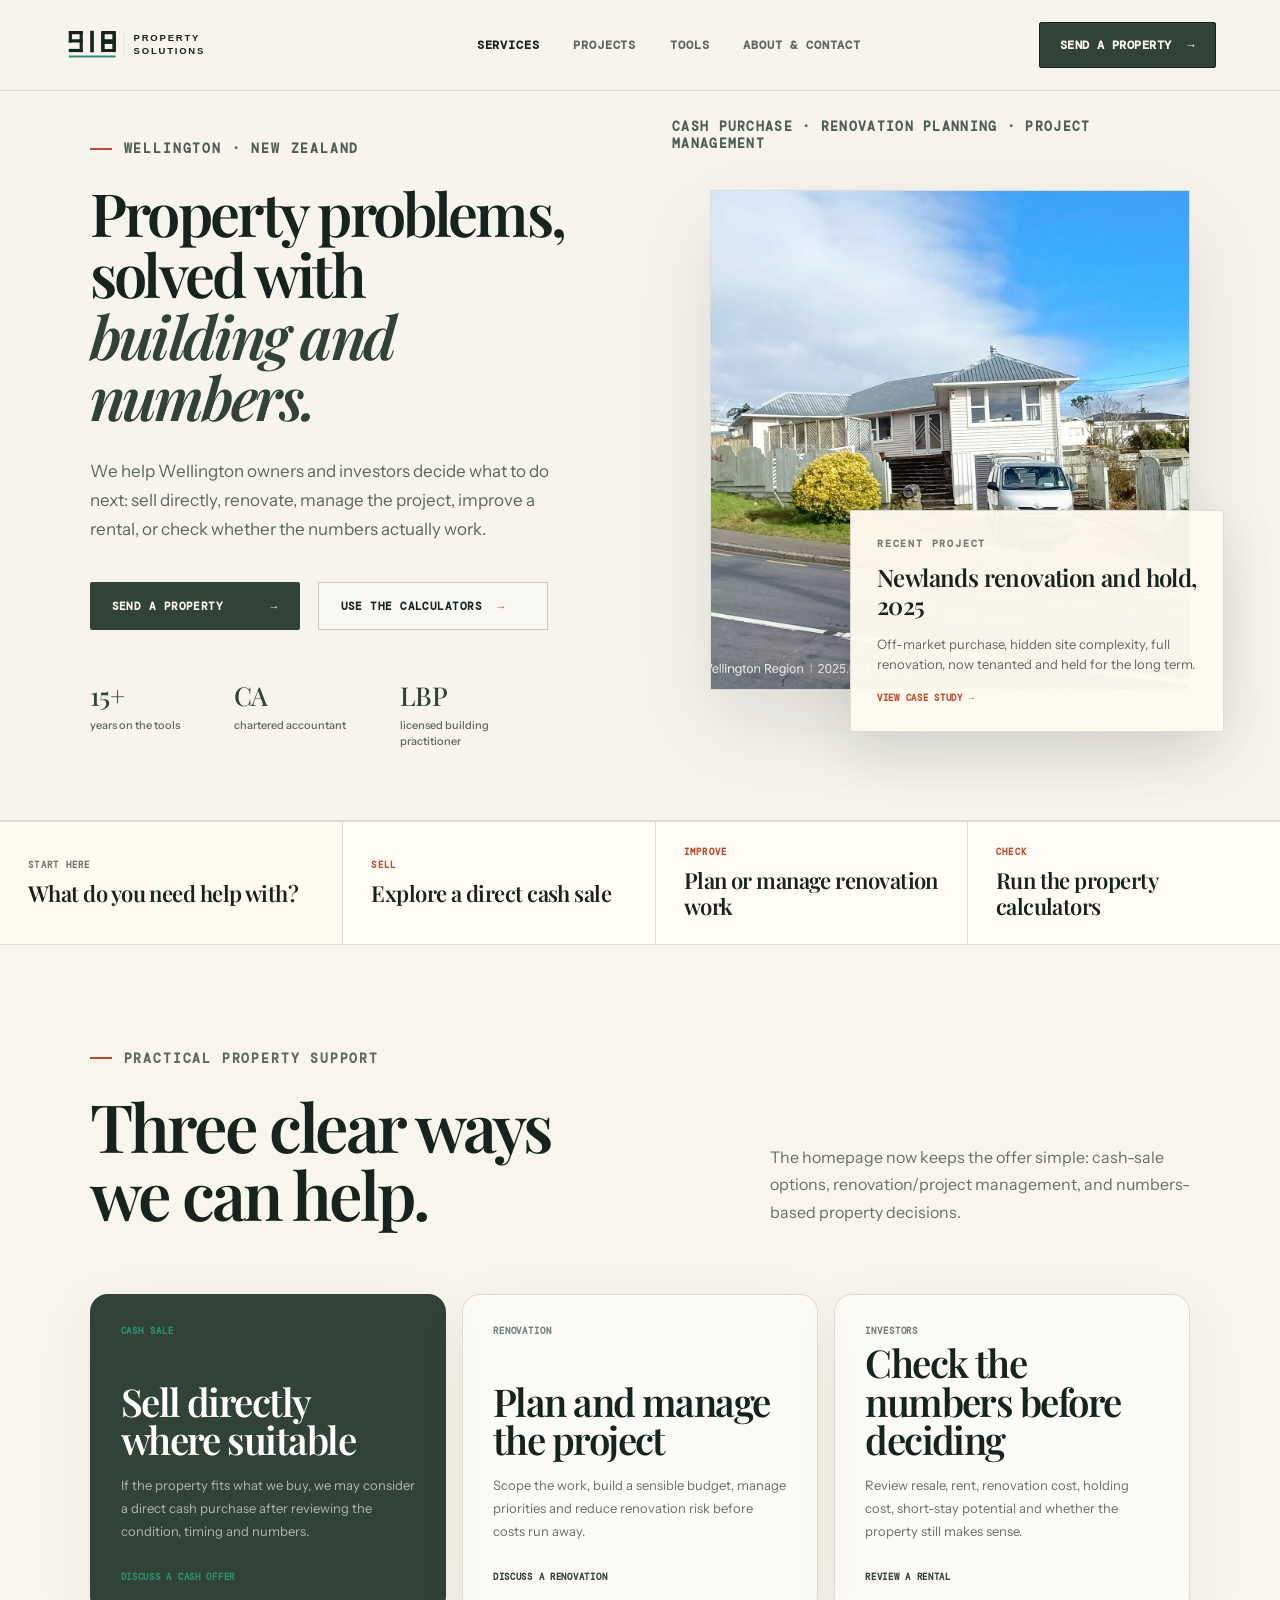
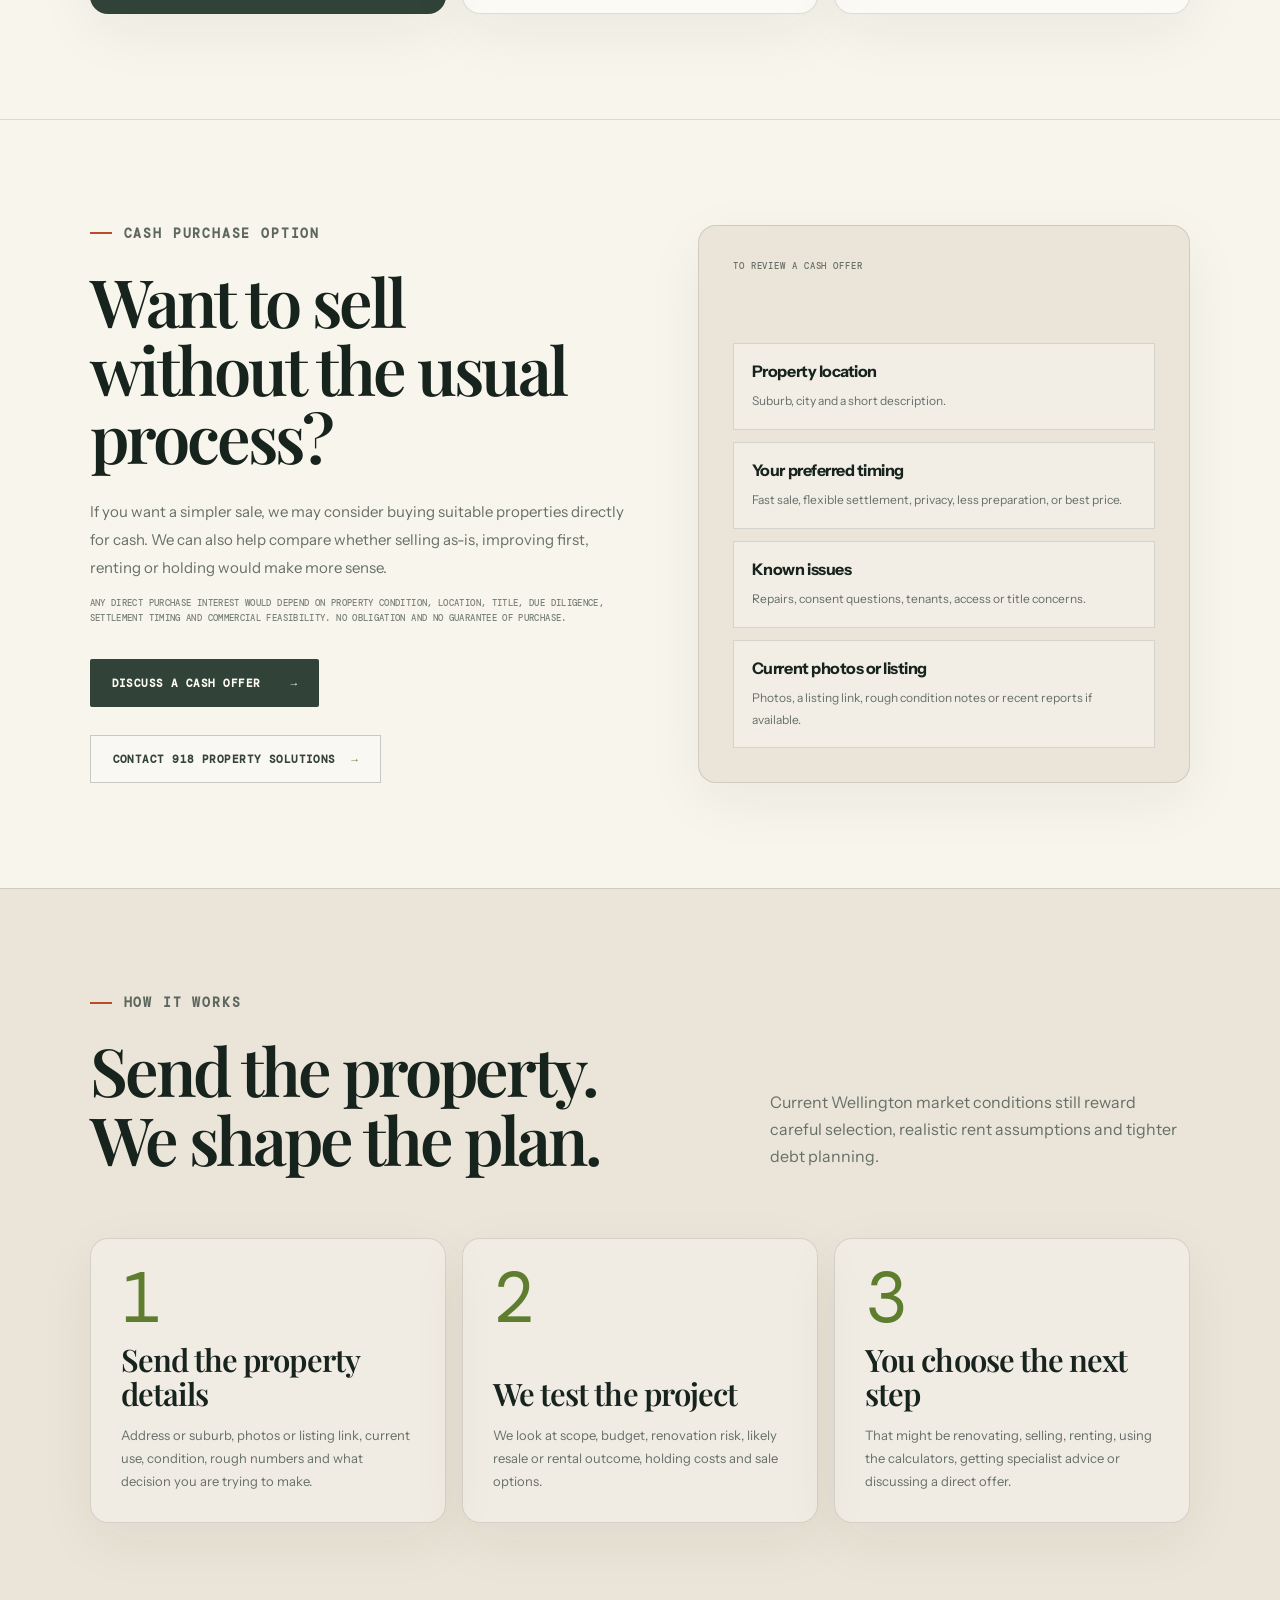
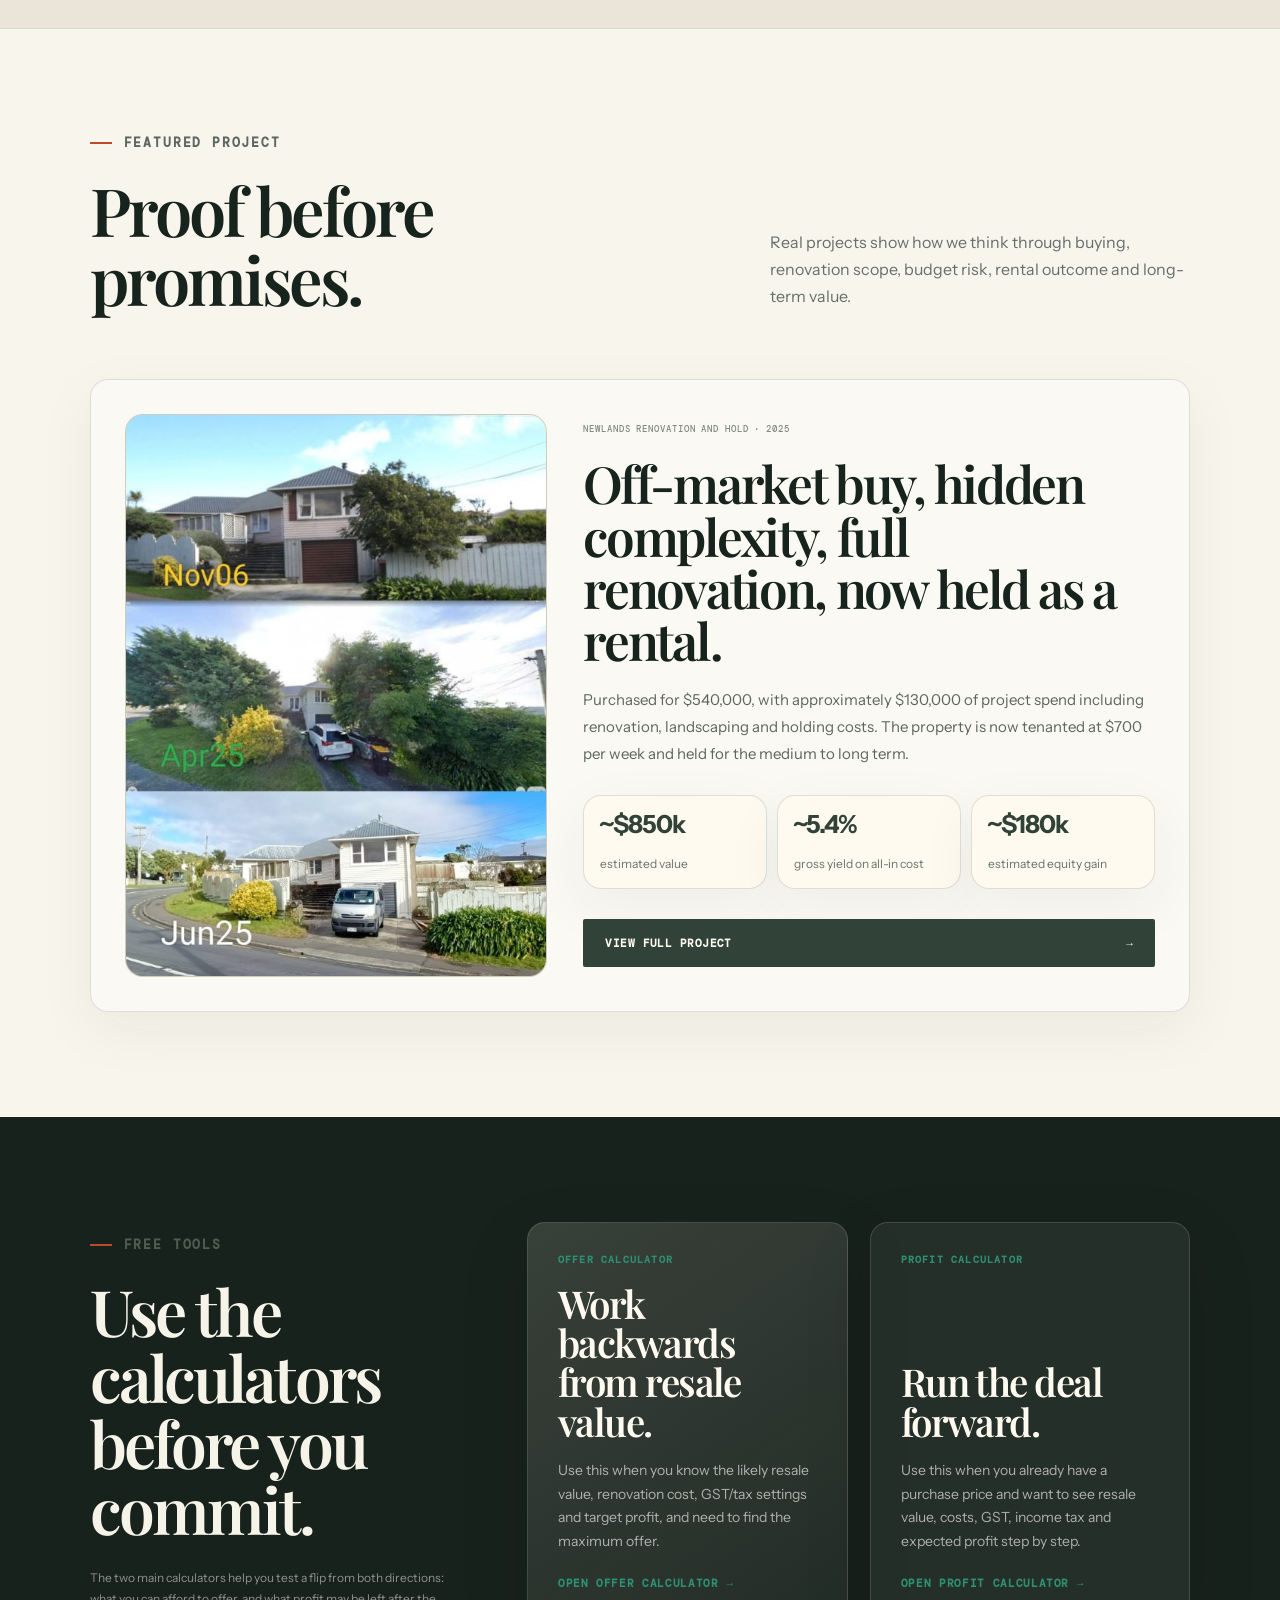
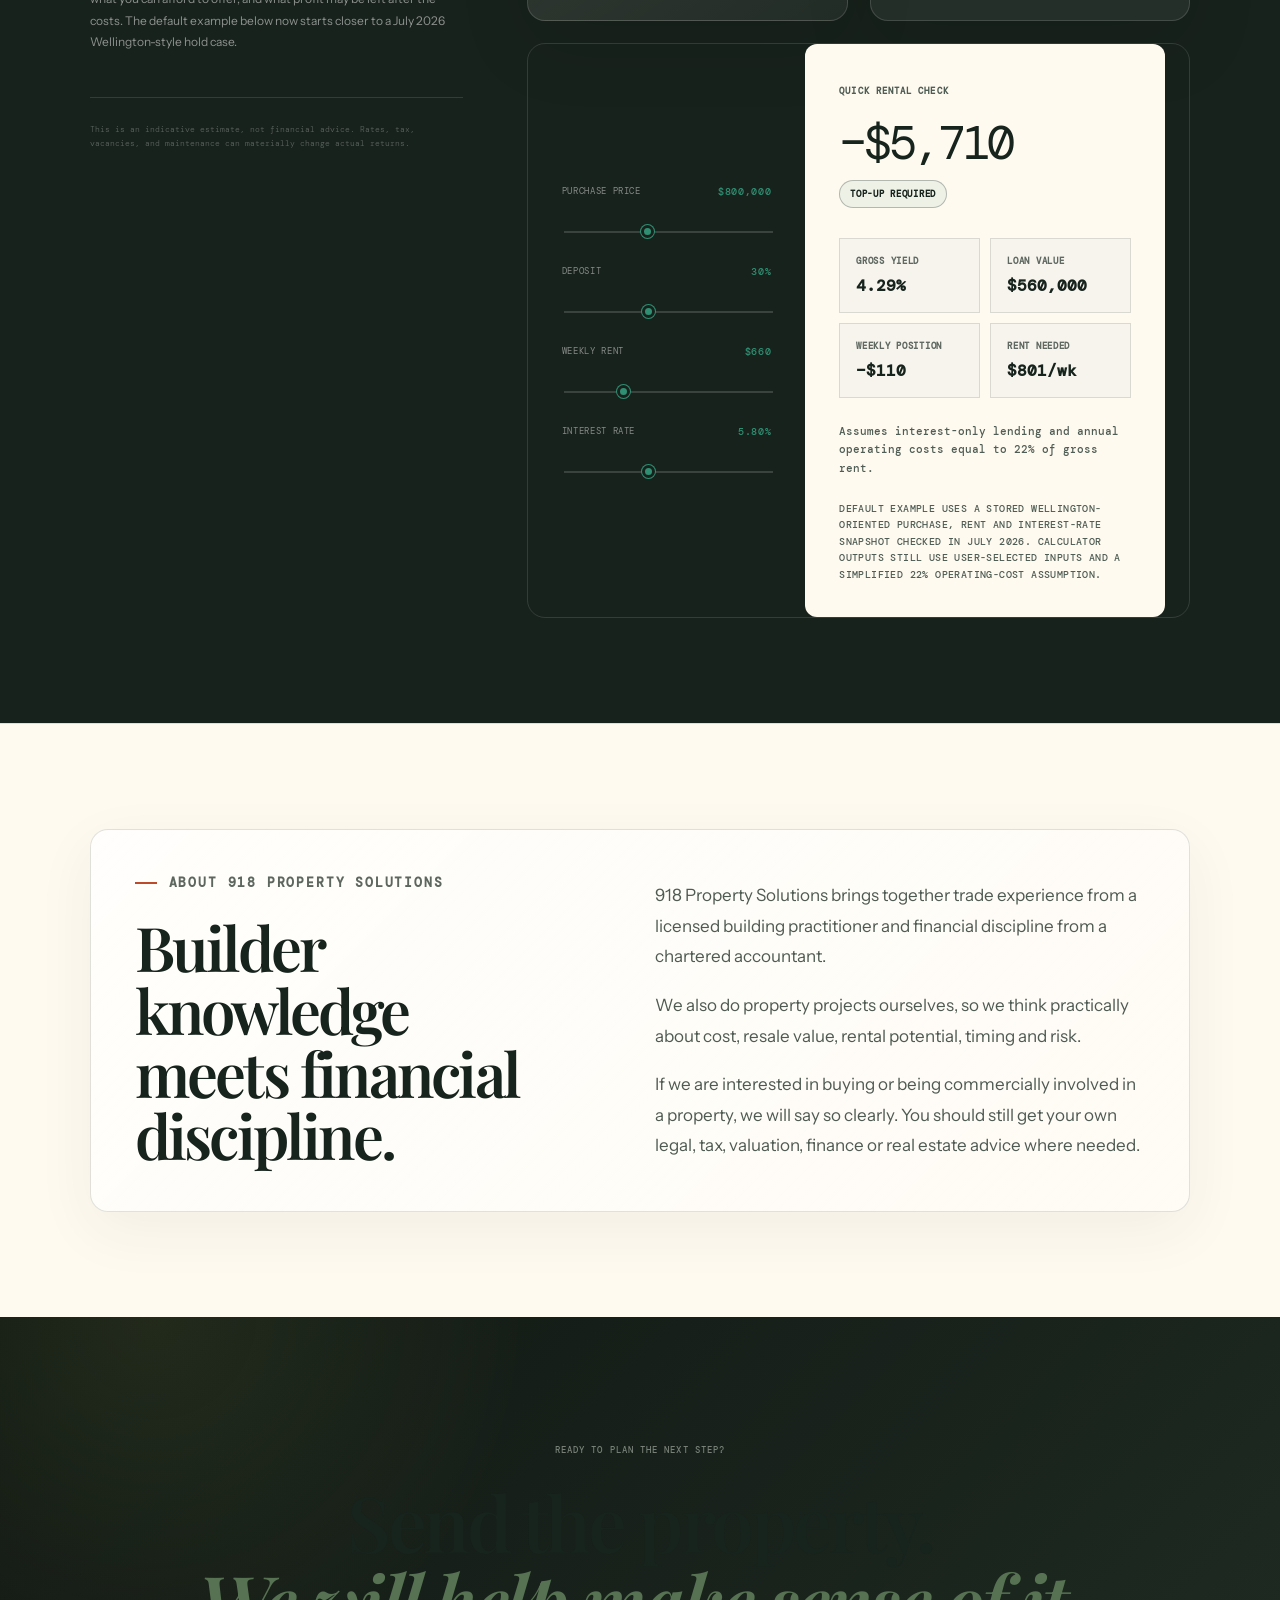
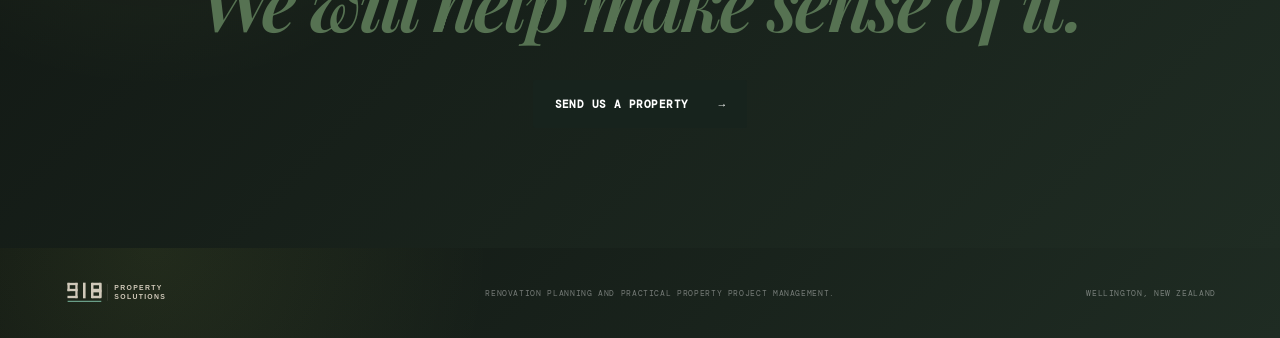
==== index.html @ ed050ed1 "Refresh asset cache versioning" ====
<!DOCTYPE html>
<html lang="en">
<head>
  <meta charset="UTF-8">
  <meta name="viewport" content="width=device-width, initial-scale=1.0">
  <meta name="description" content="918 Property Solutions helps Wellington property owners sell for cash where suitable, plan renovations, manage project risk, improve rentals and prepare properties for sale.">
  <meta name="robots" content="index, follow">
  <meta name="theme-color" content="#121914">
  <meta property="og:title" content="918 Property Solutions | Renovation & Project Management">
  <meta property="og:description" content="Cash purchase options for suitable properties, plus practical renovation planning, project management and property improvement advice.">
  <meta property="og:type" content="website">
  <meta property="og:url" content="https://918propertysolutions.co.nz/">
  <meta property="og:image" content="https://918propertysolutions.co.nz/og-image.svg">
  <meta property="og:locale" content="en_NZ">
  <meta name="twitter:card" content="summary_large_image">
  <meta name="twitter:title" content="918 Property Solutions | Renovation & Project Management">
  <meta name="twitter:description" content="Cash purchase options for suitable properties, plus practical renovation planning, project management and property improvement advice.">
  <meta name="twitter:image" content="https://918propertysolutions.co.nz/og-image.svg">
  <title>918 Property Solutions | Renovation & Project Management</title>
  <link rel="canonical" href="https://918propertysolutions.co.nz/">
  <link rel="icon" href="favicon.svg" type="image/svg+xml">
  <link rel="manifest" href="site.webmanifest">
  <link rel="preconnect" href="https://fonts.googleapis.com">
  <link rel="preconnect" href="https://fonts.gstatic.com" crossorigin>
  <link href="https://fonts.googleapis.com/css2?family=DM+Mono:wght@300;400;500&family=Instrument+Sans:ital,wght@0,400..800;1,400..700&family=Playfair+Display:ital,wght@0,500..800;1,500..800&display=swap" rel="stylesheet">
  <link rel="stylesheet" href="styles.css?v=20260708">
  <script type="application/ld+json">
  {
    "@context": "https://schema.org",
    "@type": "Organization",
    "name": "918 Property Solutions",
    "email": "contact@918propertysolutions.co.nz",
    "areaServed": "NZ",
    "description": "Cash purchase options for suitable Wellington properties, renovation planning, project management and practical property improvement advice."
  }
  </script>
</head>
<body>
  <header class="site-header">
    <a class="brand" href="#top" aria-label="918 Property Solutions home">
      <img class="site-logo" src="logo-assets/918-logo-website-simple.svg" alt="918 Property Solutions">
    </a>
    <nav class="main-nav" aria-label="Main navigation">
      <a class="active" href="#services">Services</a>
      <a href="projects.html">Projects</a>
      <a href="#calculator">Tools</a>
      <a href="contact.html">About &amp; Contact</a>
    </nav>
    <a class="header-cta" href="contact.html">Send a property <span>&rarr;</span></a>
  </header>

  <main id="top">
    <section class="hero">
      <div class="hero-copy">
        <div class="eyebrow"><span></span> Wellington · New Zealand</div>
        <h1>Property problems,<br>solved with<br><em>building and numbers.</em></h1>
        <p>We help Wellington owners and investors decide what to do next: sell directly, renovate, manage the project, improve a rental, or check whether the numbers actually work.</p>
        <div class="hero-actions">
          <a class="button button-primary" href="contact.html">Send a property <span>&rarr;</span></a>
          <a class="text-link" href="#calculator">Use the calculators <span>&rarr;</span></a>
        </div>
        <div class="hero-meta">
          <div><strong>15+</strong><span>years on the tools</span></div>
          <div><strong>CA</strong><span>chartered accountant</span></div>
          <div><strong>LBP</strong><span>licensed building practitioner</span></div>
        </div>
      </div>

      <div class="hero-visual">
        <div class="hero-photo-card" aria-label="Newlands renovation and hold project">
          <img class="hero-photo-img" src="assets/case-studies/newlands-2025/newlands-front-after.jpg" alt="Finished exterior of the Newlands renovation and hold property">
          <a class="hero-project-card" href="projects.html">
            <span>Recent project</span>
            <h2>Newlands renovation and hold, 2025</h2>
            <p>Off-market purchase, hidden site complexity, full renovation, now tenanted and held for the long term.</p>
            <strong>View case study &rarr;</strong>
          </a>
        </div>
        <div class="hero-side-note">
          <span>Cash purchase · Renovation planning · Project management</span>
        </div>
      </div>
    </section>

    <section class="tool-strip" aria-label="Common property paths">
      <div>
        <span>Start here</span>
        <strong>What do you need help with?</strong>
      </div>
      <a href="#cash-offer">
        <span>Sell</span>
        <strong>Explore a direct cash sale</strong>
      </a>
      <a href="#services">
        <span>Improve</span>
        <strong>Plan or manage renovation work</strong>
      </a>
      <a href="#calculator">
        <span>Check</span>
        <strong>Run the property calculators</strong>
      </a>
    </section>

    <section class="section services-section" id="services">
      <div class="section-heading">
        <div>
          <div class="eyebrow eyebrow-dark"><span></span> Practical property support</div>
          <h2>Three clear ways<br>we can help.</h2>
        </div>
        <p>The homepage now keeps the offer simple: cash-sale options, renovation/project management, and numbers-based property decisions.</p>
      </div>

      <div class="situation-grid">
        <article class="service-card feature-service">
          <span>Cash sale</span>
          <h3>Sell directly where suitable</h3>
          <p>If the property fits what we buy, we may consider a direct cash purchase after reviewing the condition, timing and numbers.</p>
          <a href="#cash-offer">Discuss a cash offer</a>
        </article>
        <article class="service-card">
          <span>Renovation</span>
          <h3>Plan and manage the project</h3>
          <p>Scope the work, build a sensible budget, manage priorities and reduce renovation risk before costs run away.</p>
          <a href="contact.html">Discuss a renovation</a>
        </article>
        <article class="service-card">
          <span>Investors</span>
          <h3>Check the numbers before deciding</h3>
          <p>Review resale, rent, renovation cost, holding cost, short-stay potential and whether the property still makes sense.</p>
          <a href="contact.html">Review a rental</a>
        </article>
      </div>
    </section>

    <section class="section cash-offer-section" id="cash-offer">
      <div class="cash-offer-copy">
        <div class="eyebrow eyebrow-dark"><span></span> Cash purchase option</div>
        <h2>Want to sell<br>without the usual process?</h2>
        <p>If you want a simpler sale, we may consider buying suitable properties directly for cash. We can also help compare whether selling as-is, improving first, renting or holding would make more sense.</p>
        <small class="source-note">Any direct purchase interest would depend on property condition, location, title, due diligence, settlement timing and commercial feasibility. No obligation and no guarantee of purchase.</small>
        <div class="cash-offer-actions">
          <a class="button button-primary" href="mailto:contact@918propertysolutions.co.nz?subject=Cash%20offer%20or%20property%20sale%20option">Discuss a cash offer <span>&rarr;</span></a>
          <a class="text-link dark-link" href="contact.html">Contact 918 Property Solutions <span>&rarr;</span></a>
        </div>
      </div>
      <aside class="cash-offer-card">
        <span class="source-label">To review a cash offer</span>
        <div class="cash-offer-list">
          <div><strong>Property location</strong><span>Suburb, city and a short description.</span></div>
          <div><strong>Your preferred timing</strong><span>Fast sale, flexible settlement, privacy, less preparation, or best price.</span></div>
          <div><strong>Known issues</strong><span>Repairs, consent questions, tenants, access or title concerns.</span></div>
          <div><strong>Current photos or listing</strong><span>Photos, a listing link, rough condition notes or recent reports if available.</span></div>
        </div>
      </aside>
    </section>

    <section class="section process-section" id="how-it-works">
      <div class="section-heading">
        <div>
          <div class="eyebrow eyebrow-dark"><span></span> How it works</div>
          <h2>Send the property.<br>We shape the plan.</h2>
        </div>
        <p>Current Wellington market conditions still reward careful selection, realistic rent assumptions and tighter debt planning.</p>
      </div>

      <div class="process-grid">
        <article>
          <strong>1</strong>
          <h3>Send the property details</h3>
          <p>Address or suburb, photos or listing link, current use, condition, rough numbers and what decision you are trying to make.</p>
        </article>
        <article>
          <strong>2</strong>
          <h3>We test the project</h3>
          <p>We look at scope, budget, renovation risk, likely resale or rental outcome, holding costs and sale options.</p>
        </article>
        <article>
          <strong>3</strong>
          <h3>You choose the next step</h3>
          <p>That might be renovating, selling, renting, using the calculators, getting specialist advice or discussing a direct offer.</p>
        </article>
      </div>
    </section>

    <section class="section featured-project-section" id="projects">
      <div class="section-heading">
        <div>
          <div class="eyebrow eyebrow-dark"><span></span> Featured project</div>
          <h2>Proof before<br>promises.</h2>
        </div>
        <p>Real projects show how we think through buying, renovation scope, budget risk, rental outcome and long-term value.</p>
      </div>

      <div class="featured-project-card">
        <a class="featured-project-image" href="projects.html" aria-label="View the Newlands renovation and hold project">
          <img src="assets/case-studies/newlands-2025/newlands-section-over-time.jpg" alt="Exterior timeline of the Newlands renovation and hold project">
        </a>
        <div>
          <span class="source-label">Newlands renovation and hold · 2025</span>
          <h3>Off-market buy, hidden complexity, full renovation, now held as a rental.</h3>
          <p>Purchased for $540,000, with approximately $130,000 of project spend including renovation, landscaping and holding costs. The property is now tenanted at $700 per week and held for the medium to long term.</p>
          <div class="featured-project-metrics">
            <span><b>~$850k</b> estimated value</span>
            <span><b>~5.4%</b> gross yield on all-in cost</span>
            <span><b>~$180k</b> estimated equity gain</span>
          </div>
          <a class="button button-primary" href="projects.html">View full project <span>&rarr;</span></a>
        </div>
      </div>
    </section>

    <section class="section calculator-section" id="calculator">
      <div class="calculator-intro">
        <div class="eyebrow"><span></span> Free tools</div>
        <h2>Use the calculators<br>before you commit.</h2>
        <p>The two main calculators help you test a flip from both directions: what you can afford to offer, and what profit may be left after the costs. The default example below now starts closer to a July 2026 Wellington-style hold case.</p>
        <div class="rule"></div>
        <p class="fine-print">This is an indicative estimate, not financial advice. Rates, tax, vacancies, and maintenance can materially change actual returns.</p>
      </div>

      <div class="calculator-stack">
        <div class="calculator-hub" aria-label="Property calculators">
          <a class="calculator-card primary-calculator-card" href="flip-calculator.html">
            <span>Offer calculator</span>
            <h3>Work backwards from resale value.</h3>
            <p>Use this when you know the likely resale value, renovation cost, GST/tax settings and target profit, and need to find the maximum offer.</p>
            <strong>Open offer calculator &rarr;</strong>
          </a>
          <a class="calculator-card" href="profit-calculator.html">
            <span>Profit calculator</span>
            <h3>Run the deal forward.</h3>
            <p>Use this when you already have a purchase price and want to see resale value, costs, GST, income tax and expected profit step by step.</p>
            <strong>Open profit calculator &rarr;</strong>
          </a>
        </div>

        <div class="calculator">
          <div class="calc-inputs">
            <label>
              <span>Purchase price <b id="priceLabel">$800,000</b></span>
              <input id="price" type="range" min="350000" max="1500000" step="10000" value="800000">
            </label>
            <label>
              <span>Deposit <b id="depositLabel">30%</b></span>
              <input id="deposit" type="range" min="10" max="60" step="1" value="30">
            </label>
            <label>
              <span>Weekly rent <b id="rentLabel">$660</b></span>
              <input id="rent" type="range" min="350" max="1500" step="10" value="660">
            </label>
            <label>
              <span>Interest rate <b id="rateLabel">5.80%</b></span>
              <input id="rate" type="range" min="3" max="10" step="0.05" value="5.8">
            </label>
          </div>
          <div class="calc-output">
            <span class="label">Quick rental check</span>
            <strong id="cashflow">−$5,710</strong>
            <span class="result-status" id="resultStatus">Top-up required</span>
            <div class="metric-grid">
              <div><span>Gross yield</span><b id="yield">4.29%</b></div>
              <div><span>Loan value</span><b id="loan">$560,000</b></div>
              <div><span>Weekly position</span><b id="weekly">−$110</b></div>
              <div><span>Rent needed</span><b id="needed">$801/wk</b></div>
            </div>
            <p>Assumes interest-only lending and annual operating costs equal to 22% of gross rent.</p>
            <p class="source-note calc-source">Default example uses a stored Wellington-oriented purchase, rent and interest-rate snapshot checked in July 2026. Calculator outputs still use user-selected inputs and a simplified 22% operating-cost assumption.</p>
          </div>
        </div>
      </div>
    </section>

    <section class="section about-section" id="about">
      <div class="about-card">
        <div>
          <div class="eyebrow eyebrow-dark"><span></span> About 918 Property Solutions</div>
          <h2>Builder knowledge<br>meets financial discipline.</h2>
        </div>
        <div class="about-copy">
          <p>918 Property Solutions brings together trade experience from a licensed building practitioner and financial discipline from a chartered accountant.</p>
          <p>We also do property projects ourselves, so we think practically about cost, resale value, rental potential, timing and risk.</p>
          <p>If we are interested in buying or being commercially involved in a property, we will say so clearly. You should still get your own legal, tax, valuation, finance or real estate advice where needed.</p>
        </div>
      </div>
    </section>

    <section class="closing">
      <span class="label">Ready to plan the next step?</span>
      <h2>Send the property.<br><em>We will help make sense of it.</em></h2>
      <a class="button button-light" href="contact.html">Send us a property <span>&rarr;</span></a>
    </section>
  </main>

  <footer>
    <a class="brand brand-footer" href="#top">
      <img class="site-logo footer-logo" src="logo-assets/918-logo-website-simple-footer.svg" alt="918 Property Solutions">
    </a>
    <p>Renovation planning and practical property project management.</p>
    <span>WELLINGTON, NEW ZEALAND</span>
  </footer>

  <script src="script.js?v=20260708"></script>
</body>
</html>
---- styles.css ----
:root {
  --ink: #17231d;
  --ink-soft: #314238;
  --paper: #f7f4ed;
  --paper-deep: #ebe4d8;
  --line: rgba(35, 49, 42, 0.14);
  --acid: #2f8f72;
  --mint: #6fa58f;
  --orange: #bb4b2b;
  --clay: #b77a55;
  --cream: #fffaf0;
  --radius-card: 18px;
  --radius-field: 12px;
  --radius-pill: 2px;
  --mono: "DM Mono", monospace;
  --sans: "Instrument Sans", sans-serif;
  --serif: "Playfair Display", Georgia, serif;
}

* { box-sizing: border-box; }
html { scroll-behavior: smooth; }
body {
  margin: 0;
  color: var(--ink);
  background: var(--paper);
  font-family: var(--sans);
  -webkit-font-smoothing: antialiased;
}
a { color: inherit; text-decoration: none; }
button, input, textarea { font: inherit; }

.site-header {
  position: absolute;
  z-index: 10;
  top: 0;
  left: 0;
  right: 0;
  display: flex;
  align-items: center;
  justify-content: space-between;
  padding: 22px 5vw;
  color: var(--ink);
  background: rgba(247,244,237,.88);
  backdrop-filter: blur(18px);
  border-bottom: 1px solid var(--line);
}
.brand { display: flex; align-items: center; }
.site-logo { display: block; width: min(235px, 50vw); height: auto; }
.brand-footer .site-logo {
  width: min(190px, 46vw);
  padding: 0;
  background: transparent;
  filter: none;
  opacity: .94;
}
.contact-header .site-logo { width: min(210px, 46vw); }
.brand-footer .footer-logo { width: min(170px, 42vw); max-height: 42px; object-fit: contain; }
.main-nav { display: flex; gap: 34px; font: 700 12px var(--mono); letter-spacing: .07em; text-transform: uppercase; color: rgba(23,35,29,.68); }
.main-nav a { padding: 8px 0; }
.main-nav a:hover, .main-nav .active { color: var(--ink); }
.header-cta { padding: 14px 20px; border: 1px solid var(--ink); border-radius: var(--radius-pill); color: #fffaf0; background: var(--ink-soft); font: 700 12px var(--mono); letter-spacing: .04em; text-transform: uppercase; }
.header-cta span { color: #fffaf0; margin-left: 8px; }

.hero {
  min-height: 680px;
  display: grid;
  grid-template-columns: 1.05fr .95fr;
  background: var(--paper);
  color: var(--ink);
  overflow: hidden;
  border-bottom: 1px solid var(--line);
}
.hero-copy {
  padding: 140px 7vw 70px;
  display: flex;
  flex-direction: column;
  justify-content: center;
}
.eyebrow { display: flex; align-items: center; gap: 12px; margin-bottom: 25px; font: 700 13px var(--mono); letter-spacing: .14em; text-transform: uppercase; color: #4f5d54; }
.eyebrow span { width: 22px; height: 2px; background: var(--orange); }
.eyebrow-dark { color: #5d675f; }
.hero h1, .section-heading h2, .calculator-intro h2, .closing h2 {
  margin: 0;
  letter-spacing: -.045em;
  line-height: 1.03;
  font-family: var(--serif);
  font-size: clamp(50px, 4.65vw, 78px);
  font-weight: 600;
}
.hero h1 em, .closing h2 em { color: var(--ink-soft); font-style: italic; font-weight: 600; }
.hero-copy > p { max-width: 650px; margin: 30px 0 0; color: #5b665f; font-size: 17px; line-height: 1.7; }
.hero-actions { display: flex; align-items: center; gap: 18px; margin-top: 38px; flex-wrap: wrap; }
.button { display: inline-flex; align-items: center; justify-content: space-between; gap: 30px; min-width: 210px; padding: 17px 22px; border-radius: var(--radius-pill); font: 600 11px var(--mono); letter-spacing: .04em; text-transform: uppercase; transition: .2s ease; }
.button-primary { color: #fffaf0; background: var(--ink-soft); }
.button-primary:hover { transform: translateY(-2px); box-shadow: 0 16px 38px rgba(23,35,29,.14); }
.text-link { min-width: 230px; padding: 16px 22px; border: 1px solid rgba(23,35,29,.22); font: 600 11px var(--mono); letter-spacing: .04em; text-transform: uppercase; color: var(--ink); background: rgba(255,255,255,.28); }
.text-link span { margin-left: 8px; color: var(--orange); }
.hero-meta { display: flex; gap: 54px; margin-top: 48px; padding-top: 0; border-top: 0; }
.hero-meta div { display: flex; flex-direction: column; gap: 5px; }
.hero-meta strong { font: 500 26px var(--serif); color: var(--ink-soft); letter-spacing: -.02em; }
.hero-meta span { max-width: 150px; font: 500 11px/1.45 var(--sans); color: #5d675f; text-transform: none; letter-spacing: 0; }

.hero-visual { position: relative; min-height: 680px; background: transparent; display: flex; align-items: center; justify-content: center; padding: 130px 7vw 70px 3vw; }
.hero-photo-card { position: relative; width: min(520px, 100%); }
.hero-photo-placeholder { height: 500px; padding: 34px; display: flex; flex-direction: column; justify-content: flex-end; gap: 10px; border: 1px solid rgba(23,35,29,.12); background:
  linear-gradient(135deg, rgba(23,35,29,.1), rgba(255,255,255,.18)),
  repeating-linear-gradient(135deg, rgba(47,143,114,.11) 0 18px, rgba(187,75,43,.06) 18px 36px),
  #dcd4c6;
  box-shadow: 0 34px 80px rgba(23,35,29,.12);
}
.hero-photo-placeholder span { font: 600 10px var(--mono); letter-spacing: .15em; text-transform: uppercase; color: rgba(23,35,29,.55); }
.hero-photo-placeholder strong { max-width: 310px; color: var(--ink); font: 600 clamp(31px, 3.4vw, 50px)/1 var(--serif); letter-spacing: -.04em; }
.hero-photo-img {
  display: block;
  width: 100%;
  height: 500px;
  object-fit: cover;
  border: 1px solid rgba(23,35,29,.12);
  box-shadow: 0 34px 80px rgba(23,35,29,.12);
}
.hero-project-card { position: absolute; right: -34px; bottom: -42px; display: block; width: min(380px, 78%); padding: 26px; border: 1px solid var(--line); background: rgba(255,250,240,.96); box-shadow: 0 22px 60px rgba(23,35,29,.12); transition: .2s ease; }
.hero-project-card:hover { transform: translateY(-3px); box-shadow: 0 28px 70px rgba(23,35,29,.16); }
.hero-project-card span { display: block; margin-bottom: 14px; font: 600 10px var(--mono); letter-spacing: .18em; text-transform: uppercase; color: #6f7a73; }
.hero-project-card h2 { margin: 0; font: 600 24px/1.15 var(--serif); letter-spacing: -.025em; color: var(--ink); }
.hero-project-card p { margin: 14px 0 0; color: #5f6a63; font-size: 13px; line-height: 1.55; }
.hero-project-card strong { display: inline-block; margin-top: 18px; color: var(--orange); font: 700 9px var(--mono); letter-spacing: .08em; text-transform: uppercase; }
.hero-side-note { position: absolute; right: 7vw; top: 118px; color: #4f5d54; font: 700 13px var(--mono); letter-spacing: .1em; text-transform: uppercase; }
.live-dot { display: flex; align-items: center; gap: 8px; color: var(--mint); }
.live-dot::before { content: ""; width: 5px; height: 5px; border-radius: 50%; background: var(--mint); box-shadow: 0 0 0 5px rgba(134,232,186,.1); }
.rental-data-panel { position: absolute; inset: 150px 35px 70px; padding: 28px; display: flex; flex-direction: column; gap: 16px; border: 1px solid rgba(255,255,255,.09); background: linear-gradient(145deg, rgba(255,255,255,.055), rgba(255,255,255,.015)); overflow: hidden; }
.rental-data-panel::before { content: ""; position: absolute; inset: 0; background-image: linear-gradient(rgba(255,255,255,.025) 1px, transparent 1px), linear-gradient(90deg, rgba(255,255,255,.025) 1px, transparent 1px); background-size: 44px 44px; pointer-events: none; }
.rental-panel-head, .rent-range, .rental-metrics, .rental-data-panel p, .rental-data-panel a { position: relative; z-index: 1; }
.rental-panel-head { display: grid; grid-template-columns: 1fr auto; gap: 7px 14px; align-items: end; padding-bottom: 13px; border-bottom: 1px solid rgba(255,255,255,.1); }
.rental-panel-head label, .rental-panel-head small { font: 500 9px var(--mono); text-transform: uppercase; letter-spacing: .1em; color: rgba(255,255,255,.42); }
.rental-panel-head select { min-width: 185px; padding: 10px 12px; border: 1px solid rgba(255,255,255,.16); background: rgba(0,0,0,.18); color: #fff; font: 500 10px var(--mono); text-transform: uppercase; letter-spacing: .06em; }
.rental-panel-head strong { grid-column: 1 / 2; font-size: clamp(25px, 3vw, 39px); line-height: 1; letter-spacing: -.06em; color: #fff; }
.rental-panel-head small { grid-column: 1 / -1; }
.rent-range { height: 128px; display: grid; grid-template-columns: repeat(3, 1fr); gap: 14px; align-items: end; padding-top: 4px; }
.rent-marker { min-height: 52px; height: var(--value); padding: 14px; display: flex; flex-direction: column; justify-content: space-between; border: 1px solid rgba(255,255,255,.1); background: rgba(255,255,255,.04); }
.rent-marker span { font: 500 9px var(--mono); text-transform: uppercase; letter-spacing: .09em; color: rgba(255,255,255,.45); }
.rent-marker strong { color: #fff; font: 500 clamp(22px, 2.3vw, 34px)/1 var(--mono); letter-spacing: -.08em; }
.rent-marker.median { background: var(--acid); color: var(--ink); border-color: var(--acid); box-shadow: 0 18px 45px rgba(200,255,71,.08); }
.rent-marker.median span, .rent-marker.median strong { color: var(--ink); }
.rental-metrics { display: grid; grid-template-columns: 1fr 1fr; gap: 12px; }
.rental-metrics div { padding: 12px; border: 1px solid rgba(255,255,255,.1); background: rgba(0,0,0,.12); }
.rental-metrics span { display: block; margin-bottom: 9px; font: 500 8px var(--mono); text-transform: uppercase; letter-spacing: .09em; color: rgba(255,255,255,.42); }
.rental-metrics strong { color: var(--mint); font: 500 15px var(--mono); }
.rental-data-panel p { margin: 0; max-width: 470px; color: rgba(255,255,255,.58); font-size: 11px; line-height: 1.5; }
.rental-data-panel a { color: var(--acid); font: 600 9px var(--mono); text-transform: uppercase; letter-spacing: .08em; }
.visual-footer { bottom: 34px; justify-content: flex-start; gap: 14px; }
.visual-footer .progress { height: 2px; background: rgba(255,255,255,.12); flex: 1; }
.visual-footer .progress i { display: block; width: 60%; height: 100%; background: var(--acid); }
.visual-footer strong { color: var(--acid); font-weight: 400; }

.hero-service-panel { position: absolute; top: 145px; left: 35px; right: 35px; display: grid; gap: 12px; align-content: start; }
.hero-service-panel article { padding: 24px 28px; display: grid; grid-template-columns: 46px 1fr; gap: 10px 18px; align-content: center; border: 1px solid rgba(255,255,255,.09); background: linear-gradient(145deg, rgba(255,255,255,.065), rgba(255,255,255,.02)); }
.hero-service-panel span { grid-row: 1 / 3; color: var(--acid); font: 500 10px var(--mono); letter-spacing: .1em; }
.hero-service-panel h2 { max-width: 420px; margin: 0; color: #fff; font-size: clamp(27px, 2.45vw, 40px); line-height: 1.02; letter-spacing: -.06em; }
.hero-service-panel p { max-width: 490px; margin: 0; color: rgba(255,255,255,.6); font-size: 13px; line-height: 1.55; }

.tool-strip {
  display: grid;
  grid-template-columns: 1.1fr repeat(3, 1fr);
  border-top: 1px solid var(--line);
  border-bottom: 1px solid var(--line);
  background: #fffaf0;
}

.tool-strip > * {
  min-height: 118px;
  padding: 24px 28px;
  display: flex;
  flex-direction: column;
  justify-content: center;
  gap: 10px;
  border-right: 1px solid var(--line);
}

.tool-strip > *:last-child { border-right: 0; }
.tool-strip span {
  color: #6f7a73;
  font: 600 9px var(--mono);
  letter-spacing: .14em;
  text-transform: uppercase;
}

.tool-strip strong {
  max-width: 320px;
  color: var(--ink);
  font: 600 22px/1.18 var(--serif);
  letter-spacing: -.025em;
}

.tool-strip a {
  background: rgba(255,255,255,.3);
  transition: .2s ease;
}

.tool-strip a:hover {
  background: var(--paper-deep);
}

.tool-strip a span { color: var(--orange); }

.ticker { display: grid; grid-template-columns: 1fr repeat(5, 1.25fr); border-bottom: 1px solid var(--line); background: var(--paper-deep); }
.ticker > * { min-height: 64px; padding: 0 20px; border-right: 1px solid var(--line); display: flex; align-items: center; gap: 12px; font: 400 9px var(--mono); letter-spacing: .06em; text-transform: uppercase; }
.ticker-title { color: #7a817c; }
.ticker b { font-weight: 500; }
.ticker div span { color: #7c847e; }
.ticker i { margin-left: auto; font-style: normal; font-size: 8px; }
.ticker .up { color: #2b9364; }
.ticker .neutral { color: #a25e44; }

.section { padding: 105px 7vw; }
.section-heading { display: grid; grid-template-columns: 1.2fr .8fr; align-items: end; gap: 50px; margin-bottom: 65px; }
.section-heading h2 { font-size: clamp(46px, 5.2vw, 80px); }
.section-heading > p { max-width: 480px; margin: 0 0 3px; color: #667068; font-size: 16px; line-height: 1.7; }
.services-section { background: #f8f5ec; }
.service-grid, .situation-grid { display: grid; grid-template-columns: repeat(4, 1fr); gap: 16px; }
.situation-grid { grid-template-columns: repeat(3, 1fr); }
.service-card { min-height: 320px; padding: 30px; display: flex; flex-direction: column; border: 1px solid var(--line); background: rgba(255,255,255,.46); }
.service-card.feature-service { color: #fff; background: var(--ink-soft); }
.service-card span { color: #758078; font: 600 9px var(--mono); text-transform: uppercase; letter-spacing: .1em; }
.service-card.feature-service span { color: var(--acid); }
.service-card h3 { margin: auto 0 16px; font: 600 clamp(28px, 3vw, 44px)/1 var(--serif); letter-spacing: -.04em; }
.service-card p { margin: 0; color: #667068; font-size: 13px; line-height: 1.75; }
.service-card.feature-service p { color: rgba(255,255,255,.62); }
.service-card a { margin-top: 28px; color: #354338; font: 700 9px var(--mono); text-transform: uppercase; letter-spacing: .08em; }
.service-card.feature-service a { color: var(--acid); }

.options-section { background: var(--paper); border-top: 1px solid var(--line); }
.option-grid { display: grid; grid-template-columns: repeat(3, 1fr); gap: 16px; }
.option-grid article { min-height: 285px; padding: 28px; display: flex; flex-direction: column; border: 1px solid var(--line); background: rgba(255,255,255,.32); }
.option-grid span { color: #758078; font: 700 9px var(--mono); text-transform: uppercase; letter-spacing: .1em; }
.option-grid h3 { margin: auto 0 14px; font: 600 31px/1.05 var(--serif); letter-spacing: -.03em; }
.option-grid p { margin: 0; color: #667068; font-size: 13px; line-height: 1.75; }

.about-section { background: #fffaf0; border-top: 1px solid var(--line); }
.about-card { display: grid; grid-template-columns: .95fr 1.05fr; gap: 6vw; align-items: center; padding: 44px; border: 1px solid var(--line); background: linear-gradient(135deg, rgba(255,255,255,.78), rgba(255,255,255,.35)); }
.about-card h2 { margin: 0; font: 600 clamp(40px, 4.8vw, 76px)/1.02 var(--serif); letter-spacing: -.045em; }
.about-copy { display: grid; gap: 18px; }
.about-copy p { margin: 0; color: #4e5a52; font-size: 17px; line-height: 1.8; }

.process-section { background: var(--paper-deep); border-top: 1px solid var(--line); }
.process-grid { display: grid; grid-template-columns: repeat(3, 1fr); gap: 16px; }
.process-grid article { min-height: 285px; padding: 30px; display: flex; flex-direction: column; border: 1px solid var(--line); background: rgba(255,255,255,.28); }
.process-grid strong { color: #5f7d2f; font: 400 70px/.85 var(--mono); letter-spacing: -.08em; }
.process-grid h3 { margin: auto 0 14px; font: 600 31px/1.08 var(--serif); letter-spacing: -.03em; }
.process-grid p { margin: 0; color: #667068; font-size: 13px; line-height: 1.75; }

.featured-project-section { background: #f8f5ec; border-top: 1px solid var(--line); }
.featured-project-card {
  display: grid;
  grid-template-columns: .85fr 1.15fr;
  gap: 36px;
  align-items: stretch;
  padding: 34px;
  border: 1px solid var(--line);
  background: rgba(255,255,255,.42);
  box-shadow: 0 22px 70px rgba(36,49,38,.07);
}
.featured-project-image {
  display: block;
  min-height: 420px;
  height: 100%;
  overflow: hidden;
  border: 1px solid var(--line);
  background: var(--paper-deep);
}
.featured-project-image img {
  width: 100%;
  height: 100%;
  object-fit: cover;
  display: block;
  transition: transform .25s ease;
}
.featured-project-image:hover img { transform: scale(1.025); }
.featured-project-card > div {
  display: flex;
  flex-direction: column;
  justify-content: center;
}
.featured-project-card h3 {
  max-width: 720px;
  margin: 0 0 20px;
  color: var(--ink);
  font: 600 clamp(34px, 4vw, 58px)/1.02 var(--serif);
  letter-spacing: -.045em;
}
.featured-project-card p {
  max-width: 700px;
  margin: 0;
  color: #5b665f;
  font-size: 15px;
  line-height: 1.8;
}
.featured-project-metrics {
  display: grid;
  grid-template-columns: repeat(3, minmax(0, 1fr));
  gap: 10px;
  margin: 28px 0 30px;
}
.featured-project-metrics span {
  min-height: 94px;
  padding: 16px;
  display: flex;
  flex-direction: column;
  justify-content: space-between;
  border: 1px solid var(--line);
  background: #fffaf0;
  color: #69736c;
  font-size: 12px;
  line-height: 1.45;
}
.featured-project-metrics b {
  display: block;
  color: var(--ink-soft);
  font: 800 25px/1 var(--sans);
  letter-spacing: -.045em;
}

.projects-hero {
  min-height: 640px;
  padding: 170px 7vw 95px;
  display: grid;
  grid-template-columns: 1.05fr .95fr;
  gap: 7vw;
  align-items: center;
  color: var(--ink);
  background: var(--paper);
  border-bottom: 1px solid var(--line);
}
.projects-hero h1 {
  margin: 0;
  font: 600 clamp(56px, 6vw, 96px)/1.02 var(--serif);
  letter-spacing: -.045em;
}
.projects-hero h1 em { color: var(--ink-soft); font-style: italic; }
.projects-hero p {
  max-width: 690px;
  margin: 30px 0 0;
  color: #5b665f;
  font-size: 17px;
  line-height: 1.75;
}
.projects-hero-card {
  min-height: 360px;
  padding: 36px;
  display: flex;
  flex-direction: column;
  justify-content: flex-end;
  border: 1px solid var(--line);
  background:
    linear-gradient(180deg, rgba(23,35,29,.05), rgba(23,35,29,.35)),
    url("assets/case-studies/newlands-2025/newlands-front-after.jpg") center/cover;
  color: #fffaf0;
  box-shadow: 0 28px 80px rgba(23,35,29,.13);
}
.projects-hero-card .label { color: rgba(255,250,240,.72); }
.projects-hero-card strong {
  display: block;
  margin: 18px 0 12px;
  font: 600 clamp(31px, 3.6vw, 54px)/1 var(--serif);
  letter-spacing: -.045em;
}
.projects-hero-card p {
  margin: 0;
  color: rgba(255,250,240,.72);
  font-size: 13px;
  line-height: 1.7;
}

.case-study-section { background: #f8f5ec; border-top: 1px solid var(--line); }
.case-study-card {
  display: grid;
  grid-template-columns: minmax(0, .95fr) minmax(0, 1.05fr);
  gap: 22px 28px;
  padding: 34px;
  border: 1px solid var(--line);
  background: rgba(255,255,255,.38);
  box-shadow: 0 22px 70px rgba(36,49,38,.07);
}
.case-study-copy h3 {
  max-width: 640px;
  margin: 0 0 22px;
  color: var(--ink);
  font: 600 clamp(32px, 3.4vw, 52px)/1.02 var(--serif);
  letter-spacing: -.045em;
}
.case-study-copy p {
  max-width: 690px;
  margin: 0 0 34px;
  color: #5b665f;
  font-size: 15px;
  line-height: 1.95;
}
.case-study-copy p:last-child { margin-bottom: 0; }
.case-side {
  display: flex;
  flex-direction: column;
  justify-content: space-between;
  gap: 22px;
  min-height: 100%;
}
.case-metrics {
  display: grid;
  grid-template-columns: repeat(2, minmax(0, 1fr));
  gap: 10px;
}
.case-metrics div {
  min-height: 104px;
  padding: 18px 20px;
  display: flex;
  flex-direction: column;
  justify-content: space-between;
  border: 1px solid var(--line);
  background: #fffaf0;
}
.case-metrics span {
  color: #69736c;
  font: 700 9px var(--mono);
  text-transform: uppercase;
  letter-spacing: .1em;
}
.case-metrics strong {
  color: var(--ink-soft);
  font: 800 clamp(27px, 2.35vw, 38px)/.95 var(--sans);
  letter-spacing: -.045em;
}
.case-lesson {
  padding: 24px 28px;
  border: 1px solid rgba(23,35,29,.14);
  background: var(--ink-soft);
  color: #fffaf0;
}
.case-lesson strong {
  display: block;
  margin-bottom: 12px;
  color: var(--acid);
  font: 700 10px var(--mono);
  letter-spacing: .1em;
  text-transform: uppercase;
}
.case-lesson p {
  max-width: 640px;
  margin: 0;
  color: rgba(255,250,240,.72);
  font-size: 14px;
  line-height: 1.75;
}
.case-gallery {
  grid-column: 1 / -1;
  display: grid;
  grid-template-columns: repeat(4, minmax(0, 1fr));
  gap: 12px;
}
.case-photo {
  position: relative;
  min-height: 280px;
  margin: 0;
  overflow: hidden;
  border: 1px solid var(--line);
  background: var(--paper-deep);
}
.case-photo-large { grid-column: span 2; grid-row: span 2; min-height: 572px; }
.case-photo-tall { grid-row: span 2; min-height: 572px; }
.case-photo-wide { grid-column: span 2; }
.case-photo img {
  width: 100%;
  height: 100%;
  display: block;
  object-fit: cover;
  transition: transform .25s ease;
}
.case-photo:hover img { transform: scale(1.025); }
.case-photo figcaption {
  position: absolute;
  left: 14px;
  right: 14px;
  bottom: 14px;
  padding: 10px 12px;
  color: #fffaf0;
  background: rgba(18,25,20,.72);
  backdrop-filter: blur(10px);
  font: 700 9px var(--mono);
  letter-spacing: .08em;
  text-transform: uppercase;
}
.case-note { grid-column: 1 / -1; max-width: 850px; margin-top: 0; }

.disclosure-section { background: #18221c; color: #f6f3e9; border-top: 1px solid rgba(255,255,255,.1); }
.disclosure-card { display: grid; grid-template-columns: .9fr 1.1fr; gap: 6vw; align-items: center; padding: 42px; border: 1px solid rgba(255,255,255,.12); background: linear-gradient(145deg, rgba(255,255,255,.06), rgba(255,255,255,.02)); }
.disclosure-card h2 { margin: 0; font: 600 clamp(38px, 4.2vw, 68px)/1.02 var(--serif); letter-spacing: -.045em; }
.disclosure-card p { margin: 0; color: rgba(255,255,255,.64); font-size: 15px; line-height: 1.85; }
.intelligence-section { background: #f8f5ec; }
.intelligence-grid { display: grid; grid-template-columns: .95fr 1.05fr 1.05fr .95fr; gap: 16px; }
.pulse-card { min-height: 390px; padding: 28px; display: flex; flex-direction: column; border: 1px solid var(--line); background: rgba(255,255,255,.35); }
.pulse-card.highlight { color: #fff; background: var(--ink-soft); }
.pulse-card.action-card { background: var(--paper-deep); }
.source-label { margin-bottom: 22px; color: #818980; font: 500 9px var(--mono); text-transform: uppercase; letter-spacing: .1em; }
.pulse-card.highlight .source-label { color: var(--acid); }
.pulse-card > strong { margin-top: auto; color: var(--acid); font: 300 clamp(58px, 5vw, 86px)/.9 var(--mono); letter-spacing: -.08em; }
.pulse-card h3 { margin: 0 0 14px; font-size: 21px; line-height: 1.22; letter-spacing: -.03em; }
.pulse-card.highlight h3 { margin-top: 22px; }
.pulse-card p { margin: 0; color: #667068; font-size: 12px; line-height: 1.75; }
.pulse-card.highlight p { color: rgba(255,255,255,.58); }
.source-note { display: block; margin-top: 14px; color: #7a847c; font: 500 9px/1.65 var(--mono); letter-spacing: .04em; text-transform: uppercase; }
.pulse-card.highlight .source-note { color: rgba(255,255,255,.5); }
.source-strip { padding: 13px 7vw; border-bottom: 1px solid var(--line); background: #ddd8ca; color: #777f78; font: 500 9px/1.6 var(--mono); text-transform: uppercase; letter-spacing: .06em; }
.pulse-card ul { margin: 24px 0 0; padding: 0; list-style: none; display: grid; gap: 10px; }
.pulse-card li { position: relative; padding-left: 15px; color: #59645c; font-size: 11px; line-height: 1.55; }
.pulse-card li::before { content: ""; position: absolute; left: 0; top: .65em; width: 5px; height: 5px; border-radius: 50%; background: var(--acid); }
.pulse-card a { margin-top: auto; padding-top: 28px; color: #354338; font: 600 9px var(--mono); text-transform: uppercase; letter-spacing: .07em; }
.pulse-card.highlight a { color: var(--acid); }
.action-list { margin-top: auto; display: grid; gap: 8px; }
.action-list span { padding: 12px; border: 1px solid var(--line); background: rgba(255,255,255,.32); font: 500 10px var(--mono); text-transform: uppercase; letter-spacing: .05em; }
.signal-grid { display: grid; grid-template-columns: .72fr 1.28fr; gap: 18px; }
.feature-card, .coverage-card { min-height: 420px; padding: 34px; border: 1px solid var(--line); }
.feature-card { display: flex; flex-direction: column; background: var(--ink-soft); color: #fff; }
.card-tag, .label { font: 500 9px var(--mono); letter-spacing: .12em; text-transform: uppercase; color: #788079; }
.feature-card .card-tag { color: var(--acid); }
.feature-number { margin-top: auto; font: 300 118px/.8 var(--mono); color: var(--acid); }
.feature-card h3 { max-width: 390px; margin: 23px 0 10px; font-size: 19px; line-height: 1.3; }
.feature-card p { max-width: 410px; margin: 0; font-size: 11px; line-height: 1.7; color: rgba(255,255,255,.48); }
.confidence { display: flex; align-items: center; gap: 12px; margin-top: 30px; padding-top: 16px; border-top: 1px solid rgba(255,255,255,.12); font: 400 8px var(--mono); letter-spacing: .08em; color: rgba(255,255,255,.4); }
.confidence div { height: 2px; flex: 1; background: rgba(255,255,255,.1); }
.confidence i { display: block; width: 92%; height: 100%; background: var(--mint); }
.confidence strong { font-weight: 500; color: var(--mint); }
.coverage-card { display: flex; flex-direction: column; background: rgba(255,255,255,.2); }
.card-top { display: flex; justify-content: space-between; }
.card-top h3 { margin: 8px 0 0; font-size: 24px; }
.status-pill { height: fit-content; padding: 8px 10px; border: 1px solid #b3b6ad; border-radius: 99px; font: 500 8px var(--mono); text-transform: uppercase; letter-spacing: .08em; color: #59625c; }
.council-list { margin-top: 34px; }
.council-row { display: grid; grid-template-columns: 1.5fr 1fr 70px 70px; align-items: center; gap: 15px; min-height: 54px; border-top: 1px solid var(--line); font: 400 9px var(--mono); }
.council-name { display: flex; align-items: center; gap: 10px; }
.council-name i { width: 6px; height: 6px; border-radius: 50%; background: #b8bbb3; }
.council-name i.complete { background: #2b9364; }
.council-name i.scanning { background: var(--orange); box-shadow: 0 0 0 4px rgba(255,121,87,.1); }
.council-row .bar { height: 2px; background: #d8d5ca; }
.council-row .bar i { display: block; height: 100%; background: #27342c; }
.council-row strong { font-weight: 500; text-align: right; }
.council-row small { font: 400 7px var(--mono); letter-spacing: .07em; text-transform: uppercase; color: #848a84; text-align: right; }
.council-row.muted { color: #888e89; }
.card-foot { display: flex; justify-content: space-between; margin-top: auto; padding-top: 17px; border-top: 1px solid var(--line); font: 400 8px var(--mono); color: #8c928d; }
.card-source { margin-top: 16px; }

.short-stay-section { display: grid; grid-template-columns: 1.05fr .95fr; gap: 5vw; align-items: stretch; background: var(--paper-deep); border-top: 1px solid var(--line); }
.short-stay-copy { display: flex; flex-direction: column; justify-content: center; }
.short-stay-copy h2 { margin: 0; font: 600 clamp(46px, 5.2vw, 82px)/1.02 var(--serif); letter-spacing: -.045em; }
.short-stay-copy p { max-width: 650px; margin: 28px 0 0; color: #667068; font-size: 15px; line-height: 1.85; }
.short-stay-actions { display: flex; align-items: center; gap: 28px; margin-top: 34px; flex-wrap: wrap; }
.dark-link { color: #354338; }
.dark-link span { color: #5f7d2f; }
.ad-card { min-height: 440px; padding: 34px; display: flex; flex-direction: column; border: 1px solid var(--line); background: var(--ink-soft); color: #fff; }
.ad-card .source-label { color: var(--acid); }
.ad-card h3 { margin: auto 0 18px; font: 600 clamp(34px, 4vw, 58px)/.98 var(--serif); letter-spacing: -.045em; }
.ad-card p { margin: 0; color: rgba(255,255,255,.58); font-size: 13px; line-height: 1.75; }
.ad-points { display: flex; flex-wrap: wrap; gap: 8px; margin-top: 26px; }
.ad-points span { padding: 8px 10px; border: 1px solid rgba(255,255,255,.16); color: rgba(255,255,255,.72); font: 500 9px var(--mono); text-transform: uppercase; letter-spacing: .07em; }
.ad-card a { margin-top: 30px; color: var(--acid); font: 600 10px var(--mono); text-transform: uppercase; letter-spacing: .08em; }

.cash-offer-section { display: grid; grid-template-columns: 1.05fr .95fr; gap: 5vw; align-items: stretch; background: #f8f5ec; border-top: 1px solid var(--line); }
.cash-offer-copy { display: flex; flex-direction: column; justify-content: center; }
.cash-offer-copy h2 { margin: 0; font: 600 clamp(46px, 5.2vw, 82px)/1.02 var(--serif); letter-spacing: -.045em; }
.cash-offer-copy p { max-width: 670px; margin: 28px 0 0; color: #667068; font-size: 15px; line-height: 1.85; }
.cash-offer-actions { display: flex; align-items: center; gap: 28px; margin-top: 34px; flex-wrap: wrap; }
.cash-offer-card { min-height: 430px; padding: 34px; display: flex; flex-direction: column; border: 1px solid var(--line); background: var(--paper-deep); }
.cash-offer-card .source-label { color: #687169; }
.cash-offer-list { margin-top: auto; display: grid; gap: 12px; }
.cash-offer-list div { padding: 18px; border: 1px solid var(--line); background: rgba(255,255,255,.34); }
.cash-offer-list strong { display: block; margin-bottom: 8px; font-size: 16px; line-height: 1.2; letter-spacing: -.03em; }
.cash-offer-list span { color: #667068; font-size: 12px; line-height: 1.65; }

.calculator-section { display: grid; grid-template-columns: minmax(300px, .72fr) minmax(0, 1.28fr); gap: clamp(42px, 5vw, 78px); align-items: start; color: #f6f3e9; background: #18221c; }
.calculator-intro { position: sticky; top: 34px; padding-top: 14px; }
.calculator-intro h2 { font-size: clamp(46px, 5vw, 75px); }
.calculator-intro > p { max-width: 390px; margin: 25px 0 0; font-size: 12px; line-height: 1.8; color: rgba(255,255,255,.5); }
.calculator-intro .rule { height: 1px; margin: 44px 0 0; background: rgba(255,255,255,.12); }
.calculator-intro .fine-print { font: 300 8px/1.7 var(--mono); color: rgba(255,255,255,.3); }
.flip-inline-cta { display: flex; flex-direction: column; gap: 7px; margin-top: 28px; padding: 16px; border: 1px solid rgba(200,255,71,.2); background: rgba(200,255,71,.04); }
.flip-inline-cta span { color: rgba(255,255,255,.4); font: 400 7px var(--mono); text-transform: uppercase; letter-spacing: .08em; }
.flip-inline-cta strong { color: var(--acid); font: 500 9px var(--mono); text-transform: uppercase; letter-spacing: .06em; }
.calculator-stack { display: grid; gap: 22px; }
.calculator-hub { display: grid; grid-template-columns: repeat(2, minmax(0, 1fr)); gap: 22px; align-items: stretch; }
.calculator-card { min-height: 270px; padding: 30px; display: grid; grid-template-rows: auto 1fr auto auto; gap: 18px; border: 1px solid rgba(255,255,255,.14); border-radius: var(--radius-card); background: rgba(255,255,255,.06); box-shadow: 0 24px 70px rgba(0,0,0,.12); transition: .2s ease; }
.calculator-card:hover { transform: translateY(-3px); border-color: rgba(255,250,240,.34); background: rgba(255,255,255,.09); }
.primary-calculator-card { background: linear-gradient(145deg, rgba(255,250,240,.14), rgba(255,255,255,.05)); }
.calculator-card span { color: var(--acid); font: 700 10px var(--mono); text-transform: uppercase; letter-spacing: .12em; }
.calculator-card h3 { align-self: end; margin: 0; color: #fffaf0; font: 600 clamp(30px, 3vw, 44px)/1.02 var(--serif); letter-spacing: -.04em; }
.calculator-card p { margin: 0; color: rgba(255,255,255,.62); font-size: 14px; line-height: 1.7; }
.calculator-card strong { margin-top: 4px; color: var(--acid); font: 700 11px var(--mono); text-transform: uppercase; letter-spacing: .06em; }
.calculator { display: grid; grid-template-columns: minmax(0, .92fr) minmax(360px, 1.08fr); min-height: 0; border: 1px solid rgba(255,255,255,.12); overflow: hidden; }
.calc-inputs { padding: 34px; display: grid; align-content: center; gap: 28px; }
.calc-inputs label { display: block; margin-bottom: 0; }
.calc-inputs label > span { display: flex; justify-content: space-between; margin-bottom: 19px; font: 400 9px var(--mono); letter-spacing: .07em; text-transform: uppercase; color: rgba(255,255,255,.47); }
.calc-inputs b { font-size: 10px; font-weight: 500; color: var(--acid); }
input[type="range"] { width: 100%; height: 2px; appearance: none; background: rgba(255,255,255,.15); accent-color: var(--acid); cursor: pointer; }
input[type="range"]::-webkit-slider-thumb { appearance: none; width: 13px; height: 13px; border: 3px solid #18221c; border-radius: 50%; background: var(--acid); box-shadow: 0 0 0 1px var(--acid); }
.calc-output { padding: 34px; background: #fffaf0; color: var(--ink); }
.calc-output .label { color: #4f5d54; font-weight: 700; }
.calc-output > strong { display: block; margin-top: 22px; font: 400 clamp(40px, 3.7vw, 58px)/1 var(--mono); letter-spacing: -.07em; }
.result-status { display: inline-block; margin-top: 13px; padding: 7px 10px; border: 1px solid rgba(23,35,29,.28); border-radius: 99px; color: var(--ink); background: rgba(47,143,114,.08); font: 700 9px var(--mono); text-transform: uppercase; letter-spacing: .08em; }
.metric-grid { display: grid; grid-template-columns: 1fr 1fr; gap: 10px; margin-top: 30px; background: transparent; border: 0; }
.metric-grid div { padding: 16px; display: flex; flex-direction: column; gap: 8px; border: 1px solid var(--line); background: #f7f4ed; }
.metric-grid span { font: 700 9px var(--mono); text-transform: uppercase; letter-spacing: .08em; color: #5f6962; }
.metric-grid b { color: var(--ink); font: 600 16px var(--mono); }
.calc-output p { margin: 24px 0 0; font: 500 11px/1.65 var(--mono); color: #4f5d54; }
.calc-output .calc-source { color: #4f5d54; font-size: 10px; }

.market-checks-section { background: var(--paper-deep); border-top: 1px solid var(--line); }
.market-check-grid { display: grid; grid-template-columns: repeat(3, 1fr); gap: 16px; }
.market-check-grid article { min-height: 300px; padding: 28px; display: flex; flex-direction: column; border: 1px solid var(--line); background: rgba(255,255,255,.32); }
.market-check-grid span { color: #737d75; font: 600 9px var(--mono); text-transform: uppercase; letter-spacing: .1em; }
.market-check-grid h3 { margin: auto 0 14px; font-size: 28px; line-height: 1.04; letter-spacing: -.045em; }
.market-check-grid p { margin: 0; color: #667068; font-size: 13px; line-height: 1.75; }
.market-check-grid a { margin-top: 24px; color: #354338; font: 700 9px var(--mono); text-transform: uppercase; letter-spacing: .08em; }

.source-reference { background: #f8f5ec; border-top: 1px solid var(--line); }
.source-grid { display: grid; grid-template-columns: repeat(4, 1fr); gap: 16px; }
.source-grid article { min-height: 260px; padding: 26px; display: flex; flex-direction: column; border: 1px solid var(--line); background: rgba(255,255,255,.35); }
.source-grid span { color: #7a837c; font: 600 9px var(--mono); text-transform: uppercase; letter-spacing: .1em; }
.source-grid h3 { margin: 18px 0 12px; font-size: 21px; line-height: 1.2; letter-spacing: -.03em; }
.source-grid p { margin: 0; color: #667068; font-size: 12px; line-height: 1.75; }
.source-grid a { margin-top: auto; padding-top: 22px; color: #354338; font: 600 9px var(--mono); text-transform: uppercase; letter-spacing: .07em; }

.closing { padding: 120px 7vw; text-align: center; background: var(--paper-deep); }
.closing h2 { margin: 25px auto 40px; font-size: clamp(48px, 6vw, 92px); }
.closing h2 em { color: #567252; }
.button-light { color: #fff; background: var(--ink); }
.button-light:hover { transform: translateY(-2px); }
footer { min-height: 90px; padding: 24px 5vw; display: flex; align-items: center; justify-content: space-between; color: rgba(255,255,255,.4); background: var(--ink); font: 400 8px var(--mono); letter-spacing: .08em; text-transform: uppercase; }
.brand-footer { color: #fff; }

/* Warm modern refresh: softer geometry, tactile surfaces, and calmer contrast. */
.hero-service-panel article,
.rental-data-panel,
.service-card,
.option-grid article,
.about-card,
.process-grid article,
.featured-project-card,
.featured-project-image,
.featured-project-metrics span,
.projects-hero-card,
.case-study-card,
.case-metrics div,
.case-lesson,
.case-photo,
.disclosure-card,
.cash-offer-card,
.ad-card,
.calculator,
.market-check-grid article,
.source-grid article,
.contact-card,
.street-summary-card,
.lookup-copy,
.lookup-form,
.lookup-result,
.category-insights article,
.check-plan-grid article,
.due-diligence-grid article,
.lens-grid article,
.visit-grid article,
.street-score-form,
.street-score-result {
  border-radius: var(--radius-card);
}

.service-card,
.option-grid article,
.about-card,
.process-grid article,
.featured-project-card,
.featured-project-metrics span,
.projects-hero-card,
.case-study-card,
.case-metrics div,
.cash-offer-card,
.ad-card,
.market-check-grid article,
.source-grid article,
.lens-grid article,
.visit-grid article {
  box-shadow: 0 18px 60px rgba(36,49,38,.06);
}

.hero-service-panel article,
.rental-data-panel,
.contact-card,
.street-summary-card {
  box-shadow: inset 0 1px 0 rgba(255,255,255,.05), 0 22px 70px rgba(0,0,0,.08);
}

.calc-inputs,
.calc-output,
.money-field div,
.suffix-field,
.select-field div,
.text-field {
  border-radius: var(--radius-field);
}

.feature-service,
.disclosure-section,
.closing,
footer {
  background:
    radial-gradient(circle at 12% 0%, rgba(215,247,108,.08), transparent 30%),
    linear-gradient(135deg, #111713, #1f2c23);
}

.rent-marker.median {
  background: linear-gradient(135deg, #dffb75, var(--acid));
}

.button-primary {
  color: #fffaf0;
  background: var(--ink-soft);
}

.contact-header { background: rgba(247,244,237,.88); }
.contact-hero { min-height: calc(100vh - 90px); padding: 170px 7vw 105px; display: grid; grid-template-columns: 1.05fr .95fr; gap: 7vw; align-items: center; color: var(--ink); background: var(--paper); border-bottom: 1px solid var(--line); }
.contact-copy h1 { margin: 0; font: 600 clamp(54px, 5.8vw, 92px)/1.02 var(--serif); letter-spacing: -.045em; }
.contact-copy h1 em { color: var(--ink-soft); font-weight: 600; font-style: italic; }
.contact-copy p { max-width: 640px; margin: 30px 0 0; color: #5b665f; font-size: 17px; line-height: 1.75; }
.contact-copy p + p { margin-top: 16px; }
.contact-proof-grid { display: grid; grid-template-columns: repeat(3, minmax(0, 1fr)); gap: 10px; margin-top: 30px; }
.contact-proof-grid div { padding: 18px; border: 1px solid var(--line); background: rgba(255,255,255,.32); }
.contact-proof-grid strong { display: block; margin-bottom: 9px; color: var(--ink-soft); font: 700 21px/1 var(--sans); letter-spacing: -.04em; }
.contact-proof-grid span { color: #667068; font-size: 12px; line-height: 1.55; }
.contact-actions { display: flex; align-items: center; gap: 30px; margin-top: 38px; flex-wrap: wrap; }
.contact-card { min-height: 520px; padding: 38px; display: flex; flex-direction: column; border: 1px solid var(--line); background: var(--paper-deep); }
.contact-card .label { color: #6f7a73; }
.contact-email { margin: 26px 0 34px; color: var(--ink); font: 600 clamp(25px, 2.7vw, 40px)/1.08 var(--serif); letter-spacing: -.035em; word-break: break-word; }
.contact-card-intro { margin: -12px 0 28px; color: #667068; font-size: 14px; line-height: 1.7; }
.contact-list { margin-top: auto; display: grid; gap: 12px; }
.contact-list div { padding: 18px; border: 1px solid var(--line); background: rgba(255,255,255,.34); }
.contact-list strong { display: block; margin-bottom: 8px; color: var(--ink); font-size: 15px; }
.contact-list span { color: #667068; font-size: 12px; line-height: 1.65; }

.street-header { background: rgba(18,25,20,.72); }
.street-hero { min-height: 760px; padding: 180px 7vw 100px; display: grid; grid-template-columns: 1.05fr .95fr; gap: 7vw; align-items: center; color: #f7f4ea; background: radial-gradient(circle at 82% 28%, rgba(134,232,186,.13), transparent 30%), var(--ink); }
.street-hero-copy h1 { margin: 0; font-size: clamp(58px, 6.3vw, 104px); line-height: .97; letter-spacing: -.055em; }
.street-hero-copy h1 em { color: var(--acid); font-weight: 400; font-style: normal; }
.street-hero-copy p { max-width: 660px; margin: 30px 0 0; color: rgba(255,255,255,.58); font-size: 16px; line-height: 1.8; }
.street-summary-card { min-height: 480px; padding: 38px; display: flex; flex-direction: column; border: 1px solid rgba(255,255,255,.1); background: linear-gradient(145deg, rgba(255,255,255,.07), rgba(255,255,255,.02)); }
.street-summary-card .label { color: var(--acid); }
.street-summary-card h2 { margin: auto 0 20px; max-width: 540px; color: #fff; font-size: clamp(36px, 4vw, 62px); line-height: .96; letter-spacing: -.07em; }
.street-summary-card p { margin: 0; color: rgba(255,255,255,.58); font-size: 13px; line-height: 1.8; }
.summary-pills { display: flex; flex-wrap: wrap; gap: 8px; margin-top: 28px; }
.summary-pills span { padding: 8px 10px; border: 1px solid rgba(255,255,255,.16); color: rgba(255,255,255,.72); font: 500 9px var(--mono); text-transform: uppercase; letter-spacing: .07em; }
.street-score-section { background: #f8f5ec; }
.street-lookup-panel { margin-bottom: 18px; display: grid; grid-template-columns: .9fr 1.1fr; gap: 18px; align-items: stretch; }
.lookup-copy, .lookup-form, .lookup-result, .category-insights article, .check-plan-grid article { padding: 30px; border: 1px solid var(--line); background: rgba(255,255,255,.35); }
.lookup-copy h3, .lookup-result h3 { margin: 18px 0 14px; font-size: clamp(28px, 3vw, 44px); line-height: 1; letter-spacing: -.06em; }
.lookup-copy p, .lookup-result p { margin: 0; color: #5f6962; font-size: 15px; line-height: 1.7; }
.format-box { margin-top: 24px; padding: 18px; display: grid; gap: 9px; border: 1px solid rgba(18,25,20,.12); background: rgba(230,225,212,.55); }
.format-box strong { font: 700 12px var(--mono); text-transform: uppercase; letter-spacing: .08em; color: #354338; }
.format-box span { color: #667068; font-size: 14px; line-height: 1.6; }
.lookup-form { display: grid; gap: 16px; }
.lookup-form label { display: grid; gap: 9px; }
.lookup-form label span { font: 700 10px var(--mono); text-transform: uppercase; letter-spacing: .08em; color: #687169; }
.lookup-form input, .lookup-form select { width: 100%; padding: 15px; border: 1px solid var(--line); background: rgba(255,255,255,.58); color: var(--ink); font-size: 16px; }
.lookup-field-grid { display: grid; grid-template-columns: 1fr 1fr; gap: 12px; }
.lookup-actions { display: flex; gap: 10px; flex-wrap: wrap; align-items: center; }
.button-ghost { min-width: auto; color: #354338; border: 1px solid var(--line); background: rgba(255,255,255,.3); }
.lookup-error { min-height: 22px; margin: 0; color: #9b3d25; font-size: 14px; line-height: 1.5; }
.lookup-result { margin-bottom: 18px; display: block; background: var(--ink-soft); color: #fff; }
.lookup-result.is-hidden { display: none; }
.lookup-result .label { color: var(--acid); }
.lookup-result p { color: rgba(255,255,255,.68); }
.lookup-result strong { color: #fff; }
.check-plan-grid { margin: 24px 0; display: grid; grid-template-columns: repeat(3, minmax(0, 1fr)); gap: 10px; }
.check-plan-grid article { min-height: 260px; display: flex; flex-direction: column; border-color: rgba(255,255,255,.13); background: rgba(255,255,255,.06); }
.check-plan-grid span, .source-link-heading .label { color: var(--acid); font: 700 9px var(--mono); text-transform: uppercase; letter-spacing: .09em; }
.check-plan-grid h4 { margin: 20px 0 14px; color: #fff; font-size: 22px; line-height: 1.12; letter-spacing: -.04em; }
.check-plan-grid p { margin: 0 0 12px; color: rgba(255,255,255,.64); font-size: 13px; line-height: 1.6; }
.check-plan-grid small { margin-top: auto; color: rgba(255,255,255,.42); font: 500 9px/1.55 var(--mono); text-transform: uppercase; letter-spacing: .06em; }
.source-link-heading { margin: 26px 0 14px; padding-top: 22px; border-top: 1px solid rgba(255,255,255,.13); }
.source-link-heading p { max-width: 760px; margin: 9px 0 0; color: rgba(255,255,255,.58); font-size: 13px; line-height: 1.65; }
.lookup-links { display: grid; grid-template-columns: repeat(3, minmax(0, 1fr)); gap: 10px; }
.lookup-links a { min-height: 132px; padding: 17px; display: flex; flex-direction: column; border: 1px solid rgba(255,255,255,.13); background: rgba(255,255,255,.05); transition: .2s ease; }
.lookup-links a:hover { border-color: rgba(200,255,71,.6); transform: translateY(-2px); }
.lookup-links span { color: var(--acid); font: 700 9px var(--mono); text-transform: uppercase; letter-spacing: .09em; }
.lookup-links strong { margin: 14px 0 10px; font-size: 17px; line-height: 1.2; }
.lookup-links small { margin-top: auto; color: rgba(255,255,255,.58); font-size: 12px; line-height: 1.55; }
.category-insights { margin-bottom: 18px; display: grid; grid-template-columns: repeat(3, 1fr); gap: 14px; }
.category-insights article { min-height: 255px; display: flex; flex-direction: column; }
.category-insights span { color: #687169; font: 700 9px var(--mono); text-transform: uppercase; letter-spacing: .09em; }
.category-insights h3 { margin: 18px 0 12px; font-size: 23px; line-height: 1.12; letter-spacing: -.04em; }
.category-insights p { margin: 0 0 10px; color: #667068; font-size: 13px; line-height: 1.65; }
.category-insights p:last-child { margin-top: auto; }
.due-diligence-grid { display: grid; grid-template-columns: repeat(3, 1fr); gap: 16px; }
.due-diligence-grid article { min-height: 360px; padding: 28px; display: flex; flex-direction: column; border: 1px solid var(--line); background: rgba(255,255,255,.28); }
.due-diligence-grid span { color: #7a837c; font: 700 9px var(--mono); text-transform: uppercase; letter-spacing: .1em; }
.due-diligence-grid h3 { margin: 26px 0 16px; font-size: 25px; line-height: 1.12; letter-spacing: -.04em; }
.due-diligence-grid p { margin: 0 0 13px; color: #667068; font-size: 13px; line-height: 1.7; }
.due-diligence-grid p:last-child { margin-top: auto; }
.street-score-grid { display: grid; grid-template-columns: 1.2fr .8fr; gap: 18px; align-items: start; }
.street-score-form, .street-score-result { padding: 34px; border: 1px solid var(--line); background: rgba(255,255,255,.35); }
.street-score-form > label { display: grid; gap: 10px; margin-bottom: 28px; }
.street-score-form > label span, .score-slider span { font: 600 10px var(--mono); text-transform: uppercase; letter-spacing: .08em; color: #687169; }
.street-score-form input[type="text"], .street-score-form textarea { width: 100%; padding: 16px; border: 1px solid var(--line); background: rgba(255,255,255,.5); color: var(--ink); font-size: 18px; }
.street-score-form textarea { min-height: 118px; resize: vertical; line-height: 1.55; }
.score-slider { display: grid; grid-template-columns: 1fr 2fr 35px; gap: 16px; align-items: center; padding: 18px 0; border-top: 1px solid var(--line); }
.score-slider b { color: #5f7d2f; font: 600 18px var(--mono); text-align: right; }
.score-slider small { grid-column: 1 / -1; color: #727b74; font-size: 12px; line-height: 1.55; }
.street-score-result { position: sticky; top: 24px; min-height: 390px; display: flex; flex-direction: column; background: var(--ink-soft); color: #fff; }
.street-score-result .label { color: var(--acid); }
.street-score-result strong { margin-top: auto; color: var(--acid); font: 400 clamp(70px, 7vw, 118px)/.85 var(--mono); letter-spacing: -.09em; }
.street-score-result p { margin: 22px 0; color: rgba(255,255,255,.66); font-size: 14px; line-height: 1.65; }
.score-band { height: 4px; background: rgba(255,255,255,.12); }
.score-band i { display: block; width: 60%; height: 100%; background: var(--acid); }
.street-score-result small { margin-top: 20px; color: rgba(255,255,255,.42); font: 500 9px/1.7 var(--mono); text-transform: uppercase; letter-spacing: .06em; }
.data-lens-section { background: var(--paper); }
.lens-grid { display: grid; grid-template-columns: repeat(3, 1fr); gap: 16px; }
.lens-grid article { min-height: 275px; padding: 28px; border: 1px solid var(--line); background: rgba(255,255,255,.28); }
.lens-grid span { color: #7a837c; font: 600 9px var(--mono); text-transform: uppercase; letter-spacing: .1em; }
.lens-grid h3 { margin: 44px 0 12px; font-size: 24px; line-height: 1.15; letter-spacing: -.04em; }
.lens-grid p { margin: 0; color: #667068; font-size: 13px; line-height: 1.75; }
.street-checklist-section { background: var(--paper-deep); }
.visit-grid { display: grid; grid-template-columns: repeat(4, 1fr); gap: 16px; }
.visit-grid article { min-height: 210px; padding: 26px; display: flex; flex-direction: column; justify-content: space-between; border: 1px solid var(--line); background: rgba(255,255,255,.3); }
.visit-grid strong { font-size: 22px; line-height: 1.15; letter-spacing: -.04em; }
.visit-grid span { color: #667068; font-size: 12px; line-height: 1.7; }
.street-source-grid { grid-template-columns: repeat(3, 1fr); }

@media (max-width: 1050px) {
  .site-header { flex-wrap: wrap; gap: 16px 24px; }
  .main-nav { order: 3; width: 100%; flex-wrap: wrap; gap: 8px 18px; overflow: visible; padding-bottom: 0; }
  .main-nav a { flex: 0 0 auto; }
  .hero { grid-template-columns: 1fr; }
  .calculator-intro { position: static; }
  .contact-hero, .projects-hero, .street-hero { grid-template-columns: 1fr; }
  .hero-visual { min-height: 650px; padding: 30px 7vw 96px; }
  .hero-side-note { position: static; margin-bottom: 18px; }
  .hero-copy { min-height: 640px; padding-top: 165px; }
  .tool-strip { grid-template-columns: 1fr 1fr; }
  .ticker { grid-template-columns: repeat(3, 1fr); }
  .ticker-title { display: none; }
  .signal-grid, .calculator-section, .calculator-hub, .intelligence-grid, .service-grid, .situation-grid, .option-grid, .about-card, .process-grid, .featured-project-card, .featured-project-metrics, .case-study-card, .case-gallery, .case-metrics, .contact-proof-grid, .disclosure-card, .market-check-grid, .source-grid, .short-stay-section, .cash-offer-section, .street-lookup-panel, .street-score-grid, .lens-grid, .visit-grid, .street-source-grid, .category-insights, .check-plan-grid, .due-diligence-grid, .lookup-links { grid-template-columns: 1fr; }
  .case-photo, .case-photo-large, .case-photo-tall, .case-photo-wide { grid-column: auto; grid-row: auto; min-height: 360px; }
  .street-score-result { position: static; }
}

@media (max-width: 700px) {
  .site-header { padding: 19px 20px; }
  .header-cta { display: none; }
  .main-nav { gap: 8px 12px; font-size: 9px; }
  .site-logo { width: min(170px, 58vw); }
  .hero-copy { min-height: 600px; padding: 150px 22px 44px; }
  .hero h1 { font-size: 48px; letter-spacing: -.045em; line-height: 1; }
  .hero-copy > p { font-size: 16px; line-height: 1.7; }
  .hero-actions { align-items: flex-start; flex-direction: column; gap: 20px; }
  .button { width: 100%; justify-content: space-between; }
  .hero-meta { gap: 20px; flex-wrap: wrap; }
  .hero-visual { min-height: auto; padding: 10px 20px 80px; display: block; }
  .hero-photo-placeholder, .hero-photo-img { height: 420px; }
  .hero-photo-placeholder { padding: 24px; }
  .hero-project-card { position: relative; right: auto; bottom: auto; width: 100%; margin-top: 0; }
  .hero-side-note { display: none; }
  .tool-strip { grid-template-columns: 1fr; }
  .tool-strip > * { min-height: auto; padding: 22px; border-right: 0; border-bottom: 1px solid var(--line); }
  .tool-strip > *:last-child { border-bottom: 0; }
  .rental-data-panel { inset: 130px 18px 70px; }
  .rental-data-panel { padding: 18px; gap: 13px; }
  .rental-panel-head { grid-template-columns: 1fr; padding-bottom: 12px; }
  .rental-panel-head strong { font-size: 27px; }
  .rental-panel-head select { width: 100%; min-width: 0; }
  .rent-range { height: 95px; gap: 8px; }
  .rent-marker { padding: 10px; }
  .rent-marker strong { font-size: 19px; }
  .rental-metrics div { padding: 9px; }
  .rental-data-panel p { font-size: 10px; line-height: 1.45; }
  .visual-topline { top: 92px; left: 18px; right: 18px; }
  .visual-footer { left: 18px; right: 18px; }
  .ticker { grid-template-columns: 1fr 1fr; }
  .ticker > * { padding: 0 12px; }
  .section { padding: 80px 20px; }
  .section-heading { grid-template-columns: 1fr; gap: 22px; }
  .service-card, .option-grid article, .process-grid article { min-height: auto; }
  .case-study-card { padding: 22px; gap: 22px; }
  .case-photo, .case-photo-large, .case-photo-tall, .case-photo-wide { min-height: 310px; }
  .about-card { padding: 26px; gap: 28px; }
  .disclosure-card { padding: 26px; gap: 24px; }
  .signal-grid { grid-template-columns: 1fr; }
  .pulse-card { min-height: auto; }
  .feature-card, .coverage-card { padding: 25px; }
  .council-row { grid-template-columns: 1fr 45px 55px; }
  .council-row .bar { display: none; }
  .council-row small { display: none; }
  .calculator-section { padding-top: 85px; }
  .calculator-card { min-height: auto; padding: 26px; }
  .short-stay-actions { align-items: flex-start; flex-direction: column; }
  .ad-card { min-height: auto; padding: 26px; }
  .cash-offer-actions { align-items: flex-start; flex-direction: column; }
  .cash-offer-card { min-height: auto; padding: 26px; }
  .calculator { grid-template-columns: 1fr; }
  .calc-inputs, .calc-output { padding: 28px; }
  .closing { padding: 85px 20px; }
  .contact-hero { padding: 145px 20px 80px; }
  .contact-copy h1 { font-size: 52px; }
  .contact-card { min-height: auto; padding: 26px; }
  .contact-actions { align-items: flex-start; flex-direction: column; }
  .projects-hero { padding: 145px 20px 80px; }
  .projects-hero h1 { font-size: 52px; }
  .projects-hero-card { min-height: 320px; padding: 26px; }
  .featured-project-card { padding: 22px; gap: 22px; }
  .featured-project-image { min-height: 320px; }
  .street-hero { padding: 145px 20px 80px; }
  .street-hero-copy h1 { font-size: 52px; }
  .street-summary-card { min-height: auto; padding: 26px; }
  .lookup-copy, .lookup-form, .lookup-result, .category-insights article, .check-plan-grid article { padding: 24px; }
  .lookup-field-grid, .lookup-links, .check-plan-grid, .due-diligence-grid { grid-template-columns: 1fr; }
  .lookup-actions .button { width: 100%; justify-content: center; }
  .street-score-form, .street-score-result { padding: 24px; }
  .score-slider { grid-template-columns: 1fr 40px; }
  .score-slider input { grid-column: 1 / -1; }
  footer { flex-direction: column; gap: 18px; text-align: center; }
}
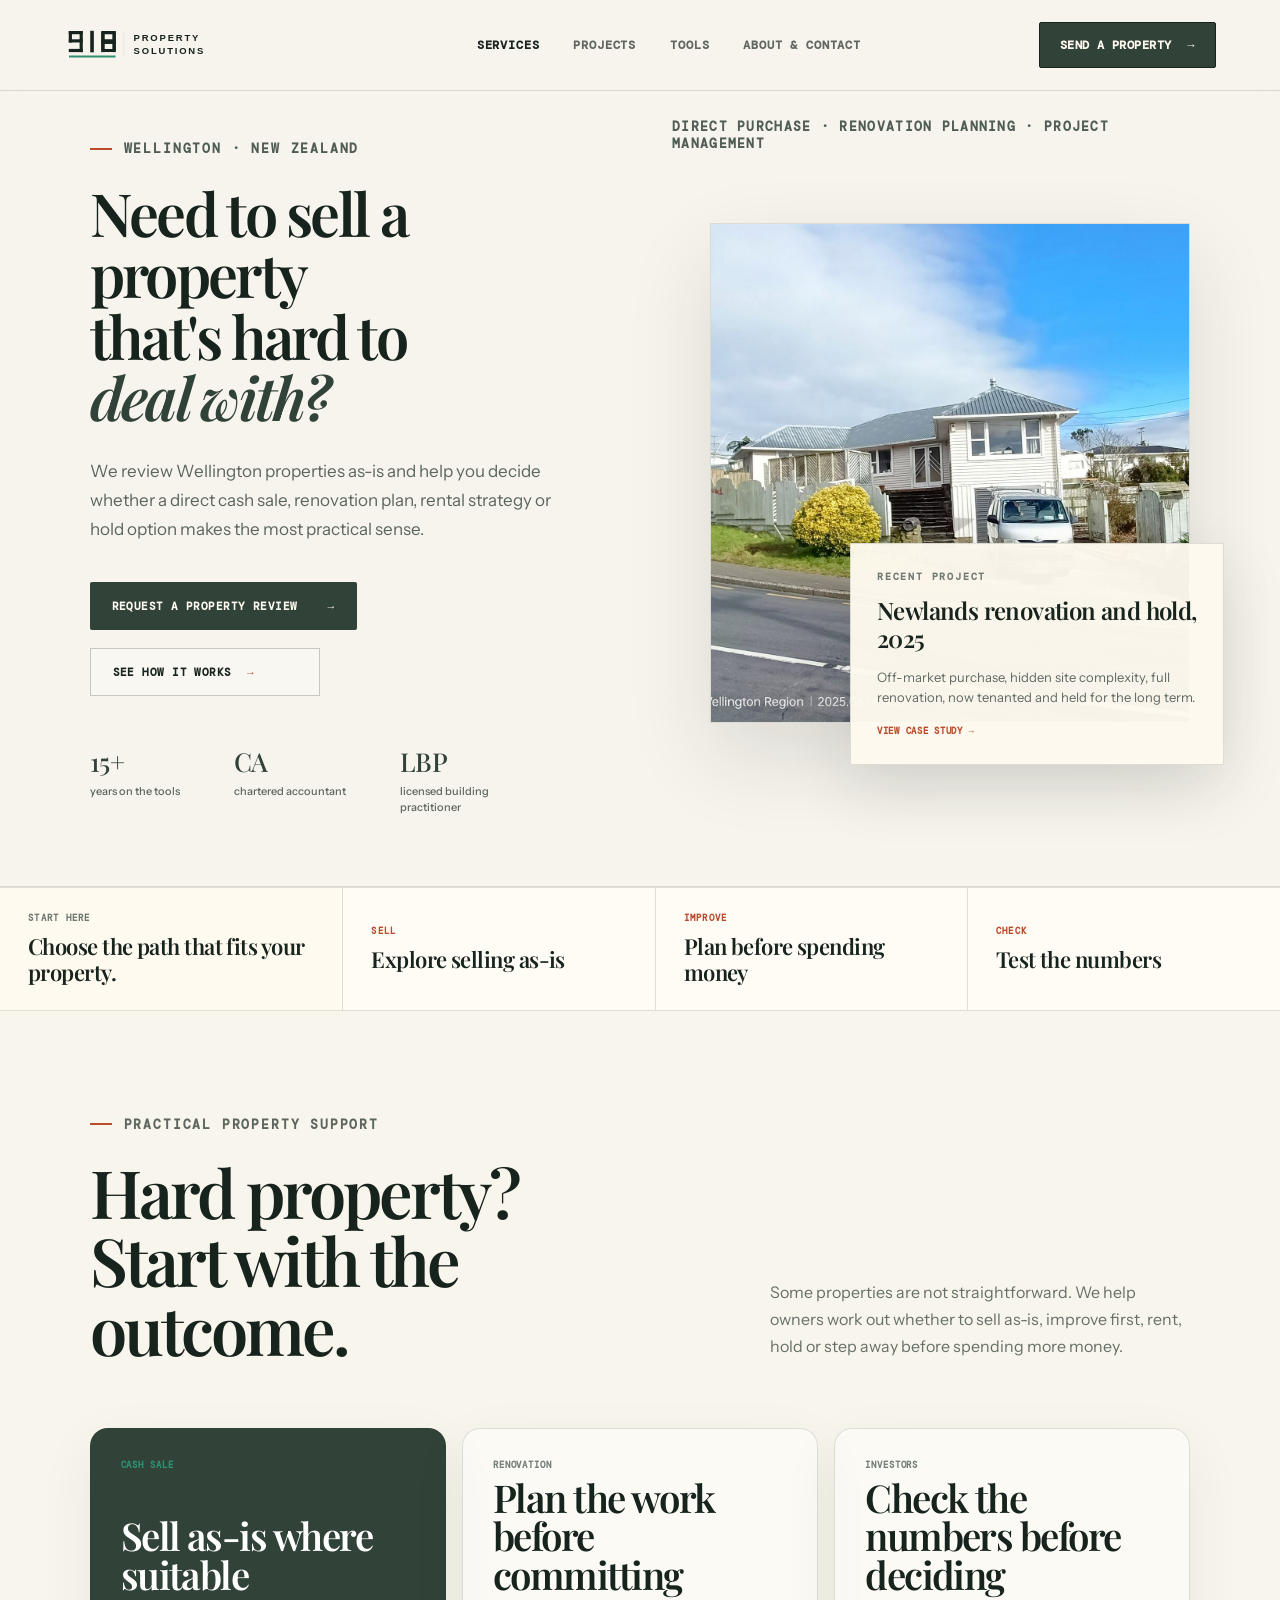
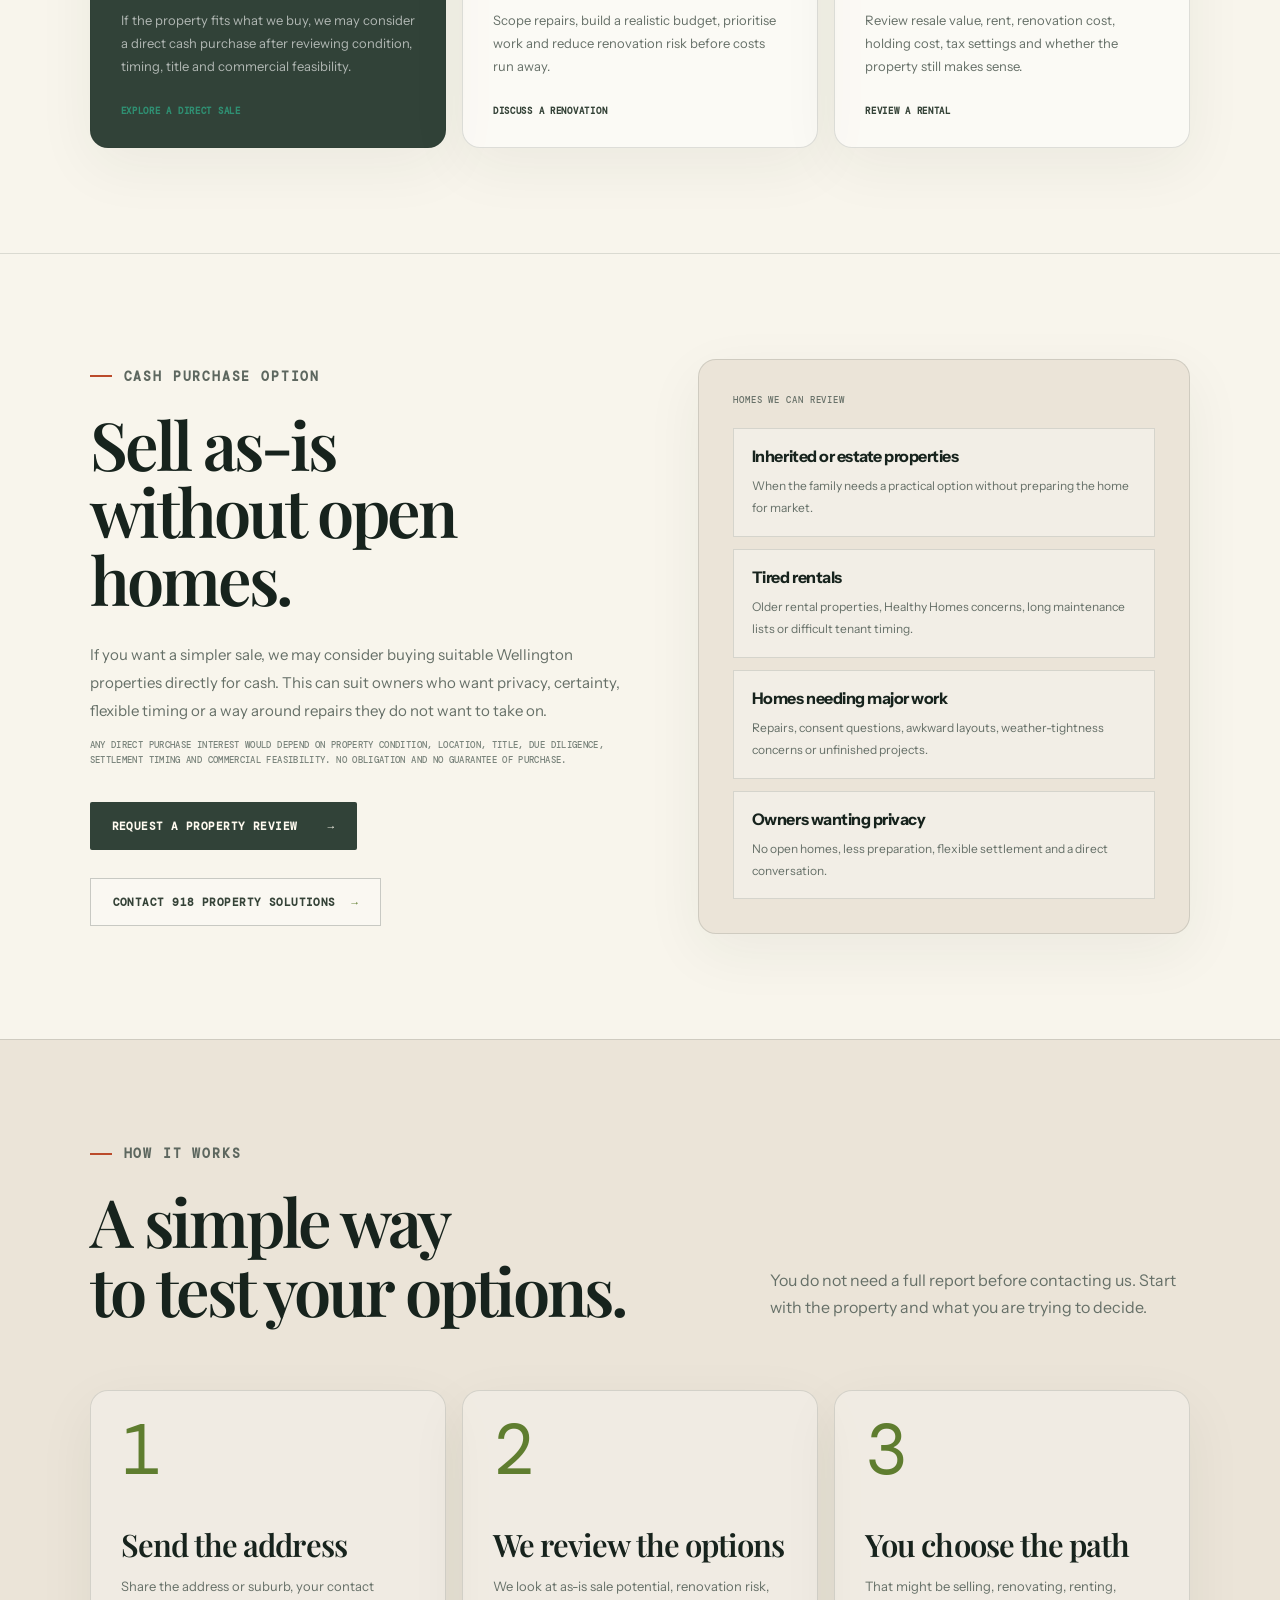
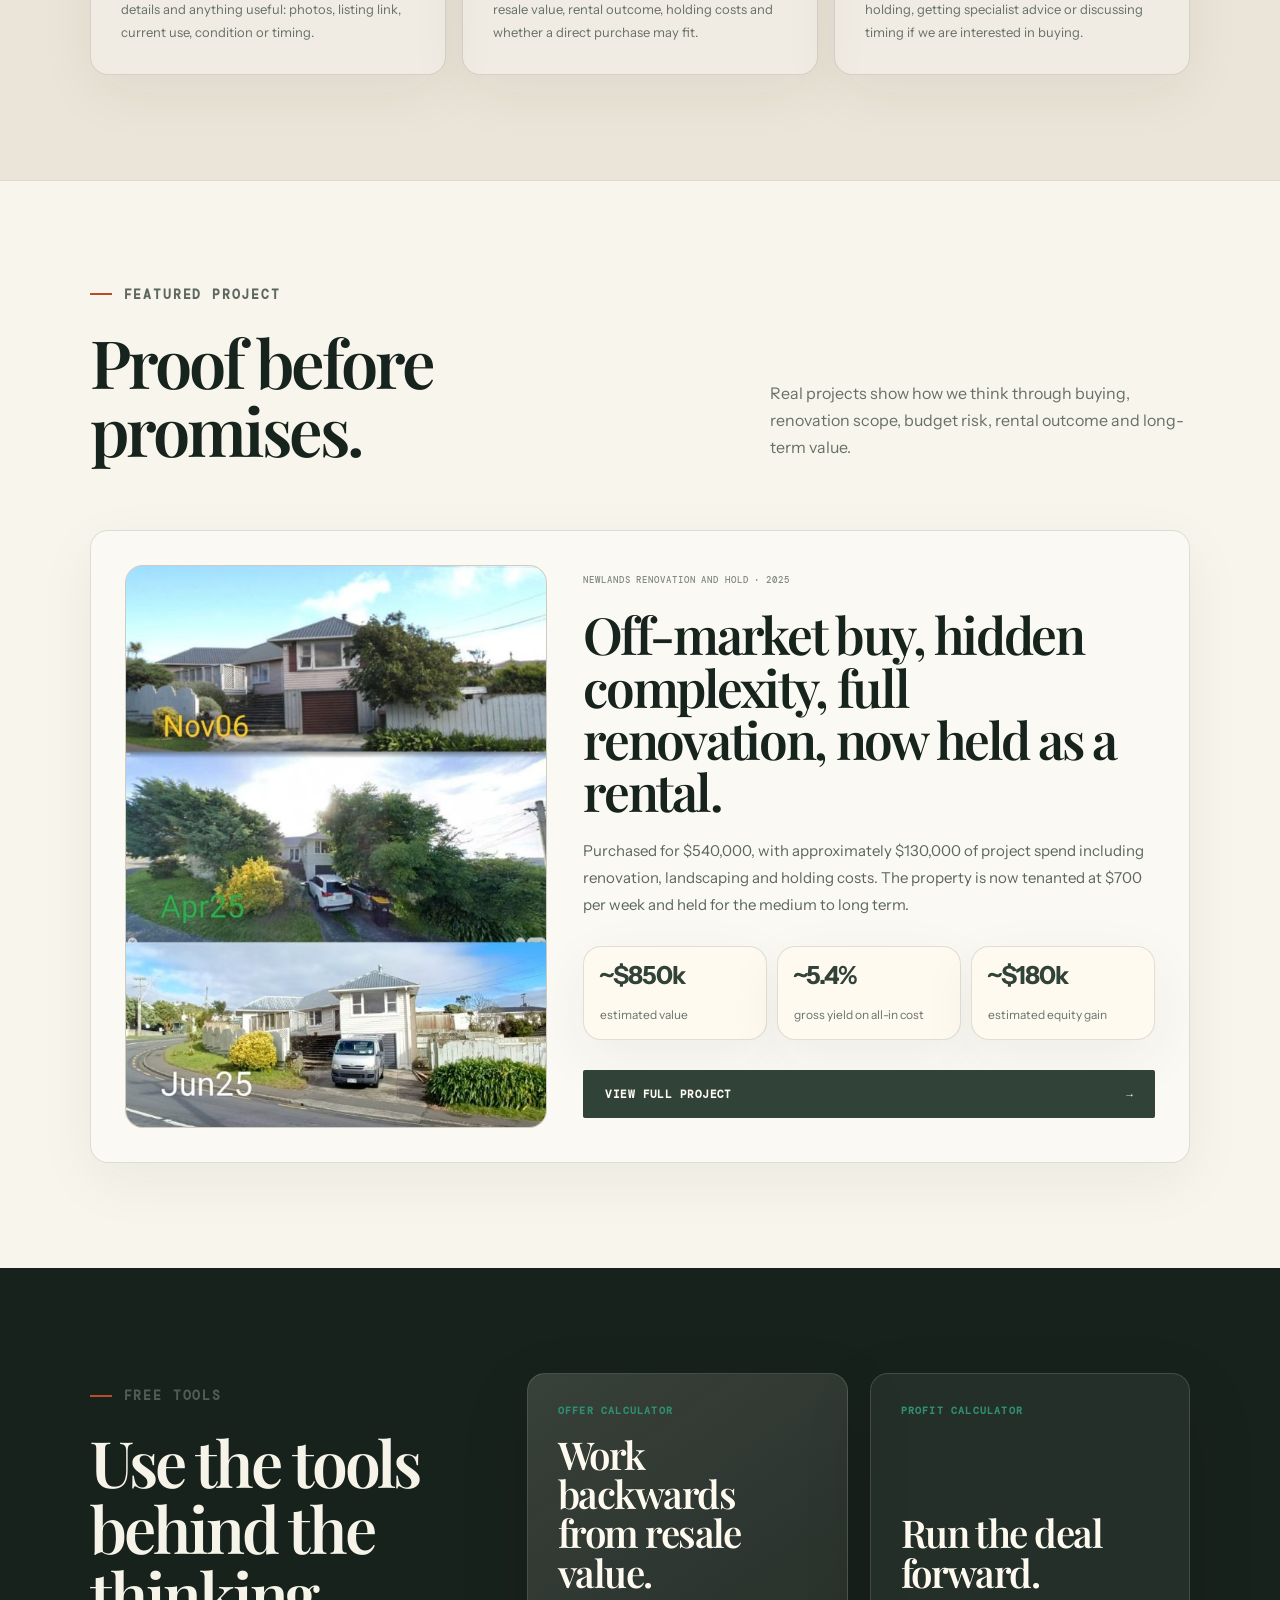
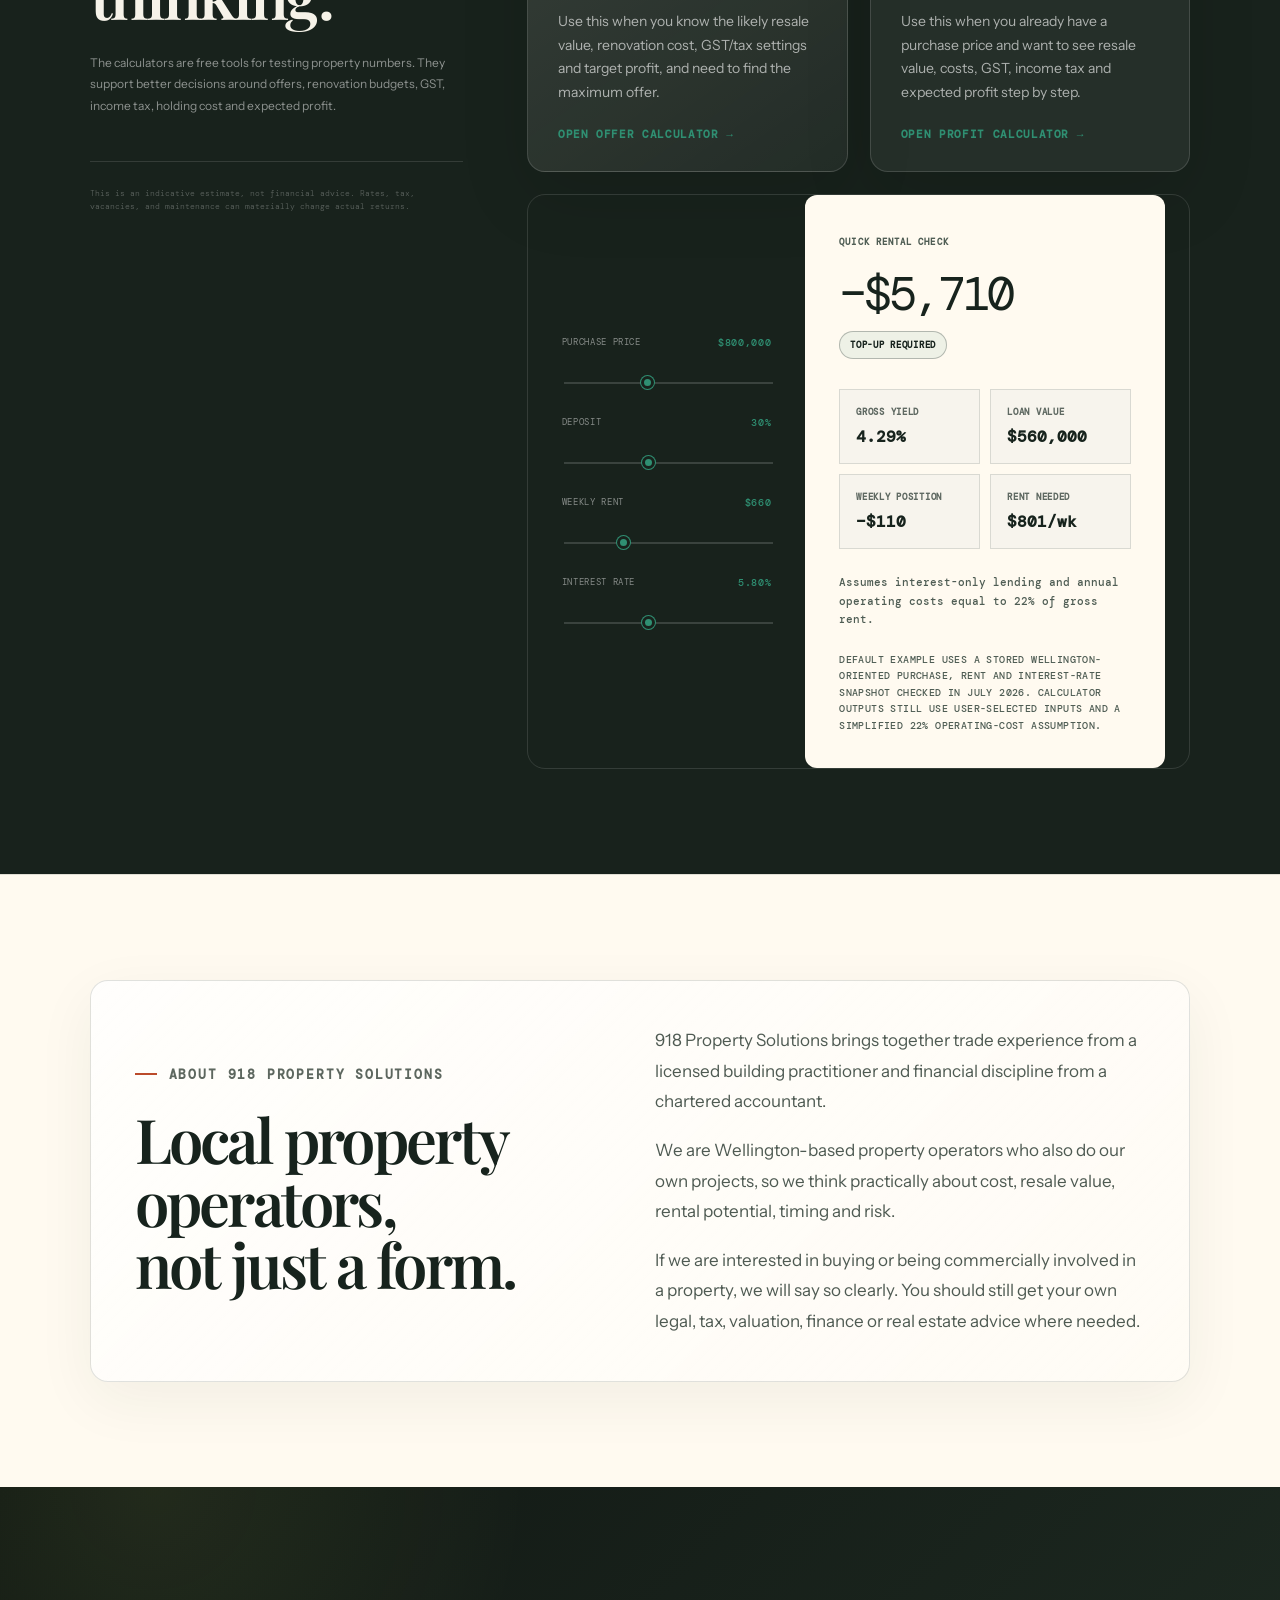
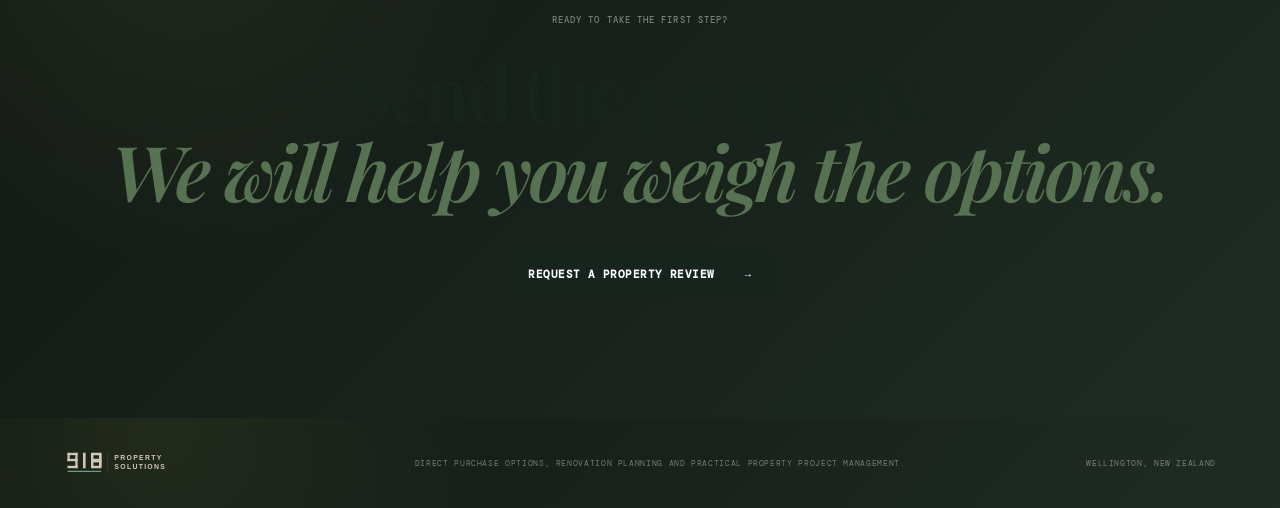
==== commit 10a5cd55: "Add sell landing page and clarify positioning" ====
--- a/index.html
+++ b/index.html
@@ -3,27 +3,27 @@
 <head>
   <meta charset="UTF-8">
   <meta name="viewport" content="width=device-width, initial-scale=1.0">
-  <meta name="description" content="918 Property Solutions helps Wellington property owners sell for cash where suitable, plan renovations, manage project risk, improve rentals and prepare properties for sale.">
+  <meta name="description" content="918 Property Solutions helps Wellington owners deal with difficult properties: direct cash purchase where suitable, renovation planning, project management and practical property numbers.">
   <meta name="robots" content="index, follow">
   <meta name="theme-color" content="#121914">
-  <meta property="og:title" content="918 Property Solutions | Renovation & Project Management">
-  <meta property="og:description" content="Cash purchase options for suitable properties, plus practical renovation planning, project management and property improvement advice.">
+  <meta property="og:title" content="918 Property Solutions | Difficult Property, Practical Plan">
+  <meta property="og:description" content="Direct cash purchase options for suitable Wellington properties, plus renovation planning, project management and practical property advice.">
   <meta property="og:type" content="website">
   <meta property="og:url" content="https://918propertysolutions.co.nz/">
   <meta property="og:image" content="https://918propertysolutions.co.nz/og-image.svg">
   <meta property="og:locale" content="en_NZ">
   <meta name="twitter:card" content="summary_large_image">
-  <meta name="twitter:title" content="918 Property Solutions | Renovation & Project Management">
-  <meta name="twitter:description" content="Cash purchase options for suitable properties, plus practical renovation planning, project management and property improvement advice.">
+  <meta name="twitter:title" content="918 Property Solutions | Difficult Property, Practical Plan">
+  <meta name="twitter:description" content="Direct cash purchase options for suitable Wellington properties, plus renovation planning, project management and practical property advice.">
   <meta name="twitter:image" content="https://918propertysolutions.co.nz/og-image.svg">
-  <title>918 Property Solutions | Renovation & Project Management</title>
+  <title>918 Property Solutions | Difficult Property, Practical Plan</title>
   <link rel="canonical" href="https://918propertysolutions.co.nz/">
   <link rel="icon" href="favicon.svg" type="image/svg+xml">
   <link rel="manifest" href="site.webmanifest">
   <link rel="preconnect" href="https://fonts.googleapis.com">
   <link rel="preconnect" href="https://fonts.gstatic.com" crossorigin>
   <link href="https://fonts.googleapis.com/css2?family=DM+Mono:wght@300;400;500&family=Instrument+Sans:ital,wght@0,400..800;1,400..700&family=Playfair+Display:ital,wght@0,500..800;1,500..800&display=swap" rel="stylesheet">
-  <link rel="stylesheet" href="styles.css?v=20260708">
+  <link rel="stylesheet" href="styles.css?v=20260815">
   <script type="application/ld+json">
   {
     "@context": "https://schema.org",
@@ -31,7 +31,7 @@
     "name": "918 Property Solutions",
     "email": "contact@918propertysolutions.co.nz",
     "areaServed": "NZ",
-    "description": "Cash purchase options for suitable Wellington properties, renovation planning, project management and practical property improvement advice."
+    "description": "Direct cash purchase options for suitable Wellington properties, renovation planning, project management and practical property improvement advice."
   }
   </script>
 </head>
@@ -46,18 +46,18 @@
       <a href="#calculator">Tools</a>
       <a href="contact.html">About &amp; Contact</a>
     </nav>
-    <a class="header-cta" href="contact.html">Send a property <span>&rarr;</span></a>
+    <a class="header-cta" href="contact.html#property-form">Send a property <span>&rarr;</span></a>
   </header>
 
   <main id="top">
     <section class="hero">
       <div class="hero-copy">
         <div class="eyebrow"><span></span> Wellington · New Zealand</div>
-        <h1>Property problems,<br>solved with<br><em>building and numbers.</em></h1>
-        <p>We help Wellington owners and investors decide what to do next: sell directly, renovate, manage the project, improve a rental, or check whether the numbers actually work.</p>
+        <h1>Need to sell a property<br>that's hard to<br><em>deal with?</em></h1>
+        <p>We review Wellington properties as-is and help you decide whether a direct cash sale, renovation plan, rental strategy or hold option makes the most practical sense.</p>
         <div class="hero-actions">
-          <a class="button button-primary" href="contact.html">Send a property <span>&rarr;</span></a>
-          <a class="text-link" href="#calculator">Use the calculators <span>&rarr;</span></a>
+          <a class="button button-primary" href="contact.html#property-form">Request a property review <span>&rarr;</span></a>
+          <a class="text-link" href="#how-it-works">See how it works <span>&rarr;</span></a>
         </div>
         <div class="hero-meta">
           <div><strong>15+</strong><span>years on the tools</span></div>
@@ -77,7 +77,7 @@
           </a>
         </div>
         <div class="hero-side-note">
-          <span>Cash purchase · Renovation planning · Project management</span>
+          <span>Direct purchase · Renovation planning · Project management</span>
         </div>
       </div>
     </section>
@@ -85,19 +85,19 @@
     <section class="tool-strip" aria-label="Common property paths">
       <div>
         <span>Start here</span>
-        <strong>What do you need help with?</strong>
+        <strong>Choose the path that fits your property.</strong>
       </div>
       <a href="#cash-offer">
         <span>Sell</span>
-        <strong>Explore a direct cash sale</strong>
+        <strong>Explore selling as-is</strong>
       </a>
       <a href="#services">
         <span>Improve</span>
-        <strong>Plan or manage renovation work</strong>
+        <strong>Plan before spending money</strong>
       </a>
       <a href="#calculator">
         <span>Check</span>
-        <strong>Run the property calculators</strong>
+        <strong>Test the numbers</strong>
       </a>
     </section>
 
@@ -105,28 +105,28 @@
       <div class="section-heading">
         <div>
           <div class="eyebrow eyebrow-dark"><span></span> Practical property support</div>
-          <h2>Three clear ways<br>we can help.</h2>
-        </div>
-        <p>The homepage now keeps the offer simple: cash-sale options, renovation/project management, and numbers-based property decisions.</p>
+          <h2>Hard property?<br>Start with the outcome.</h2>
+        </div>
+        <p>Some properties are not straightforward. We help owners work out whether to sell as-is, improve first, rent, hold or step away before spending more money.</p>
       </div>
 
       <div class="situation-grid">
         <article class="service-card feature-service">
           <span>Cash sale</span>
-          <h3>Sell directly where suitable</h3>
-          <p>If the property fits what we buy, we may consider a direct cash purchase after reviewing the condition, timing and numbers.</p>
-          <a href="#cash-offer">Discuss a cash offer</a>
+          <h3>Sell as-is where suitable</h3>
+          <p>If the property fits what we buy, we may consider a direct cash purchase after reviewing condition, timing, title and commercial feasibility.</p>
+          <a href="#cash-offer">Explore a direct sale</a>
         </article>
         <article class="service-card">
           <span>Renovation</span>
-          <h3>Plan and manage the project</h3>
-          <p>Scope the work, build a sensible budget, manage priorities and reduce renovation risk before costs run away.</p>
+          <h3>Plan the work before committing</h3>
+          <p>Scope repairs, build a realistic budget, prioritise work and reduce renovation risk before costs run away.</p>
           <a href="contact.html">Discuss a renovation</a>
         </article>
         <article class="service-card">
           <span>Investors</span>
           <h3>Check the numbers before deciding</h3>
-          <p>Review resale, rent, renovation cost, holding cost, short-stay potential and whether the property still makes sense.</p>
+          <p>Review resale value, rent, renovation cost, holding cost, tax settings and whether the property still makes sense.</p>
           <a href="contact.html">Review a rental</a>
         </article>
       </div>
@@ -135,21 +135,21 @@
     <section class="section cash-offer-section" id="cash-offer">
       <div class="cash-offer-copy">
         <div class="eyebrow eyebrow-dark"><span></span> Cash purchase option</div>
-        <h2>Want to sell<br>without the usual process?</h2>
-        <p>If you want a simpler sale, we may consider buying suitable properties directly for cash. We can also help compare whether selling as-is, improving first, renting or holding would make more sense.</p>
+        <h2>Sell as-is<br>without open homes.</h2>
+        <p>If you want a simpler sale, we may consider buying suitable Wellington properties directly for cash. This can suit owners who want privacy, certainty, flexible timing or a way around repairs they do not want to take on.</p>
         <small class="source-note">Any direct purchase interest would depend on property condition, location, title, due diligence, settlement timing and commercial feasibility. No obligation and no guarantee of purchase.</small>
         <div class="cash-offer-actions">
-          <a class="button button-primary" href="mailto:contact@918propertysolutions.co.nz?subject=Cash%20offer%20or%20property%20sale%20option">Discuss a cash offer <span>&rarr;</span></a>
-          <a class="text-link dark-link" href="contact.html">Contact 918 Property Solutions <span>&rarr;</span></a>
+          <a class="button button-primary" href="contact.html#property-form">Request a property review <span>&rarr;</span></a>
+          <a class="text-link dark-link" href="contact.html#property-form">Contact 918 Property Solutions <span>&rarr;</span></a>
         </div>
       </div>
       <aside class="cash-offer-card">
-        <span class="source-label">To review a cash offer</span>
+        <span class="source-label">Homes we can review</span>
         <div class="cash-offer-list">
-          <div><strong>Property location</strong><span>Suburb, city and a short description.</span></div>
-          <div><strong>Your preferred timing</strong><span>Fast sale, flexible settlement, privacy, less preparation, or best price.</span></div>
-          <div><strong>Known issues</strong><span>Repairs, consent questions, tenants, access or title concerns.</span></div>
-          <div><strong>Current photos or listing</strong><span>Photos, a listing link, rough condition notes or recent reports if available.</span></div>
+          <div><strong>Inherited or estate properties</strong><span>When the family needs a practical option without preparing the home for market.</span></div>
+          <div><strong>Tired rentals</strong><span>Older rental properties, Healthy Homes concerns, long maintenance lists or difficult tenant timing.</span></div>
+          <div><strong>Homes needing major work</strong><span>Repairs, consent questions, awkward layouts, weather-tightness concerns or unfinished projects.</span></div>
+          <div><strong>Owners wanting privacy</strong><span>No open homes, less preparation, flexible settlement and a direct conversation.</span></div>
         </div>
       </aside>
     </section>
@@ -158,26 +158,26 @@
       <div class="section-heading">
         <div>
           <div class="eyebrow eyebrow-dark"><span></span> How it works</div>
-          <h2>Send the property.<br>We shape the plan.</h2>
-        </div>
-        <p>Current Wellington market conditions still reward careful selection, realistic rent assumptions and tighter debt planning.</p>
+          <h2>A simple way<br>to test your options.</h2>
+        </div>
+        <p>You do not need a full report before contacting us. Start with the property and what you are trying to decide.</p>
       </div>
 
       <div class="process-grid">
         <article>
           <strong>1</strong>
-          <h3>Send the property details</h3>
-          <p>Address or suburb, photos or listing link, current use, condition, rough numbers and what decision you are trying to make.</p>
+          <h3>Send the address</h3>
+          <p>Share the address or suburb, your contact details and anything useful: photos, listing link, current use, condition or timing.</p>
         </article>
         <article>
           <strong>2</strong>
-          <h3>We test the project</h3>
-          <p>We look at scope, budget, renovation risk, likely resale or rental outcome, holding costs and sale options.</p>
+          <h3>We review the options</h3>
+          <p>We look at as-is sale potential, renovation risk, resale value, rental outcome, holding costs and whether a direct purchase may fit.</p>
         </article>
         <article>
           <strong>3</strong>
-          <h3>You choose the next step</h3>
-          <p>That might be renovating, selling, renting, using the calculators, getting specialist advice or discussing a direct offer.</p>
+          <h3>You choose the path</h3>
+          <p>That might be selling, renovating, renting, holding, getting specialist advice or discussing timing if we are interested in buying.</p>
         </article>
       </div>
     </section>
@@ -212,8 +212,8 @@
     <section class="section calculator-section" id="calculator">
       <div class="calculator-intro">
         <div class="eyebrow"><span></span> Free tools</div>
-        <h2>Use the calculators<br>before you commit.</h2>
-        <p>The two main calculators help you test a flip from both directions: what you can afford to offer, and what profit may be left after the costs. The default example below now starts closer to a July 2026 Wellington-style hold case.</p>
+        <h2>Use the tools<br>behind the thinking.</h2>
+        <p>The calculators are free tools for testing property numbers. They support better decisions around offers, renovation budgets, GST, income tax, holding cost and expected profit.</p>
         <div class="rule"></div>
         <p class="fine-print">This is an indicative estimate, not financial advice. Rates, tax, vacancies, and maintenance can materially change actual returns.</p>
       </div>
@@ -274,20 +274,20 @@
       <div class="about-card">
         <div>
           <div class="eyebrow eyebrow-dark"><span></span> About 918 Property Solutions</div>
-          <h2>Builder knowledge<br>meets financial discipline.</h2>
+          <h2>Local property operators,<br>not just a form.</h2>
         </div>
         <div class="about-copy">
           <p>918 Property Solutions brings together trade experience from a licensed building practitioner and financial discipline from a chartered accountant.</p>
-          <p>We also do property projects ourselves, so we think practically about cost, resale value, rental potential, timing and risk.</p>
+          <p>We are Wellington-based property operators who also do our own projects, so we think practically about cost, resale value, rental potential, timing and risk.</p>
           <p>If we are interested in buying or being commercially involved in a property, we will say so clearly. You should still get your own legal, tax, valuation, finance or real estate advice where needed.</p>
         </div>
       </div>
     </section>
 
     <section class="closing">
-      <span class="label">Ready to plan the next step?</span>
-      <h2>Send the property.<br><em>We will help make sense of it.</em></h2>
-      <a class="button button-light" href="contact.html">Send us a property <span>&rarr;</span></a>
+      <span class="label">Ready to take the first step?</span>
+      <h2>Send the property.<br><em>We will help you weigh the options.</em></h2>
+      <a class="button button-light" href="contact.html#property-form">Request a property review <span>&rarr;</span></a>
     </section>
   </main>
 
@@ -295,7 +295,7 @@
     <a class="brand brand-footer" href="#top">
       <img class="site-logo footer-logo" src="logo-assets/918-logo-website-simple-footer.svg" alt="918 Property Solutions">
     </a>
-    <p>Renovation planning and practical property project management.</p>
+    <p>Direct purchase options, renovation planning and practical property project management.</p>
     <span>WELLINGTON, NEW ZEALAND</span>
   </footer>
 
--- a/styles.css
+++ b/styles.css
@@ -27,7 +27,7 @@
   -webkit-font-smoothing: antialiased;
 }
 a { color: inherit; text-decoration: none; }
-button, input, textarea { font: inherit; }
+button, input, textarea, select { font: inherit; }
 
 .site-header {
   position: absolute;
@@ -732,8 +732,153 @@
 .contact-actions { display: flex; align-items: center; gap: 30px; margin-top: 38px; flex-wrap: wrap; }
 .contact-card { min-height: 520px; padding: 38px; display: flex; flex-direction: column; border: 1px solid var(--line); background: var(--paper-deep); }
 .contact-card .label { color: #6f7a73; }
+.contact-card h2 { margin: 20px 0 0; color: var(--ink); font: 600 clamp(34px, 3.4vw, 56px)/.98 var(--serif); letter-spacing: -.05em; }
 .contact-email { margin: 26px 0 34px; color: var(--ink); font: 600 clamp(25px, 2.7vw, 40px)/1.08 var(--serif); letter-spacing: -.035em; word-break: break-word; }
-.contact-card-intro { margin: -12px 0 28px; color: #667068; font-size: 14px; line-height: 1.7; }
+.contact-card-intro { margin: 18px 0 28px; color: #667068; font-size: 15px; line-height: 1.7; }
+.contact-form { display: grid; gap: 15px; }
+.form-two-col { display: grid; grid-template-columns: 1fr 1fr; gap: 12px; }
+.form-field { display: grid; gap: 8px; }
+.form-field span { color: #687169; font: 700 10px var(--mono); letter-spacing: .08em; text-transform: uppercase; }
+.form-field input,
+.form-field select,
+.form-field textarea {
+  width: 100%;
+  border: 1px solid var(--line);
+  border-radius: 0;
+  background: rgba(255,255,255,.58);
+  color: var(--ink);
+  font-size: 17px;
+  line-height: 1.4;
+}
+.form-field input,
+.form-field select { min-height: 52px; padding: 0 15px; }
+.form-field textarea { min-height: 126px; padding: 15px; resize: vertical; }
+.form-field input:focus,
+.form-field select:focus,
+.form-field textarea:focus {
+  outline: 2px solid rgba(47,143,114,.24);
+  border-color: rgba(47,143,114,.55);
+  background: #fffaf0;
+}
+.contact-submit { width: 100%; margin-top: 6px; border: 0; cursor: pointer; }
+.form-honey { position: absolute; left: -9999px; opacity: 0; pointer-events: none; }
+.contact-success { margin: 18px 0 0; padding: 14px 16px; border: 1px solid rgba(47,143,114,.28); background: rgba(47,143,114,.09); color: #294d3f; font-size: 14px; line-height: 1.6; }
+.contact-fallback { margin: 20px 0 0; color: #667068; font-size: 13px; line-height: 1.6; }
+.contact-fallback a { color: var(--ink); font-weight: 700; text-decoration: underline; text-underline-offset: 3px; }
+.sell-page { background: var(--paper); }
+.sell-header {
+  position: relative;
+  z-index: 4;
+  min-height: 86px;
+  padding: 20px 5vw;
+  display: flex;
+  align-items: center;
+  justify-content: space-between;
+  gap: 24px;
+  border-bottom: 1px solid var(--line);
+  background: rgba(247,244,237,.94);
+}
+.sell-header .site-logo { width: min(220px, 54vw); }
+.sell-header-link {
+  padding: 12px 16px;
+  border: 1px solid var(--line);
+  color: var(--ink);
+  background: rgba(255,250,240,.48);
+  font: 700 11px var(--mono);
+  letter-spacing: .07em;
+  text-transform: uppercase;
+}
+.sell-header-link span { color: var(--orange); margin-left: 6px; }
+.sell-hero {
+  min-height: calc(100vh - 86px);
+  padding: clamp(34px, 5vw, 70px) 7vw clamp(46px, 6vw, 88px);
+  display: grid;
+  grid-template-columns: minmax(0, .92fr) minmax(360px, .7fr);
+  gap: clamp(34px, 6vw, 92px);
+  align-items: center;
+  background:
+    radial-gradient(circle at 10% 16%, rgba(47,143,114,.12), transparent 30%),
+    linear-gradient(135deg, rgba(255,250,240,.78), rgba(235,228,216,.72));
+}
+.sell-copy h1 {
+  max-width: 760px;
+  margin: 0;
+  font: 650 clamp(52px, 7vw, 108px)/.94 var(--serif);
+  letter-spacing: -.055em;
+  color: var(--ink);
+}
+.sell-copy > p {
+  max-width: 680px;
+  margin: 28px 0 0;
+  color: #536059;
+  font-size: clamp(17px, 1.55vw, 21px);
+  line-height: 1.68;
+}
+.sell-points {
+  margin-top: 34px;
+  display: flex;
+  flex-wrap: wrap;
+  gap: 10px;
+}
+.sell-points span {
+  padding: 10px 13px;
+  border: 1px solid rgba(49,66,56,.18);
+  background: rgba(255,250,240,.58);
+  color: var(--ink-soft);
+  font: 700 11px var(--mono);
+  letter-spacing: .055em;
+  text-transform: uppercase;
+}
+.sell-copy .sell-note {
+  max-width: 620px;
+  margin-top: 28px;
+  color: #687169;
+  font-size: 14px;
+  line-height: 1.75;
+}
+.sell-form-card {
+  min-height: auto;
+  box-shadow: 0 26px 70px rgba(23,35,29,.12);
+  background: rgba(255,250,240,.92);
+}
+.sell-form-card h2 { font-size: clamp(38px, 4.2vw, 64px); }
+.sell-form-card .form-field textarea { min-height: 96px; }
+.sell-form-disclaimer {
+  margin: 16px 0 0;
+  padding-top: 14px;
+  border-top: 1px solid var(--line);
+  color: #687169;
+  font-size: 12px;
+  line-height: 1.6;
+}
+.sell-trust-strip {
+  display: grid;
+  grid-template-columns: repeat(3, 1fr);
+  border-top: 1px solid var(--line);
+  border-bottom: 1px solid var(--line);
+  background: #fffaf0;
+}
+.sell-trust-strip div {
+  min-height: 150px;
+  padding: 30px 5vw;
+  display: flex;
+  flex-direction: column;
+  justify-content: center;
+  border-right: 1px solid var(--line);
+}
+.sell-trust-strip div:last-child { border-right: 0; }
+.sell-trust-strip strong {
+  color: var(--ink);
+  font: 700 18px/1.15 var(--sans);
+  letter-spacing: -.02em;
+}
+.sell-trust-strip span {
+  max-width: 340px;
+  margin-top: 10px;
+  color: #667068;
+  font-size: 14px;
+  line-height: 1.6;
+}
 .contact-list { margin-top: auto; display: grid; gap: 12px; }
 .contact-list div { padding: 18px; border: 1px solid var(--line); background: rgba(255,255,255,.34); }
 .contact-list strong { display: block; margin-bottom: 8px; color: var(--ink); font-size: 15px; }
@@ -832,14 +977,17 @@
   .main-nav a { flex: 0 0 auto; }
   .hero { grid-template-columns: 1fr; }
   .calculator-intro { position: static; }
-  .contact-hero, .projects-hero, .street-hero { grid-template-columns: 1fr; }
+  .contact-hero, .projects-hero, .street-hero, .sell-hero { grid-template-columns: 1fr; }
   .hero-visual { min-height: 650px; padding: 30px 7vw 96px; }
   .hero-side-note { position: static; margin-bottom: 18px; }
   .hero-copy { min-height: 640px; padding-top: 165px; }
   .tool-strip { grid-template-columns: 1fr 1fr; }
   .ticker { grid-template-columns: repeat(3, 1fr); }
   .ticker-title { display: none; }
-  .signal-grid, .calculator-section, .calculator-hub, .intelligence-grid, .service-grid, .situation-grid, .option-grid, .about-card, .process-grid, .featured-project-card, .featured-project-metrics, .case-study-card, .case-gallery, .case-metrics, .contact-proof-grid, .disclosure-card, .market-check-grid, .source-grid, .short-stay-section, .cash-offer-section, .street-lookup-panel, .street-score-grid, .lens-grid, .visit-grid, .street-source-grid, .category-insights, .check-plan-grid, .due-diligence-grid, .lookup-links { grid-template-columns: 1fr; }
+  .signal-grid, .calculator-section, .calculator-hub, .intelligence-grid, .service-grid, .situation-grid, .option-grid, .about-card, .process-grid, .featured-project-card, .featured-project-metrics, .case-study-card, .case-gallery, .case-metrics, .contact-proof-grid, .disclosure-card, .market-check-grid, .source-grid, .short-stay-section, .cash-offer-section, .street-lookup-panel, .street-score-grid, .lens-grid, .visit-grid, .street-source-grid, .category-insights, .check-plan-grid, .due-diligence-grid, .lookup-links, .sell-trust-strip { grid-template-columns: 1fr; }
+  .sell-hero { min-height: auto; padding-top: 70px; }
+  .sell-trust-strip div { min-height: auto; border-right: 0; border-bottom: 1px solid var(--line); }
+  .sell-trust-strip div:last-child { border-bottom: 0; }
   .case-photo, .case-photo-large, .case-photo-tall, .case-photo-wide { grid-column: auto; grid-row: auto; min-height: 360px; }
   .street-score-result { position: static; }
 }
@@ -903,6 +1051,17 @@
   .contact-copy h1 { font-size: 52px; }
   .contact-card { min-height: auto; padding: 26px; }
   .contact-actions { align-items: flex-start; flex-direction: column; }
+  .form-two-col { grid-template-columns: 1fr; }
+  .sell-header { padding: 18px 20px; }
+  .sell-header .site-logo { width: min(180px, 62vw); }
+  .sell-header-link { display: none; }
+  .sell-hero { padding: 42px 20px 62px; }
+  .sell-copy h1 { font-size: 49px; line-height: .96; }
+  .sell-copy > p { font-size: 16px; line-height: 1.68; }
+  .sell-points { gap: 8px; margin-top: 26px; }
+  .sell-points span { font-size: 9px; }
+  .sell-form-card { padding: 24px; }
+  .sell-trust-strip div { padding: 24px 20px; }
   .projects-hero { padding: 145px 20px 80px; }
   .projects-hero h1 { font-size: 52px; }
   .projects-hero-card { min-height: 320px; padding: 26px; }
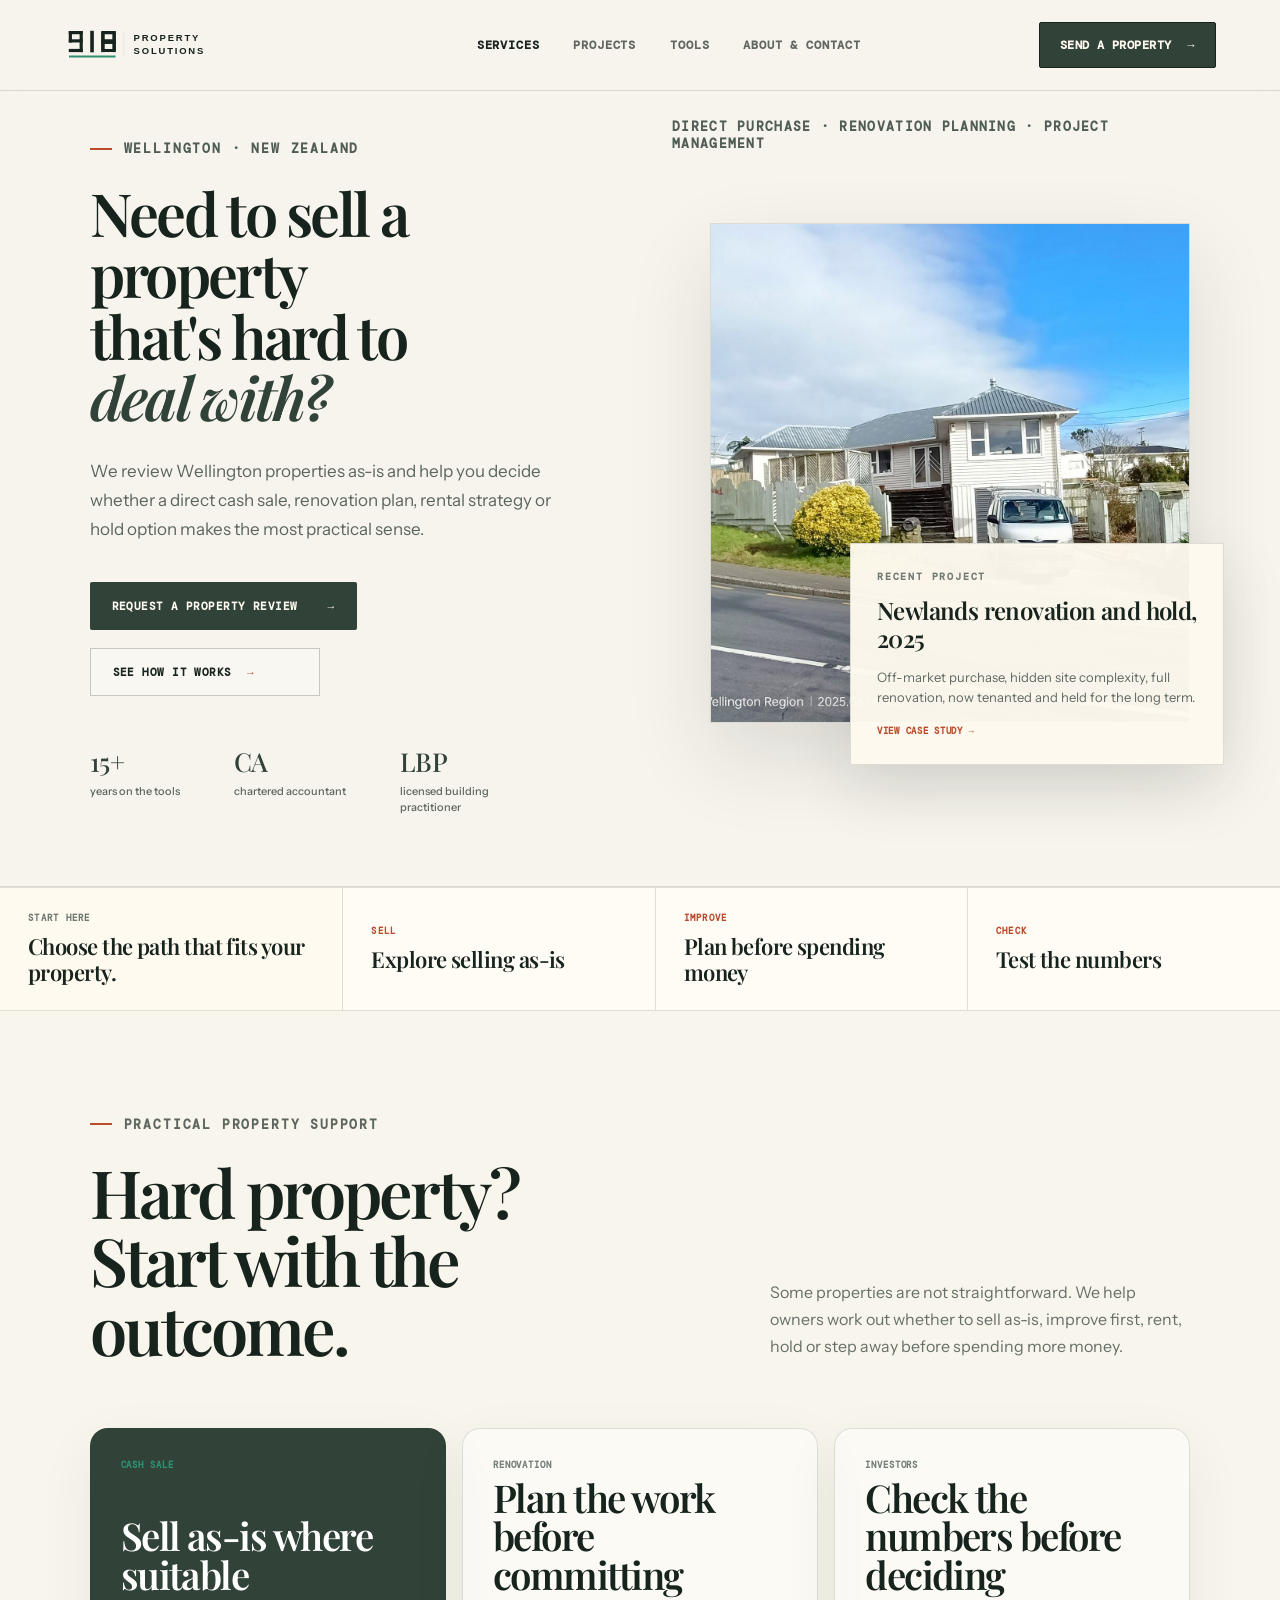
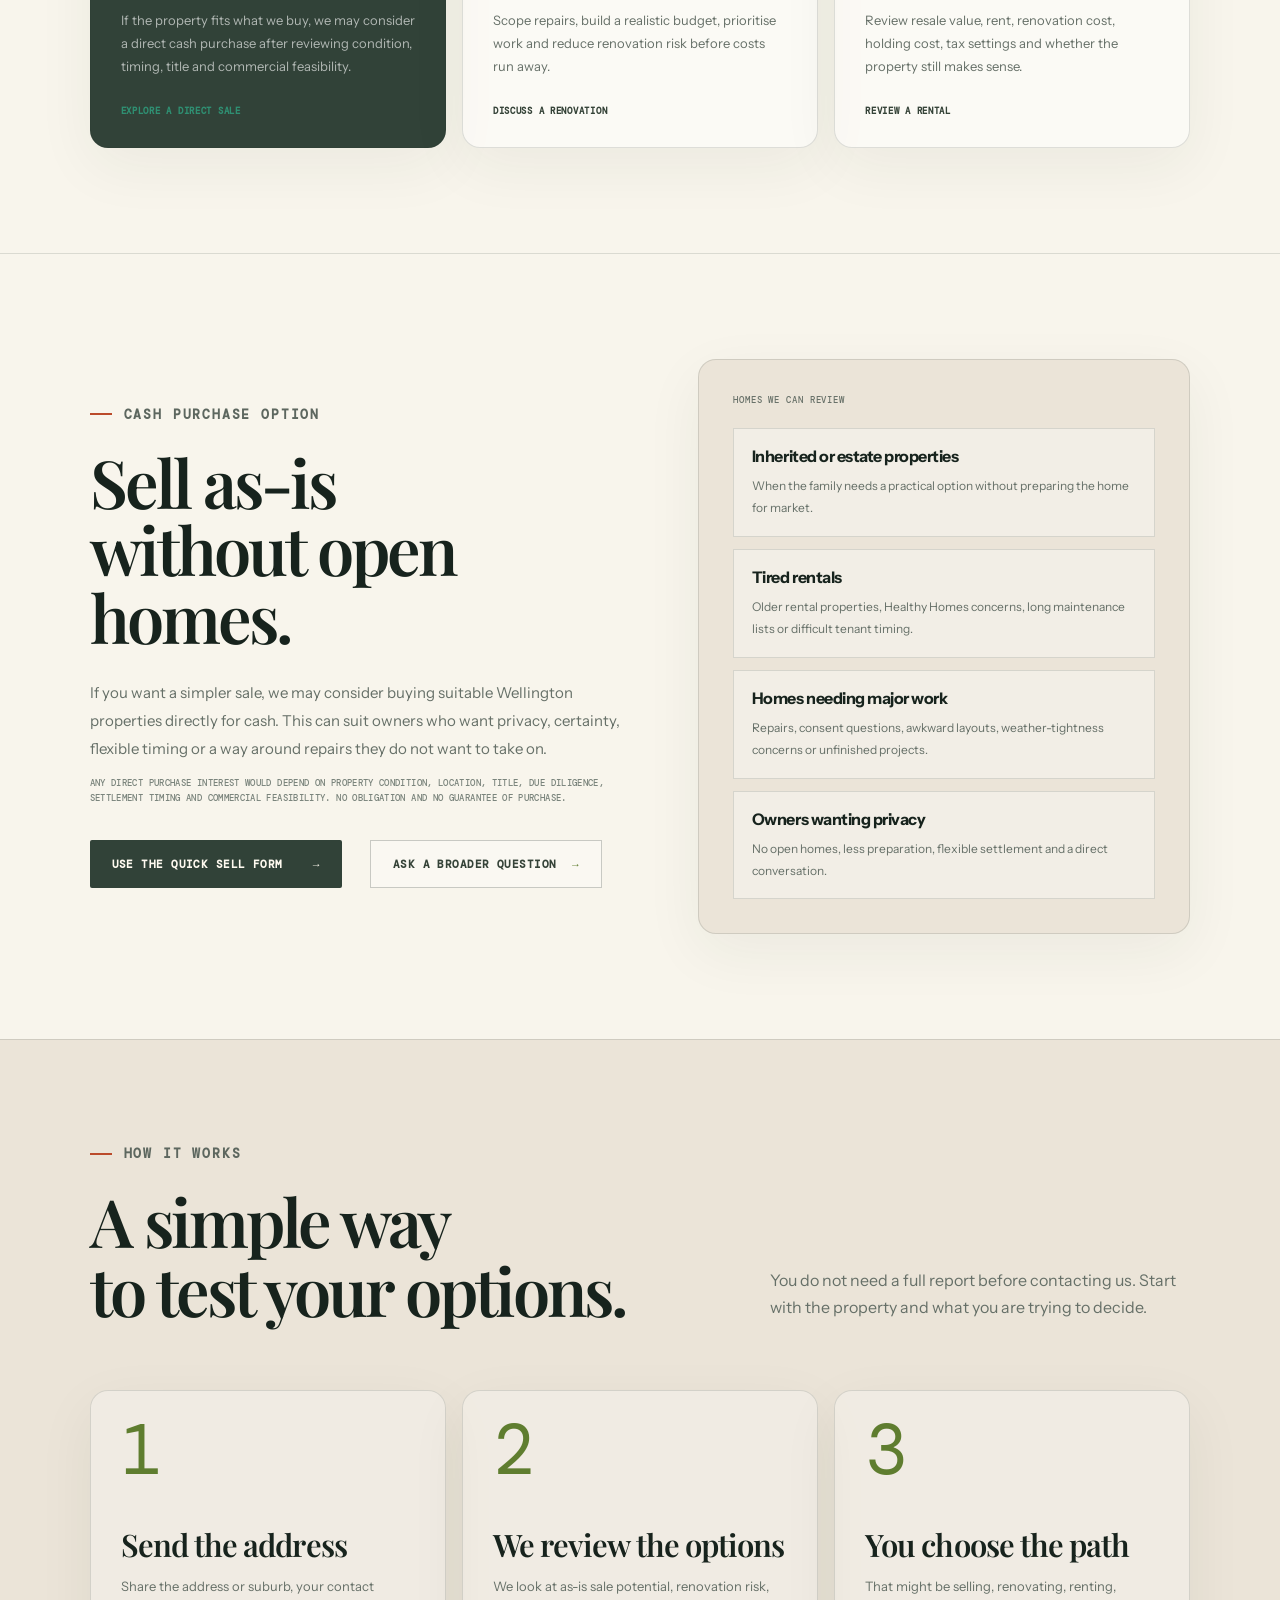
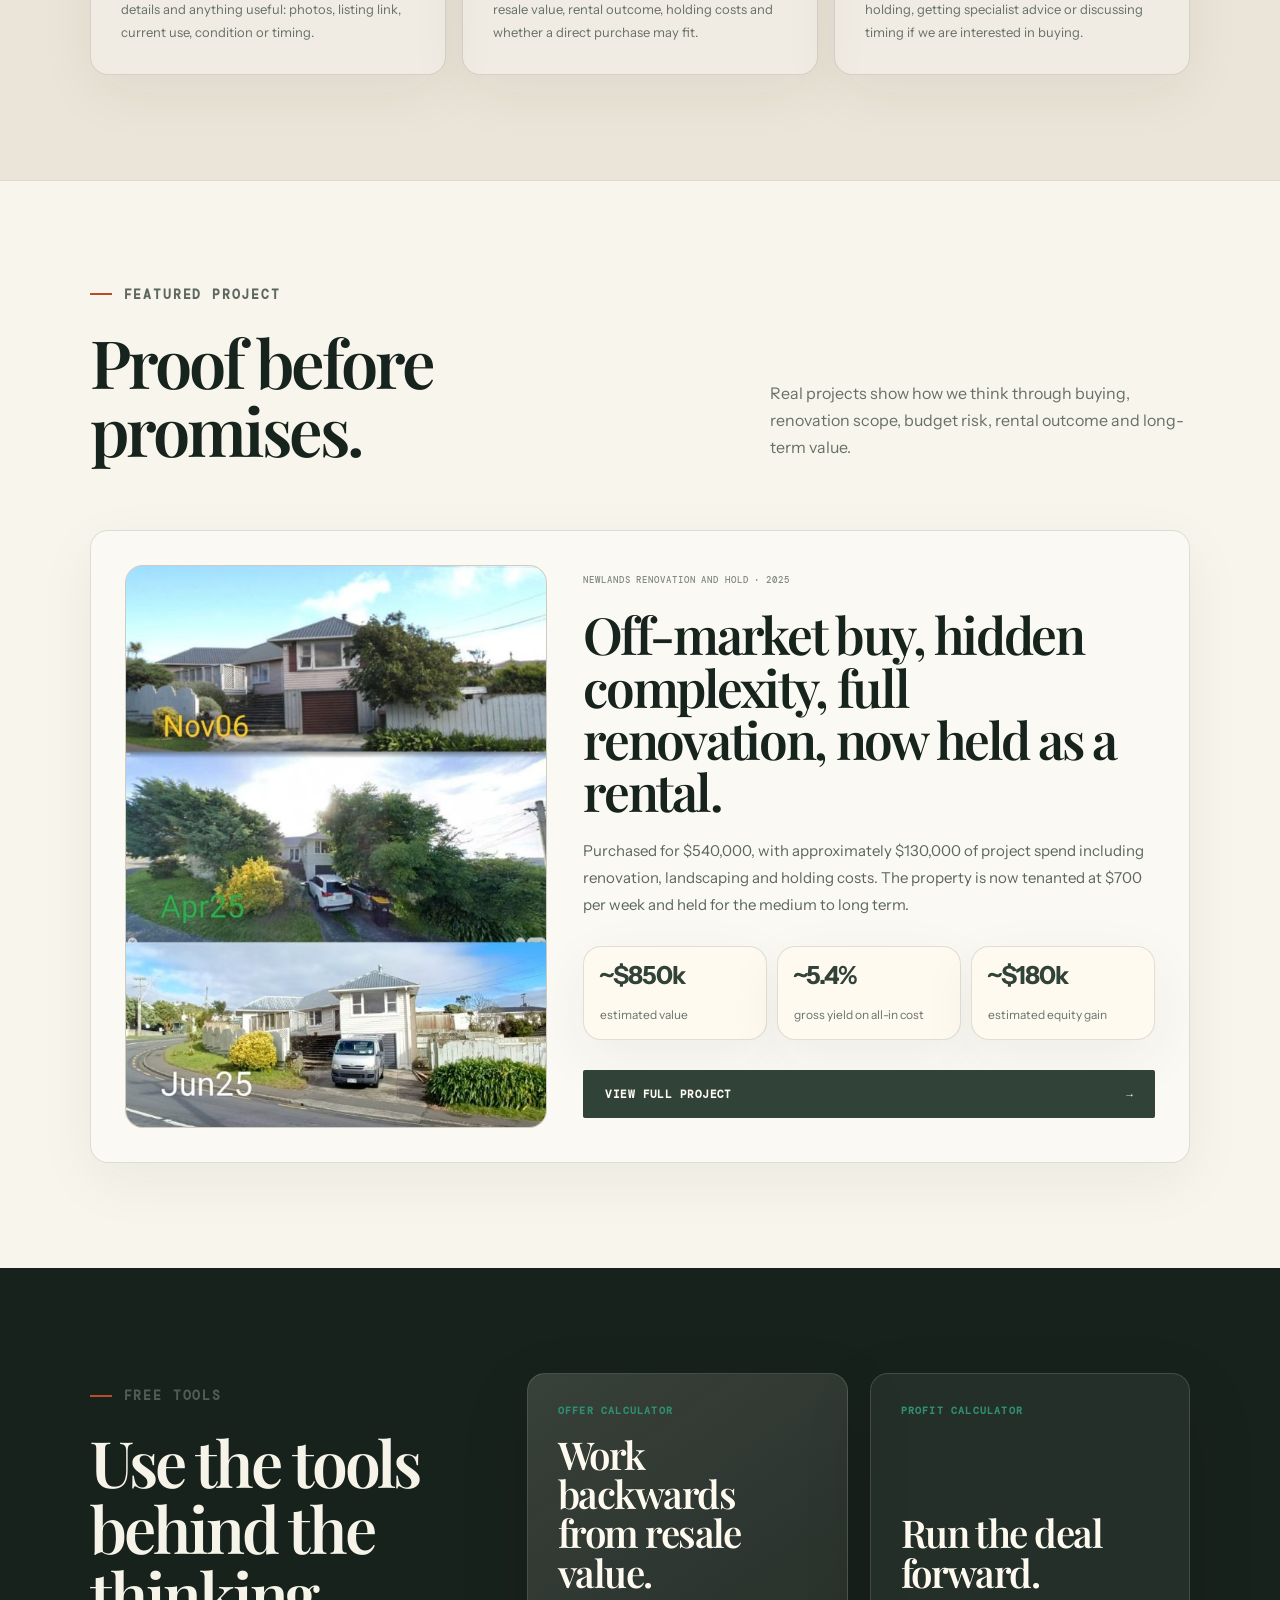
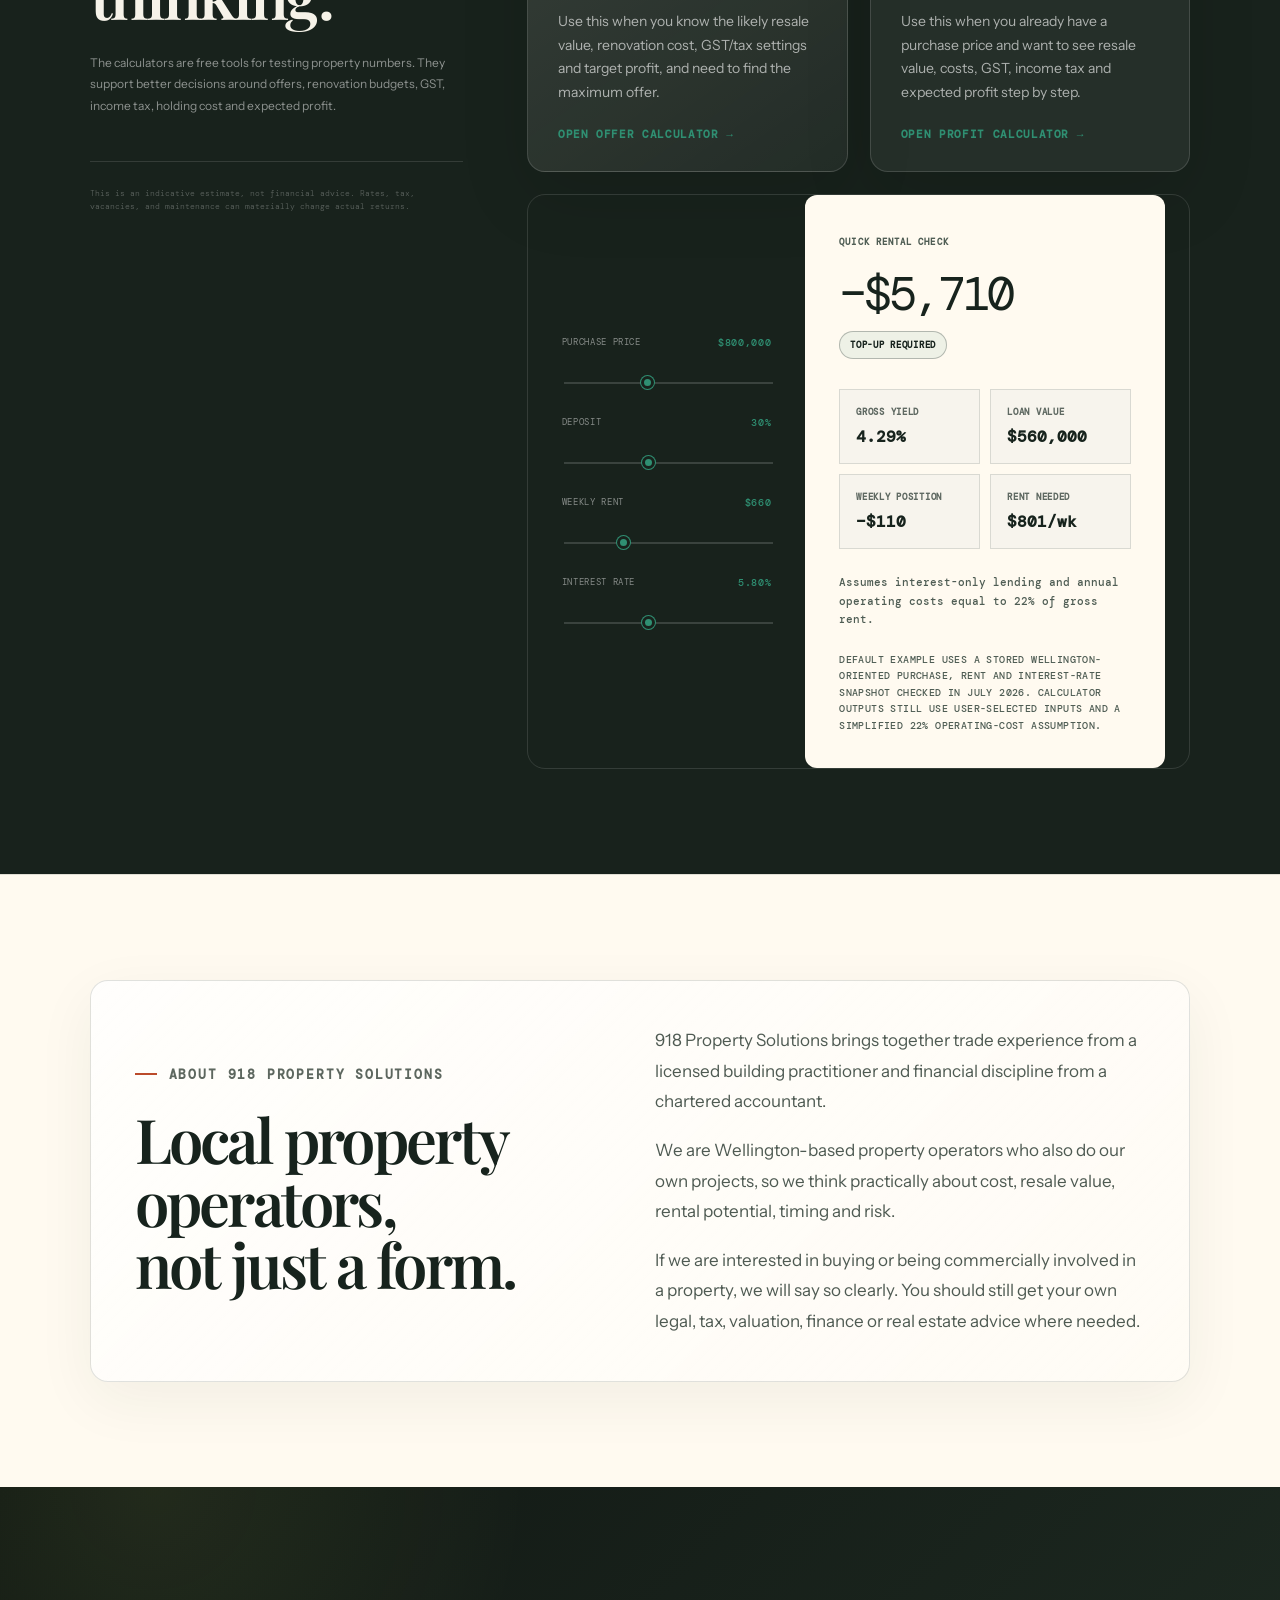
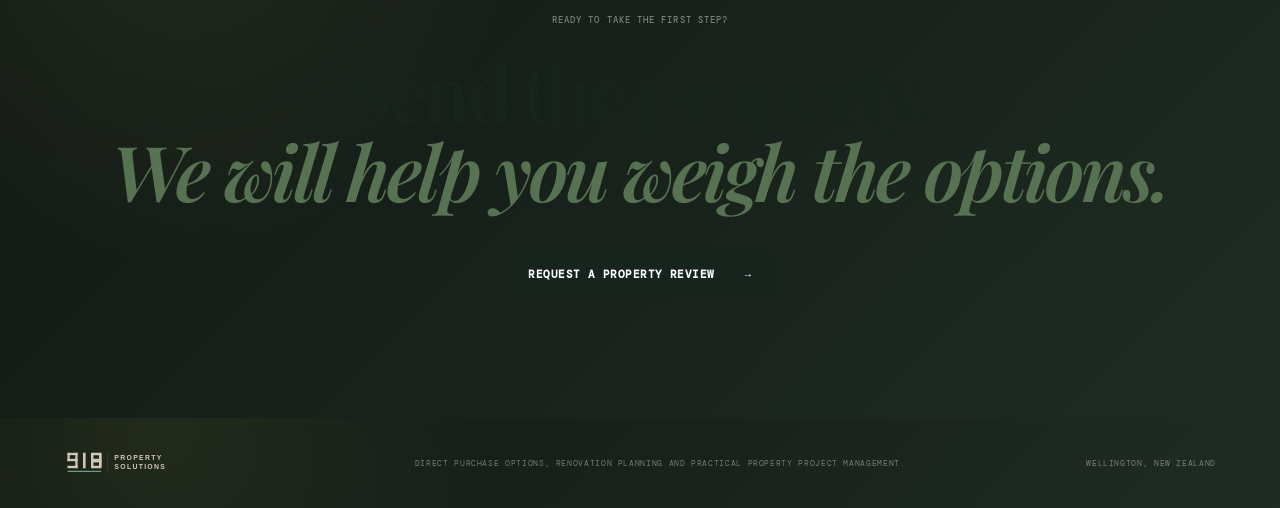
==== commit a21a5087: "Link cash sale path to sell page" ====
--- a/index.html
+++ b/index.html
@@ -56,7 +56,7 @@
         <h1>Need to sell a property<br>that's hard to<br><em>deal with?</em></h1>
         <p>We review Wellington properties as-is and help you decide whether a direct cash sale, renovation plan, rental strategy or hold option makes the most practical sense.</p>
         <div class="hero-actions">
-          <a class="button button-primary" href="contact.html#property-form">Request a property review <span>&rarr;</span></a>
+          <a class="button button-primary" href="sell.html">Request a property review <span>&rarr;</span></a>
           <a class="text-link" href="#how-it-works">See how it works <span>&rarr;</span></a>
         </div>
         <div class="hero-meta">
@@ -87,7 +87,7 @@
         <span>Start here</span>
         <strong>Choose the path that fits your property.</strong>
       </div>
-      <a href="#cash-offer">
+      <a href="sell.html">
         <span>Sell</span>
         <strong>Explore selling as-is</strong>
       </a>
@@ -115,7 +115,7 @@
           <span>Cash sale</span>
           <h3>Sell as-is where suitable</h3>
           <p>If the property fits what we buy, we may consider a direct cash purchase after reviewing condition, timing, title and commercial feasibility.</p>
-          <a href="#cash-offer">Explore a direct sale</a>
+          <a href="sell.html">Explore a direct sale</a>
         </article>
         <article class="service-card">
           <span>Renovation</span>
@@ -139,8 +139,8 @@
         <p>If you want a simpler sale, we may consider buying suitable Wellington properties directly for cash. This can suit owners who want privacy, certainty, flexible timing or a way around repairs they do not want to take on.</p>
         <small class="source-note">Any direct purchase interest would depend on property condition, location, title, due diligence, settlement timing and commercial feasibility. No obligation and no guarantee of purchase.</small>
         <div class="cash-offer-actions">
-          <a class="button button-primary" href="contact.html#property-form">Request a property review <span>&rarr;</span></a>
-          <a class="text-link dark-link" href="contact.html#property-form">Contact 918 Property Solutions <span>&rarr;</span></a>
+          <a class="button button-primary" href="sell.html">Use the quick sell form <span>&rarr;</span></a>
+          <a class="text-link dark-link" href="contact.html#property-form">Ask a broader question <span>&rarr;</span></a>
         </div>
       </div>
       <aside class="cash-offer-card">
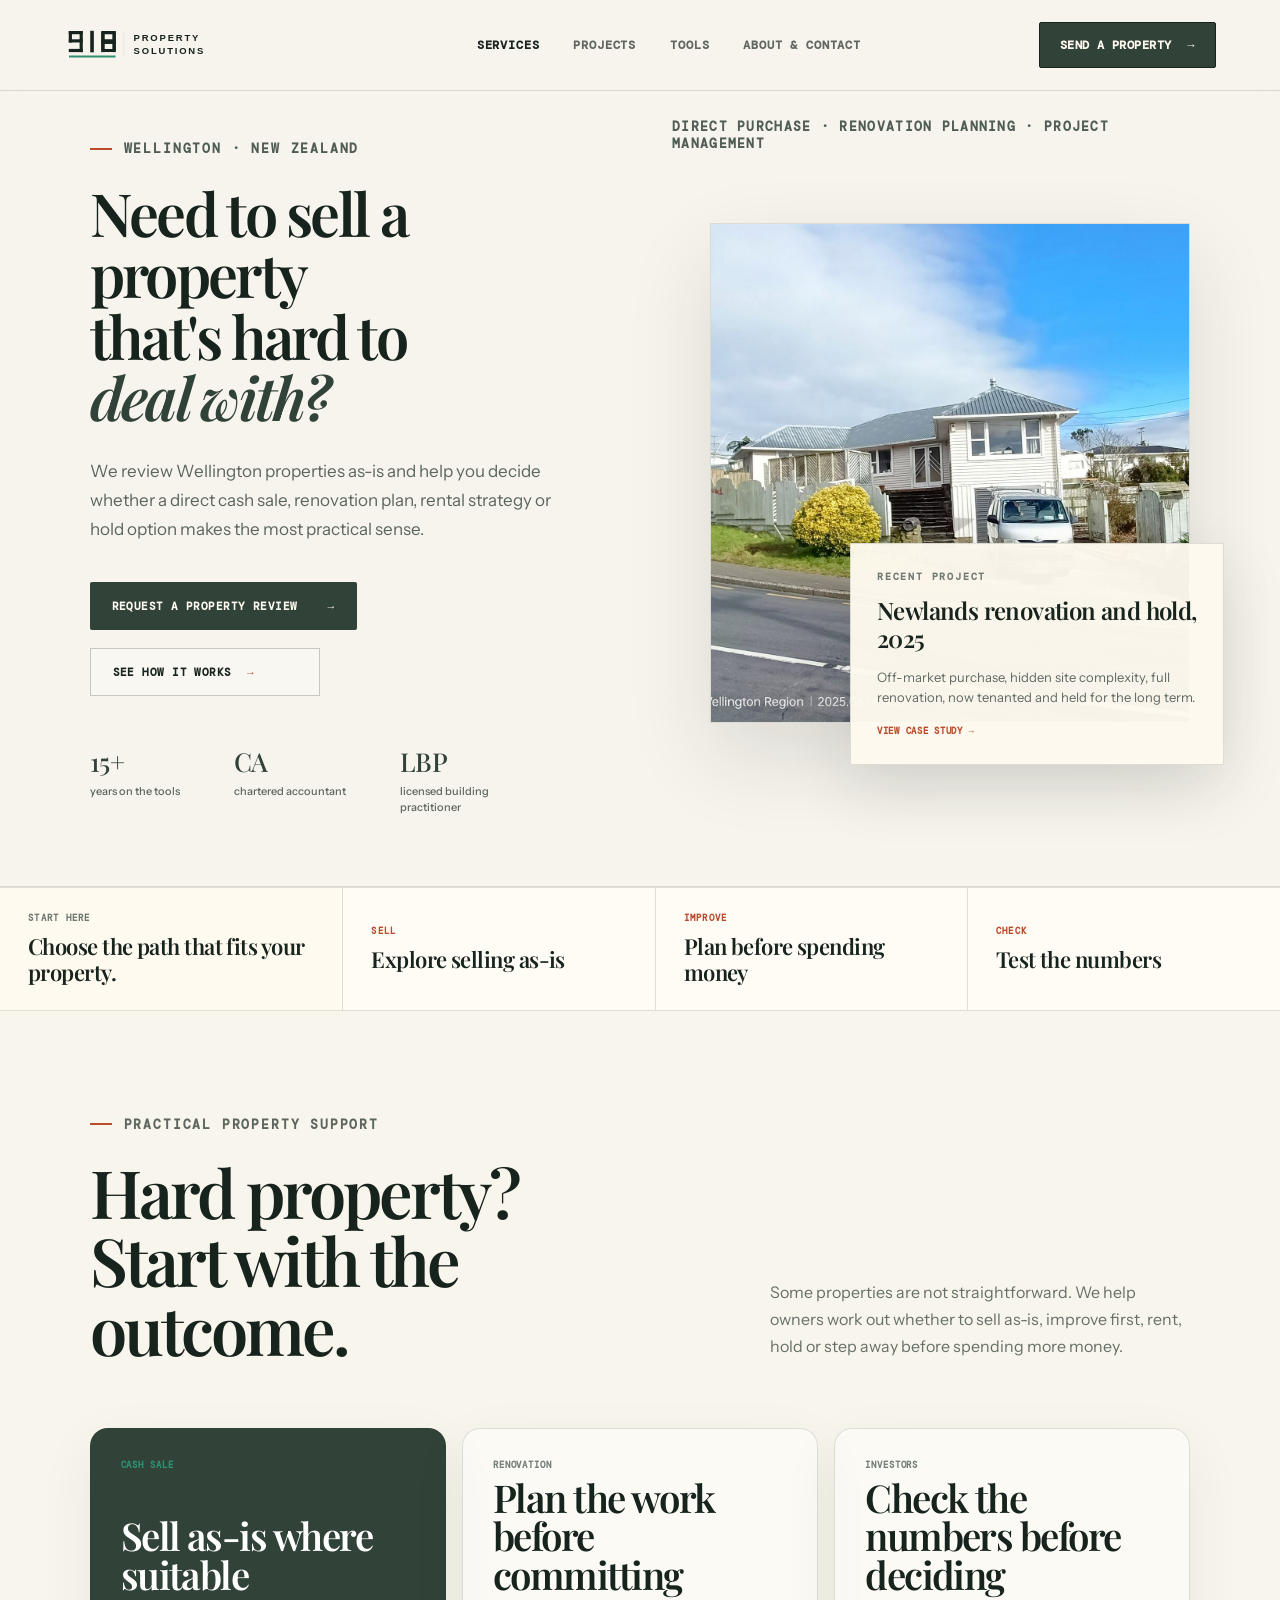
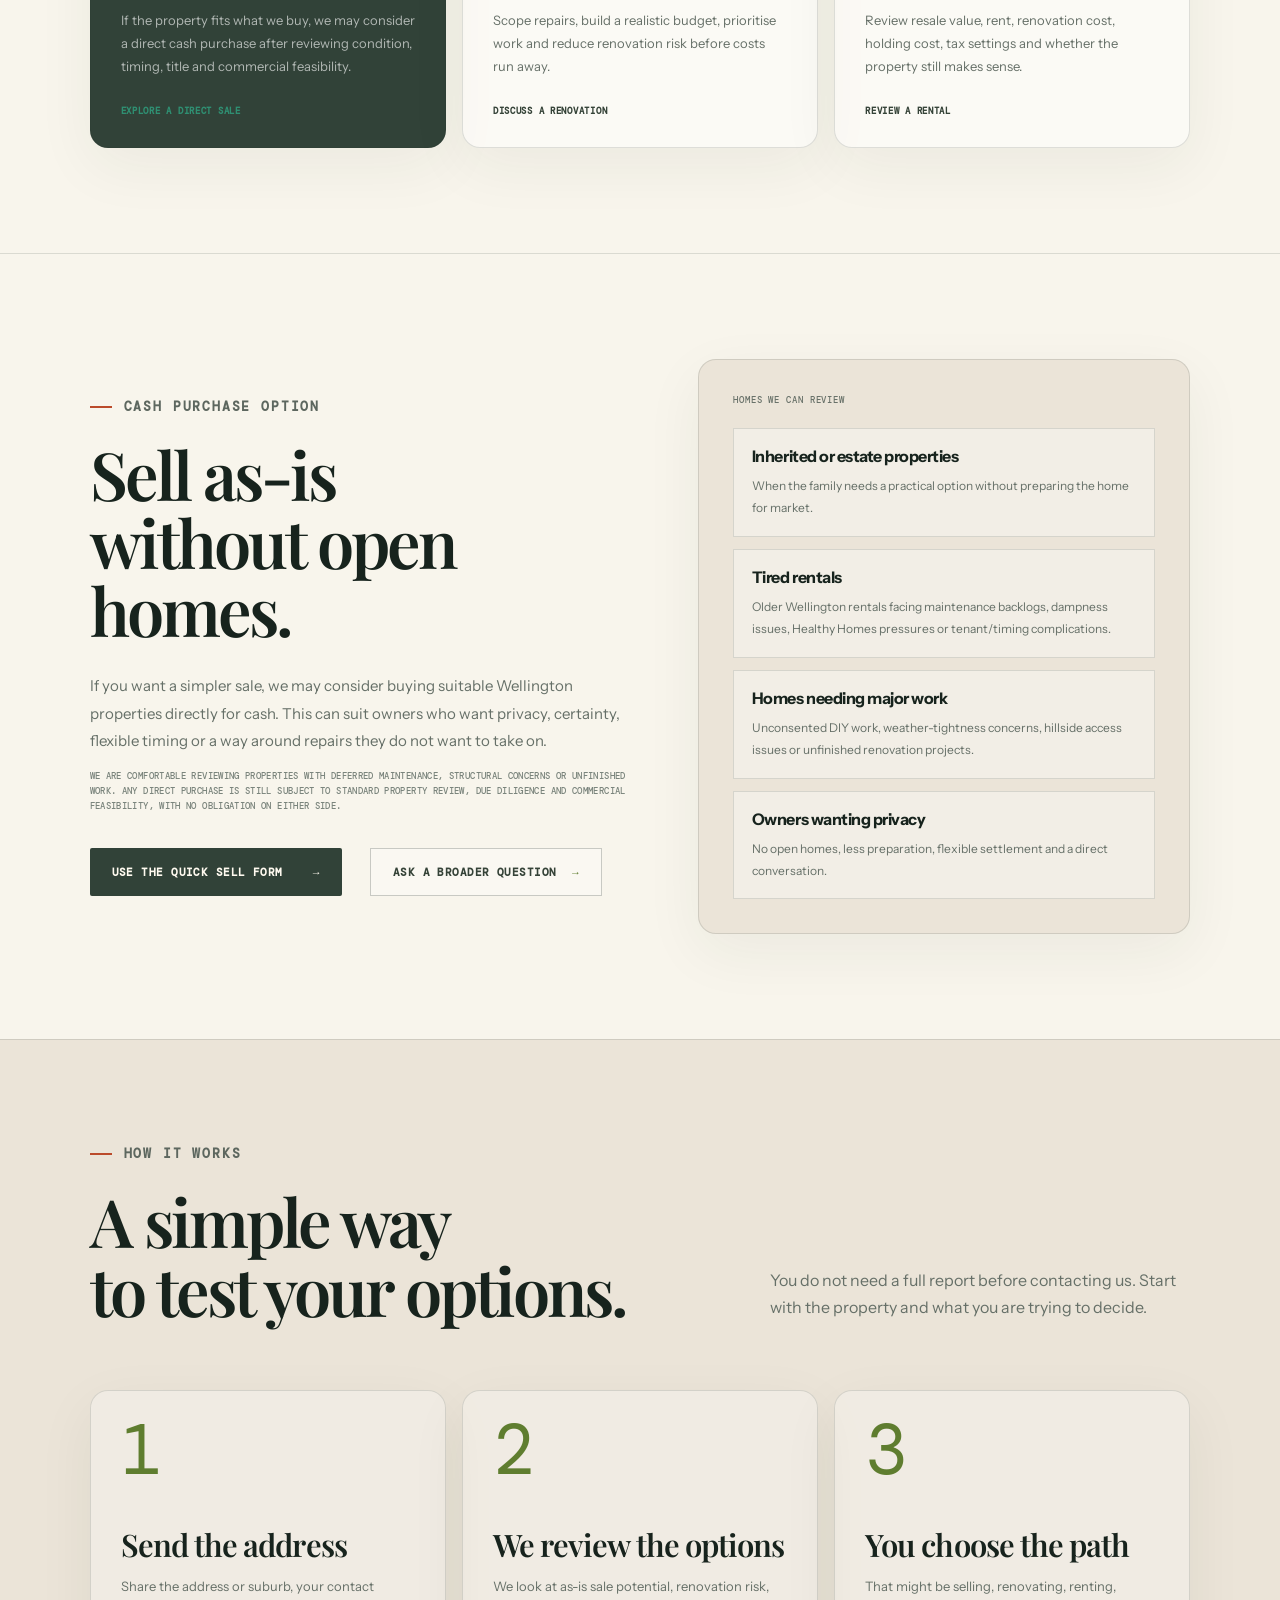
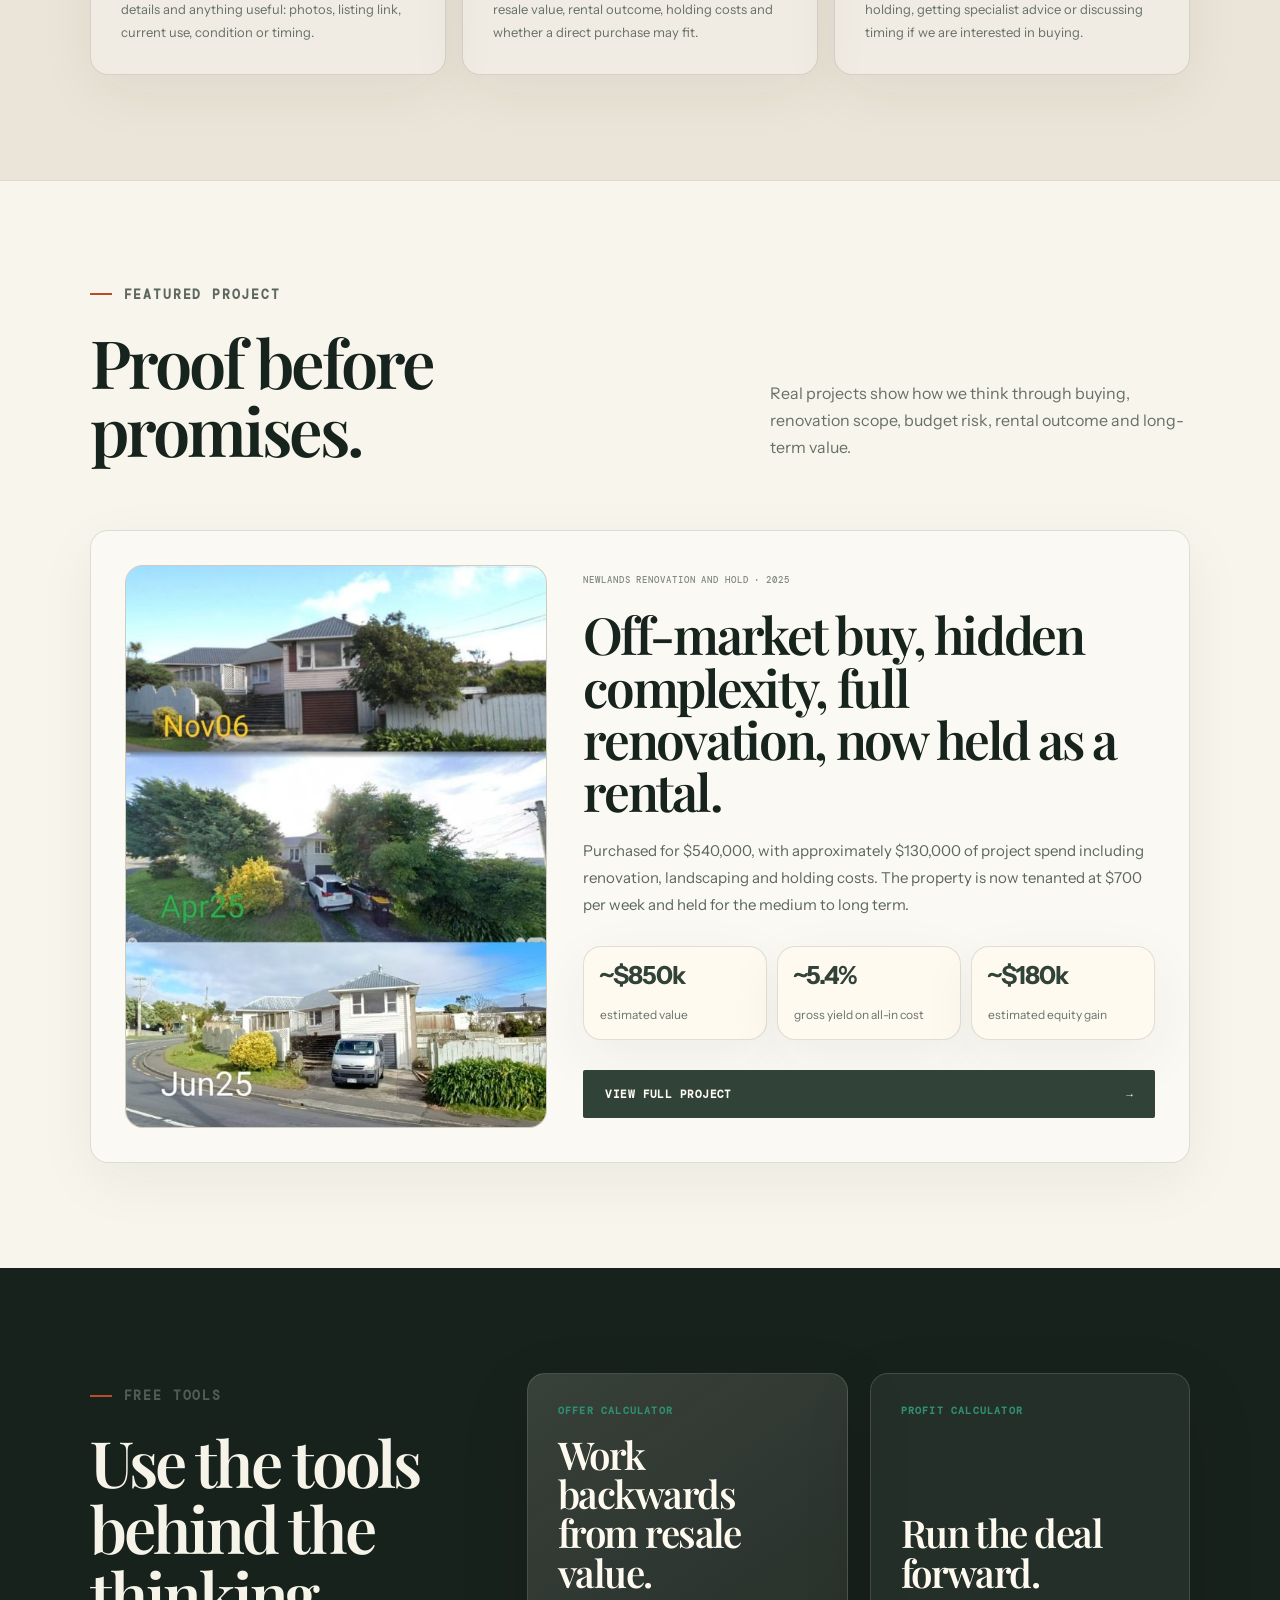
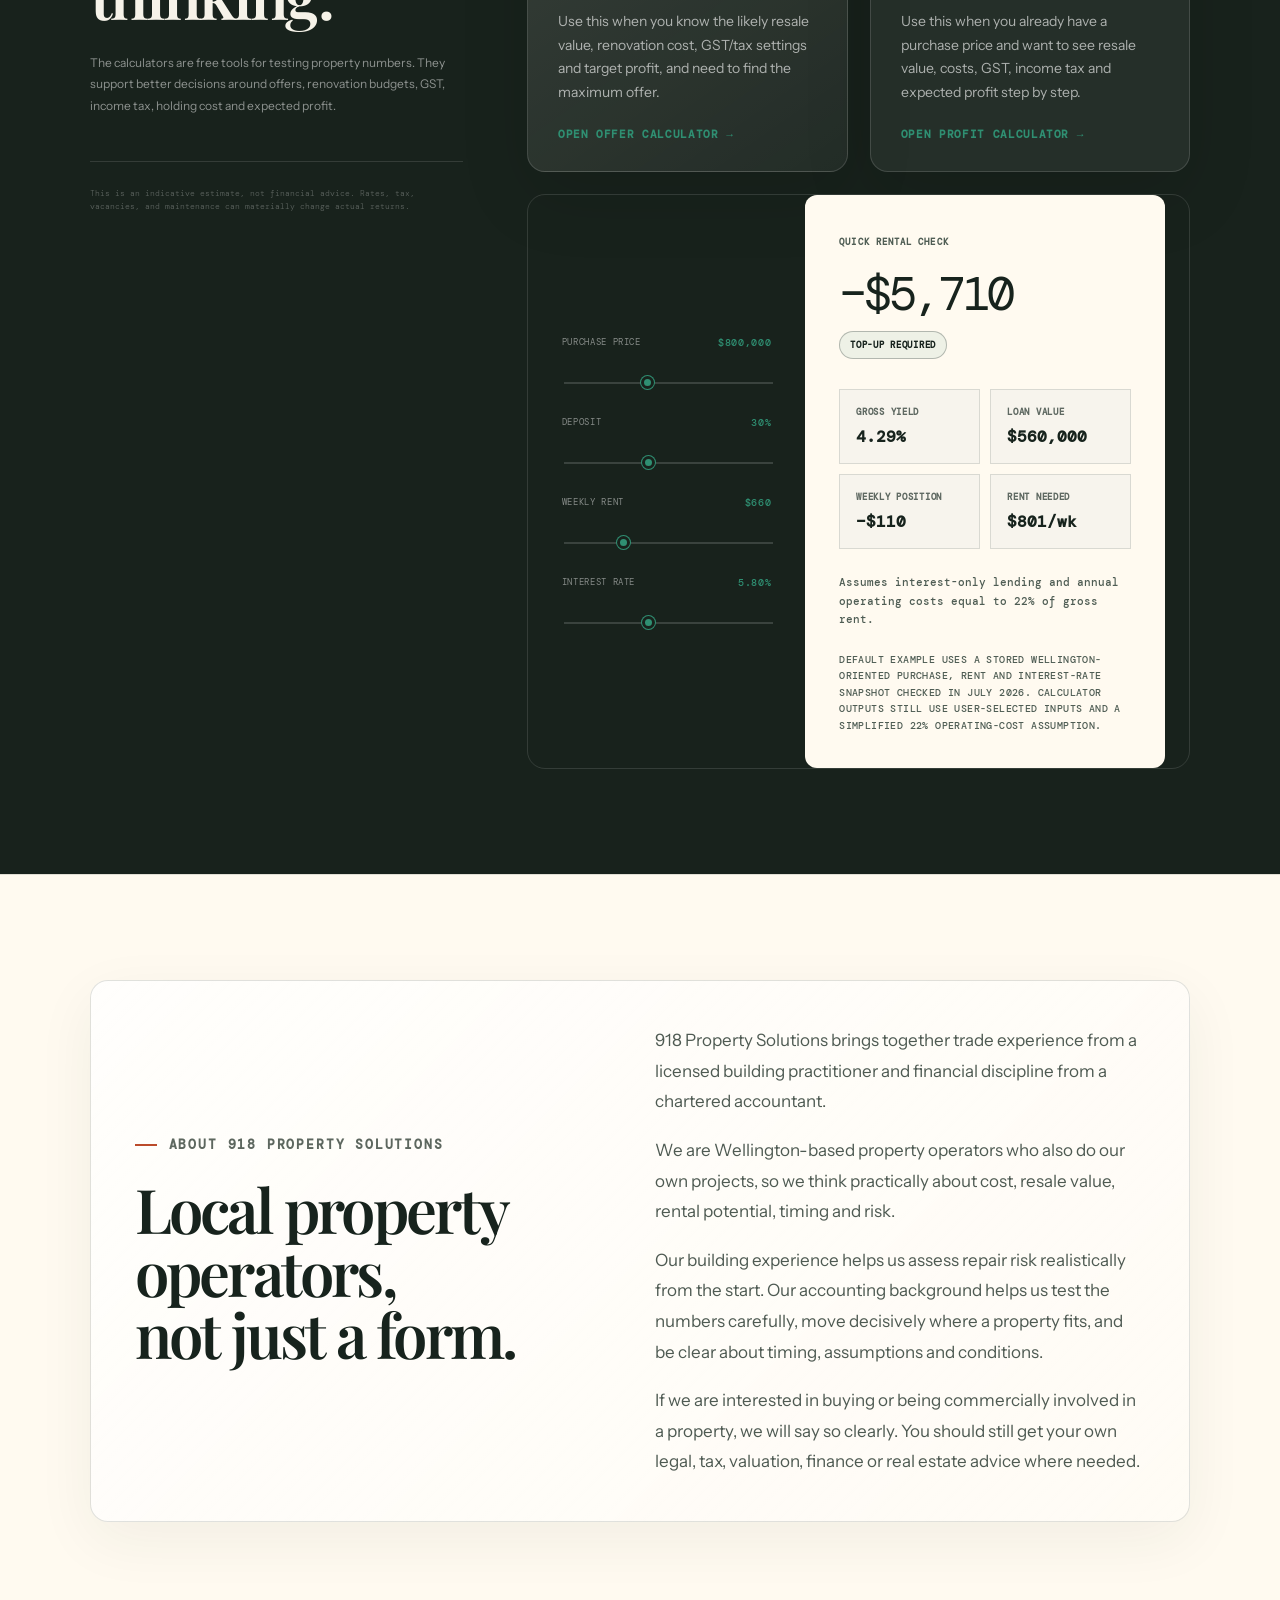
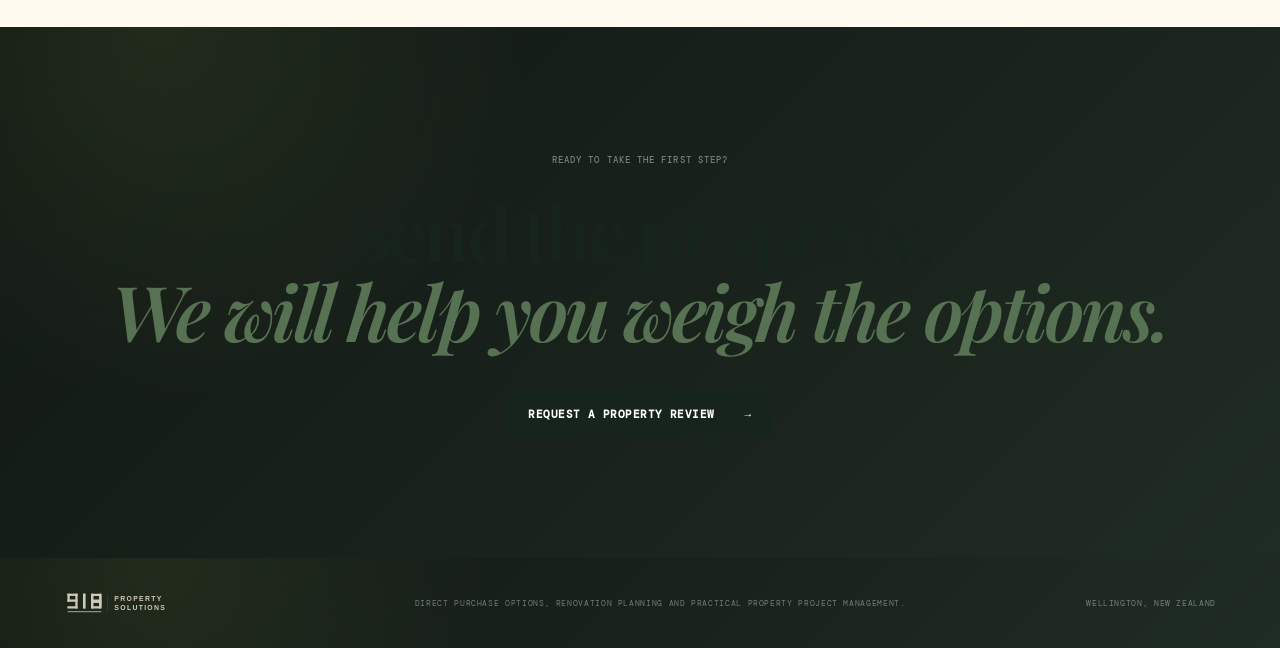
==== commit afa02aae: "Polish homepage positioning copy" ====
--- a/index.html
+++ b/index.html
@@ -137,7 +137,7 @@
         <div class="eyebrow eyebrow-dark"><span></span> Cash purchase option</div>
         <h2>Sell as-is<br>without open homes.</h2>
         <p>If you want a simpler sale, we may consider buying suitable Wellington properties directly for cash. This can suit owners who want privacy, certainty, flexible timing or a way around repairs they do not want to take on.</p>
-        <small class="source-note">Any direct purchase interest would depend on property condition, location, title, due diligence, settlement timing and commercial feasibility. No obligation and no guarantee of purchase.</small>
+        <small class="source-note">We are comfortable reviewing properties with deferred maintenance, structural concerns or unfinished work. Any direct purchase is still subject to standard property review, due diligence and commercial feasibility, with no obligation on either side.</small>
         <div class="cash-offer-actions">
           <a class="button button-primary" href="sell.html">Use the quick sell form <span>&rarr;</span></a>
           <a class="text-link dark-link" href="contact.html#property-form">Ask a broader question <span>&rarr;</span></a>
@@ -147,8 +147,8 @@
         <span class="source-label">Homes we can review</span>
         <div class="cash-offer-list">
           <div><strong>Inherited or estate properties</strong><span>When the family needs a practical option without preparing the home for market.</span></div>
-          <div><strong>Tired rentals</strong><span>Older rental properties, Healthy Homes concerns, long maintenance lists or difficult tenant timing.</span></div>
-          <div><strong>Homes needing major work</strong><span>Repairs, consent questions, awkward layouts, weather-tightness concerns or unfinished projects.</span></div>
+          <div><strong>Tired rentals</strong><span>Older Wellington rentals facing maintenance backlogs, dampness issues, Healthy Homes pressures or tenant/timing complications.</span></div>
+          <div><strong>Homes needing major work</strong><span>Unconsented DIY work, weather-tightness concerns, hillside access issues or unfinished renovation projects.</span></div>
           <div><strong>Owners wanting privacy</strong><span>No open homes, less preparation, flexible settlement and a direct conversation.</span></div>
         </div>
       </aside>
@@ -279,6 +279,7 @@
         <div class="about-copy">
           <p>918 Property Solutions brings together trade experience from a licensed building practitioner and financial discipline from a chartered accountant.</p>
           <p>We are Wellington-based property operators who also do our own projects, so we think practically about cost, resale value, rental potential, timing and risk.</p>
+          <p>Our building experience helps us assess repair risk realistically from the start. Our accounting background helps us test the numbers carefully, move decisively where a property fits, and be clear about timing, assumptions and conditions.</p>
           <p>If we are interested in buying or being commercially involved in a property, we will say so clearly. You should still get your own legal, tax, valuation, finance or real estate advice where needed.</p>
         </div>
       </div>
